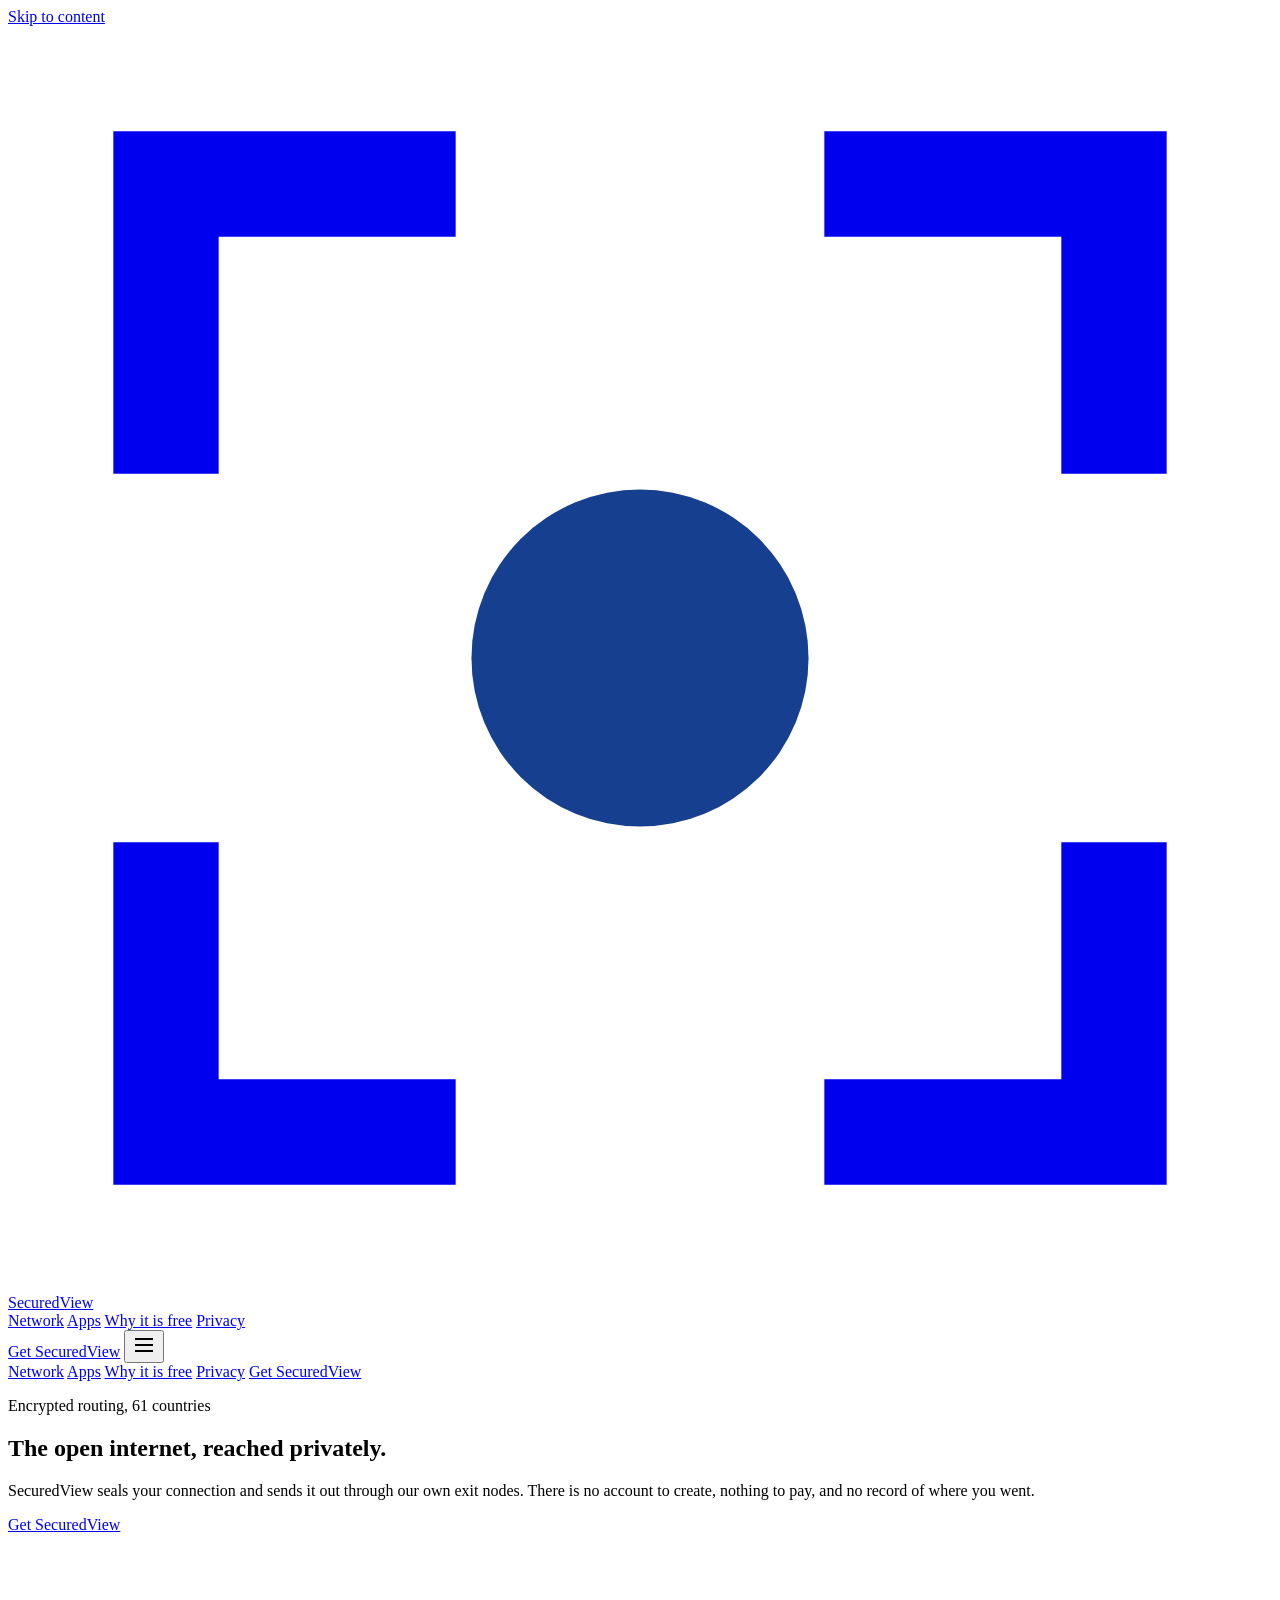
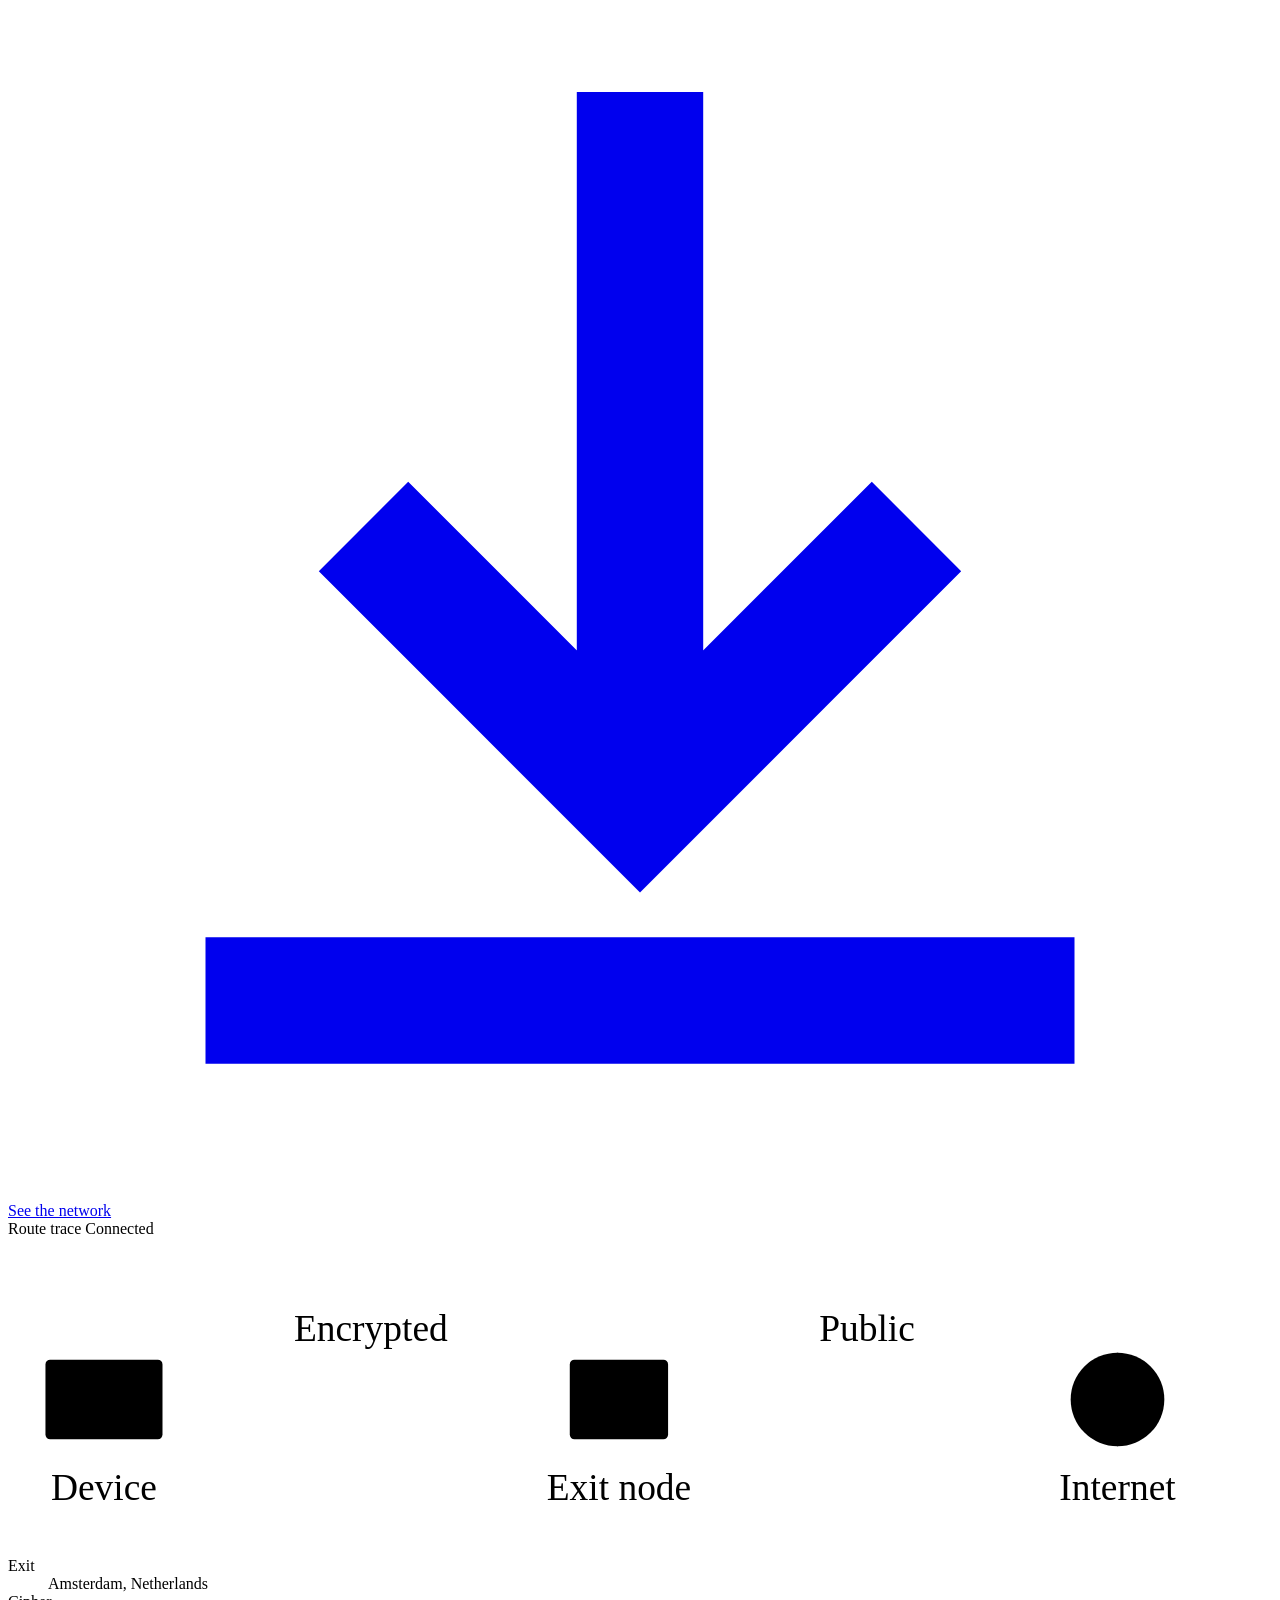
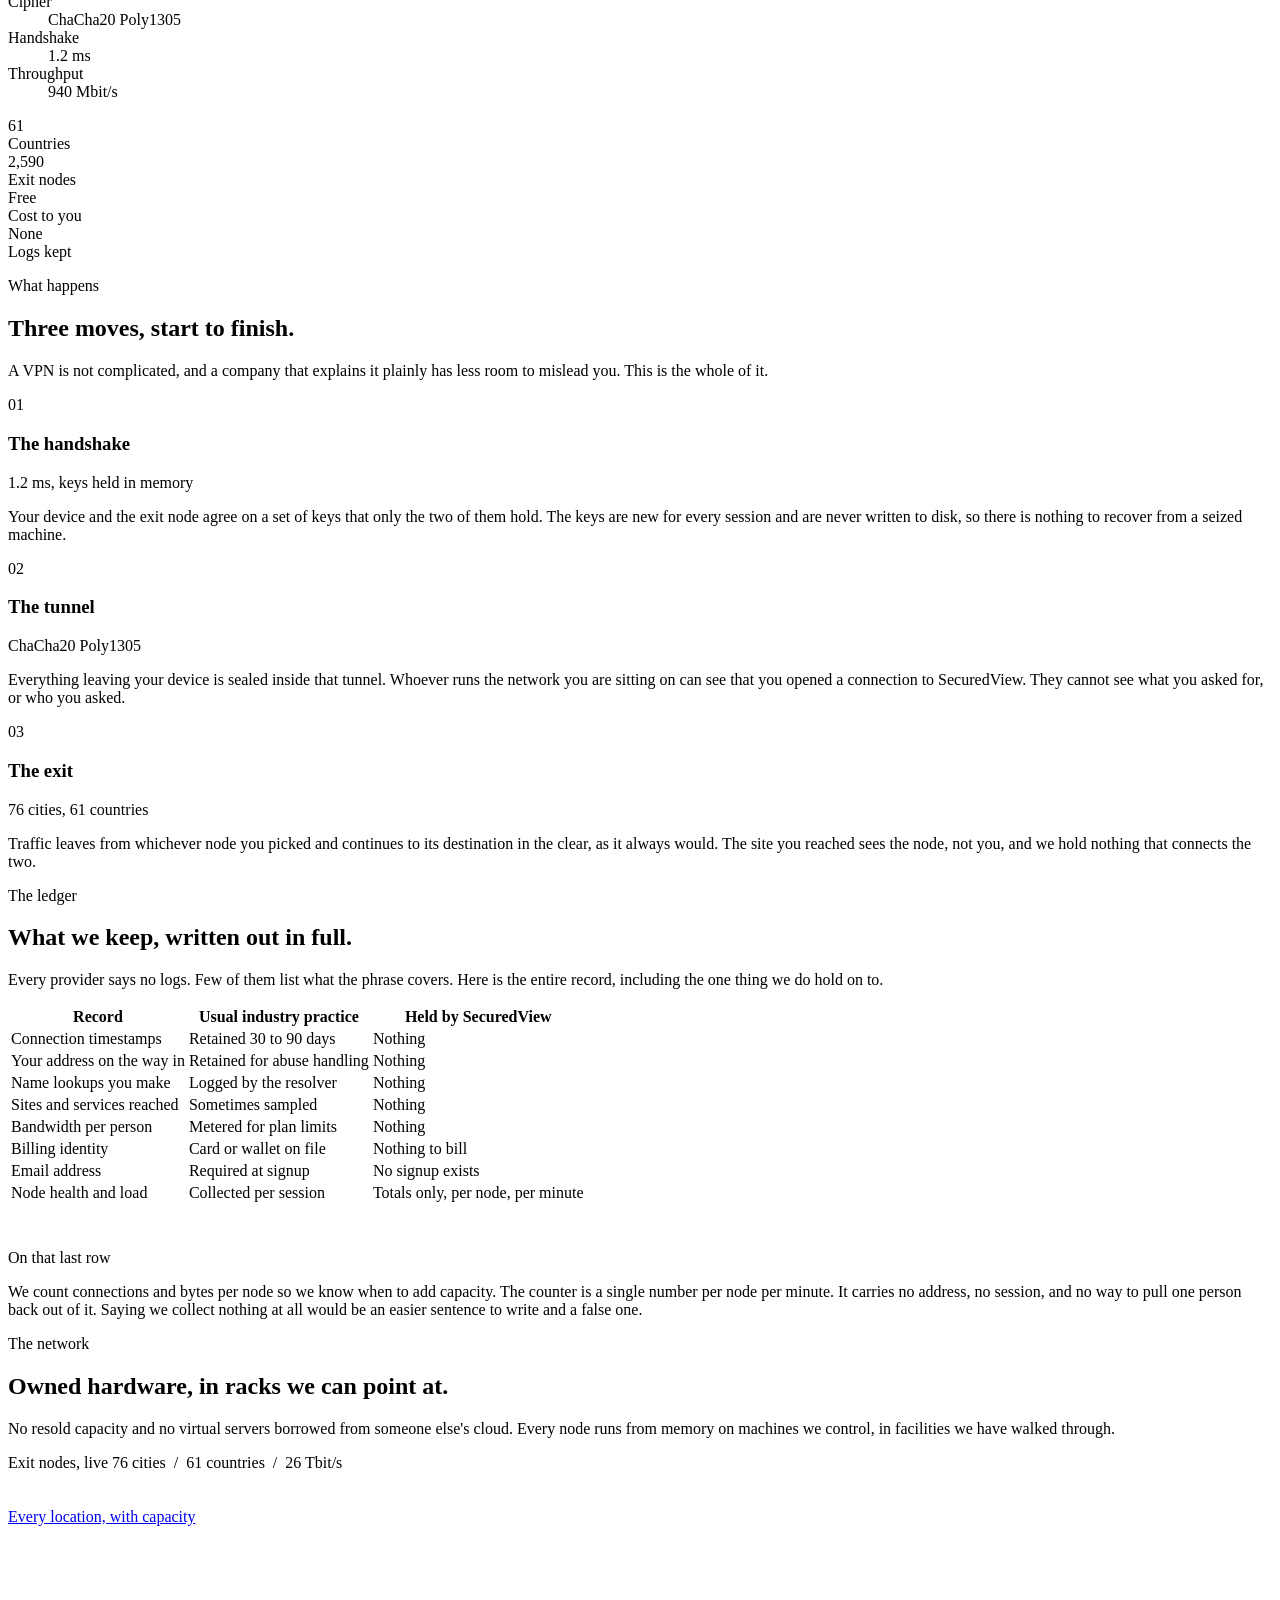
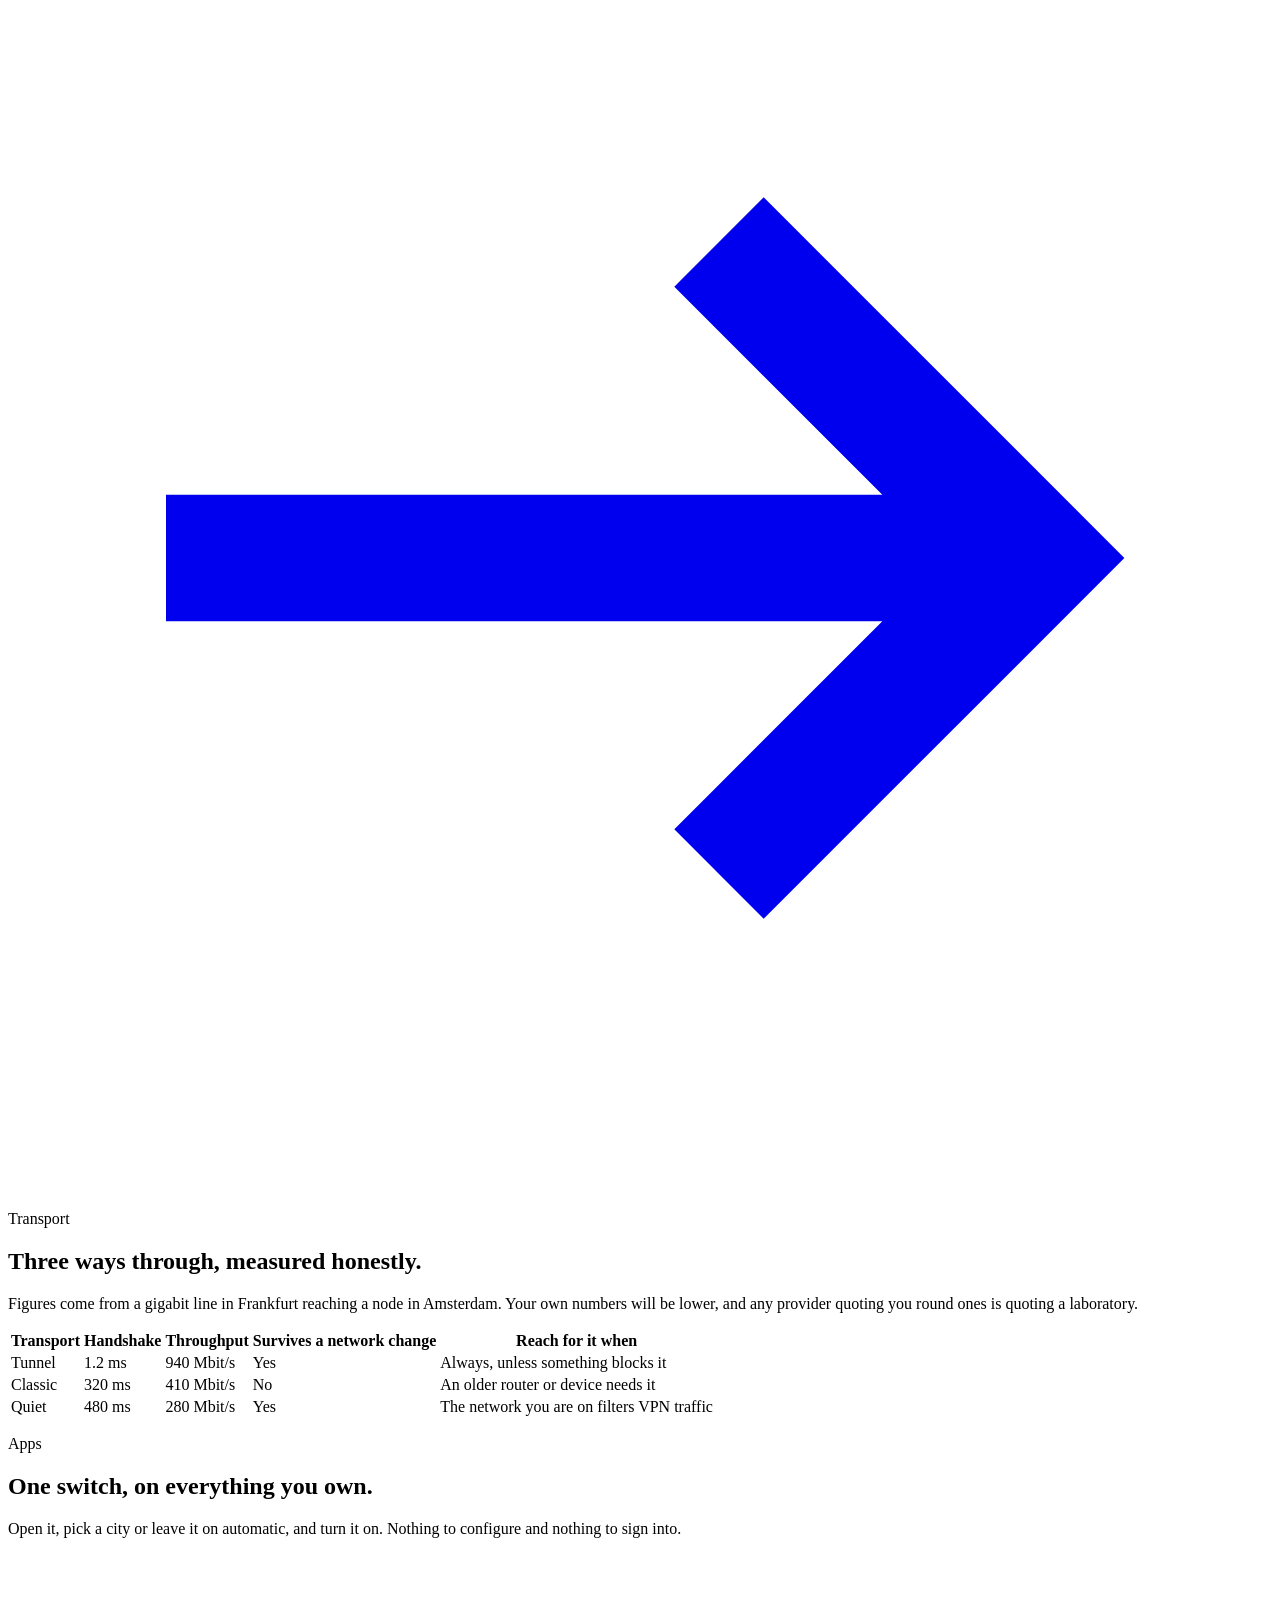
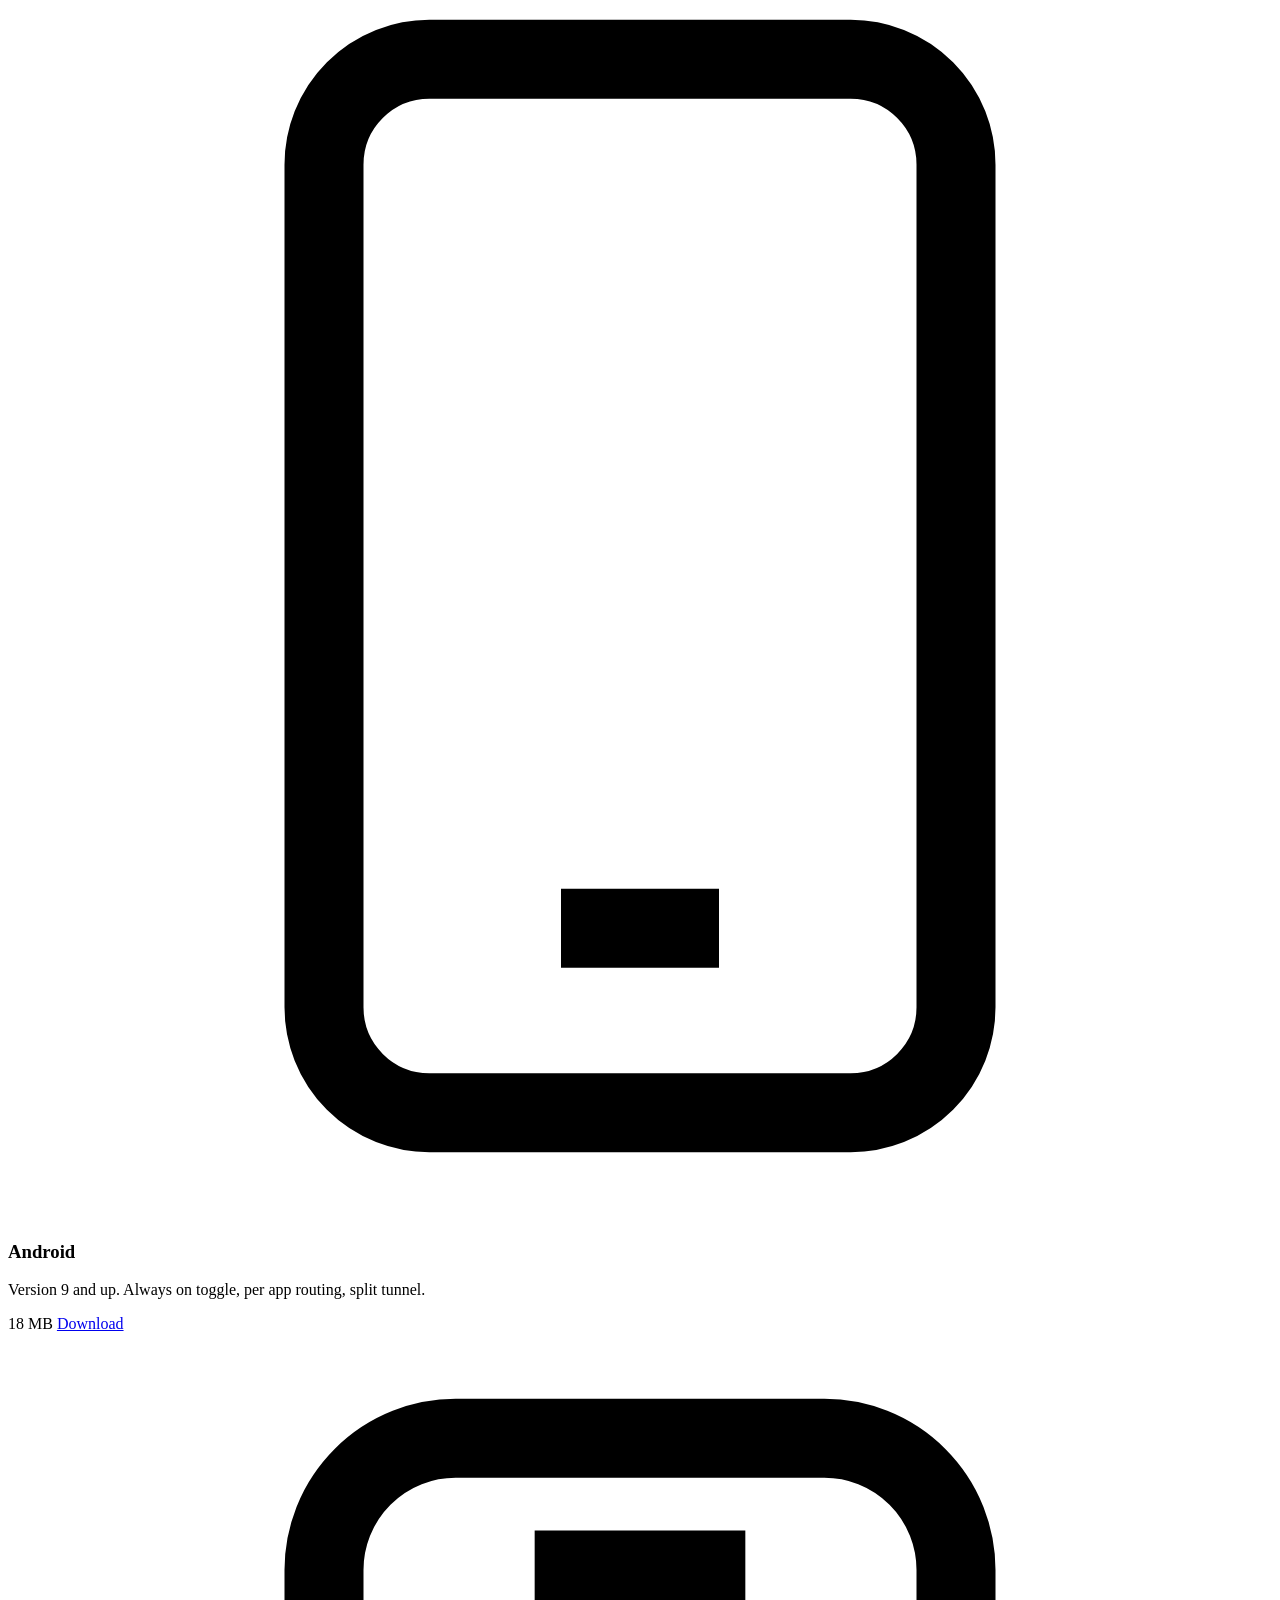
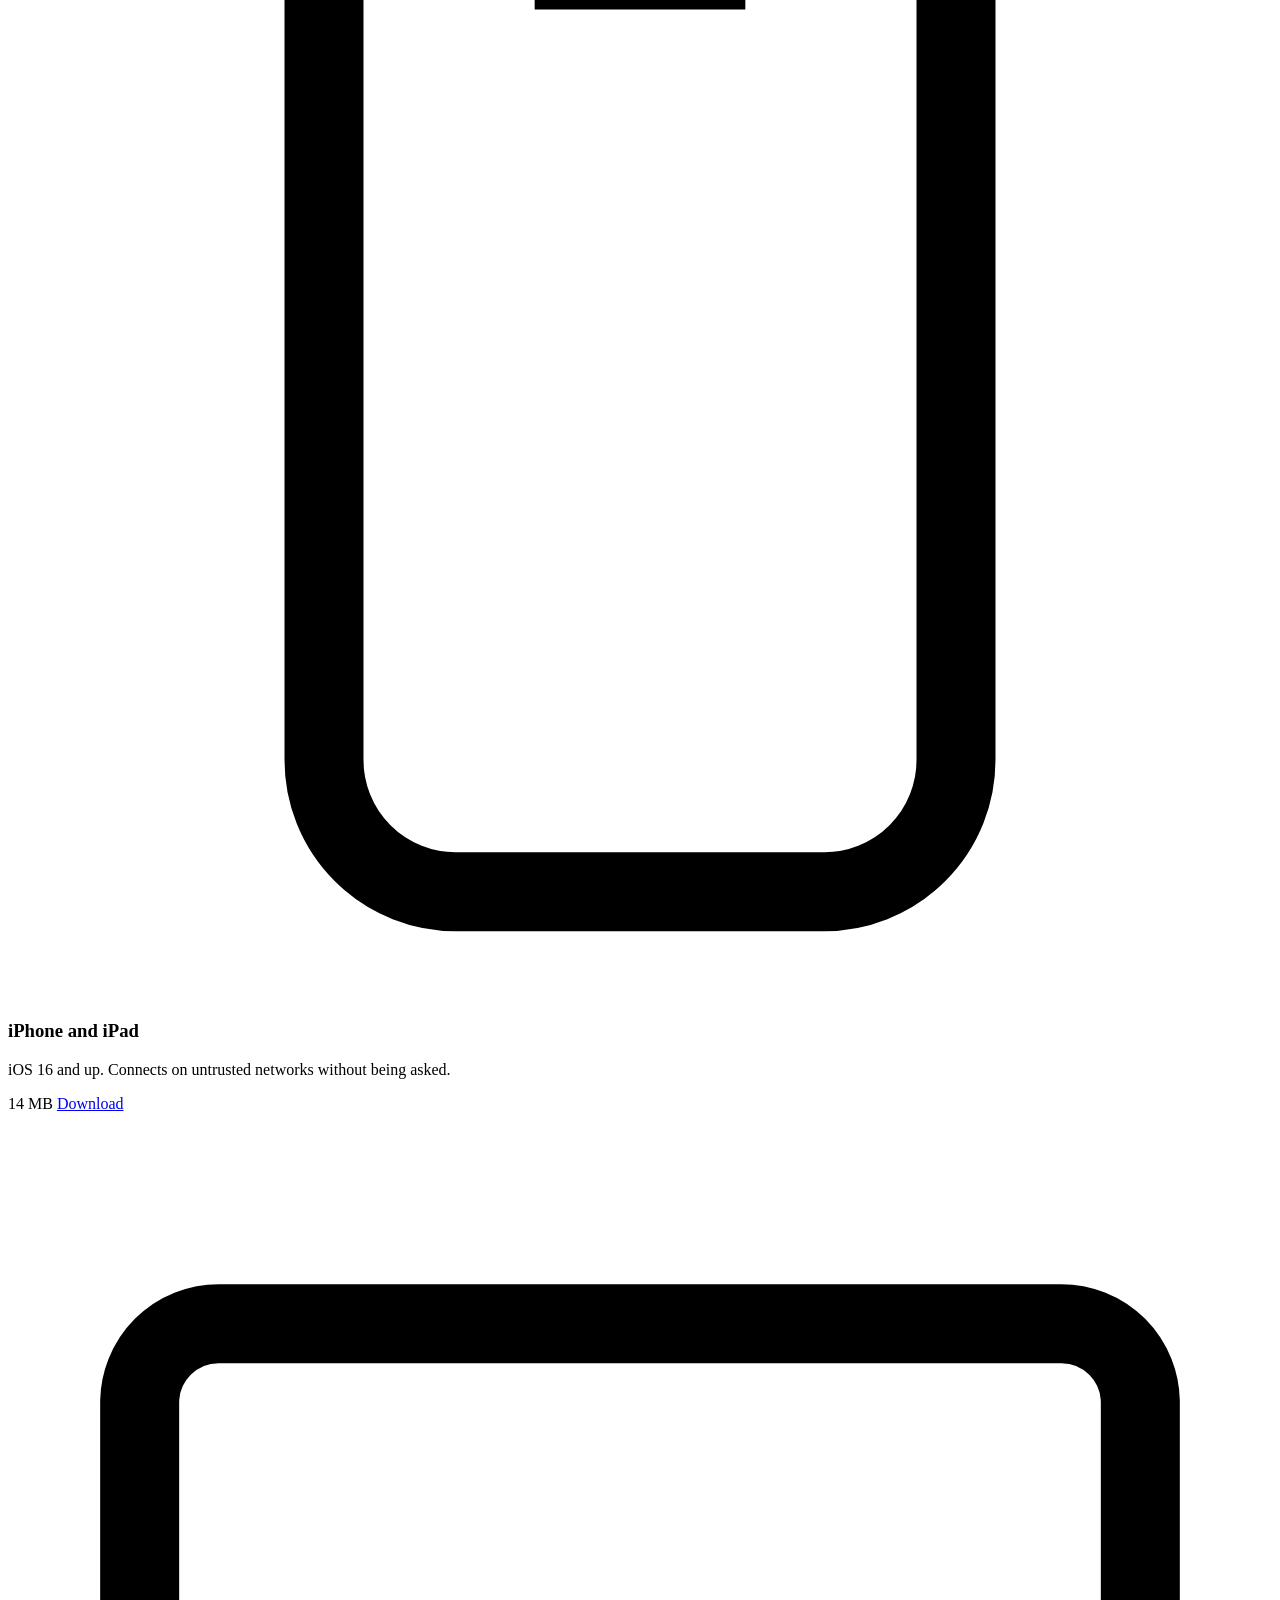
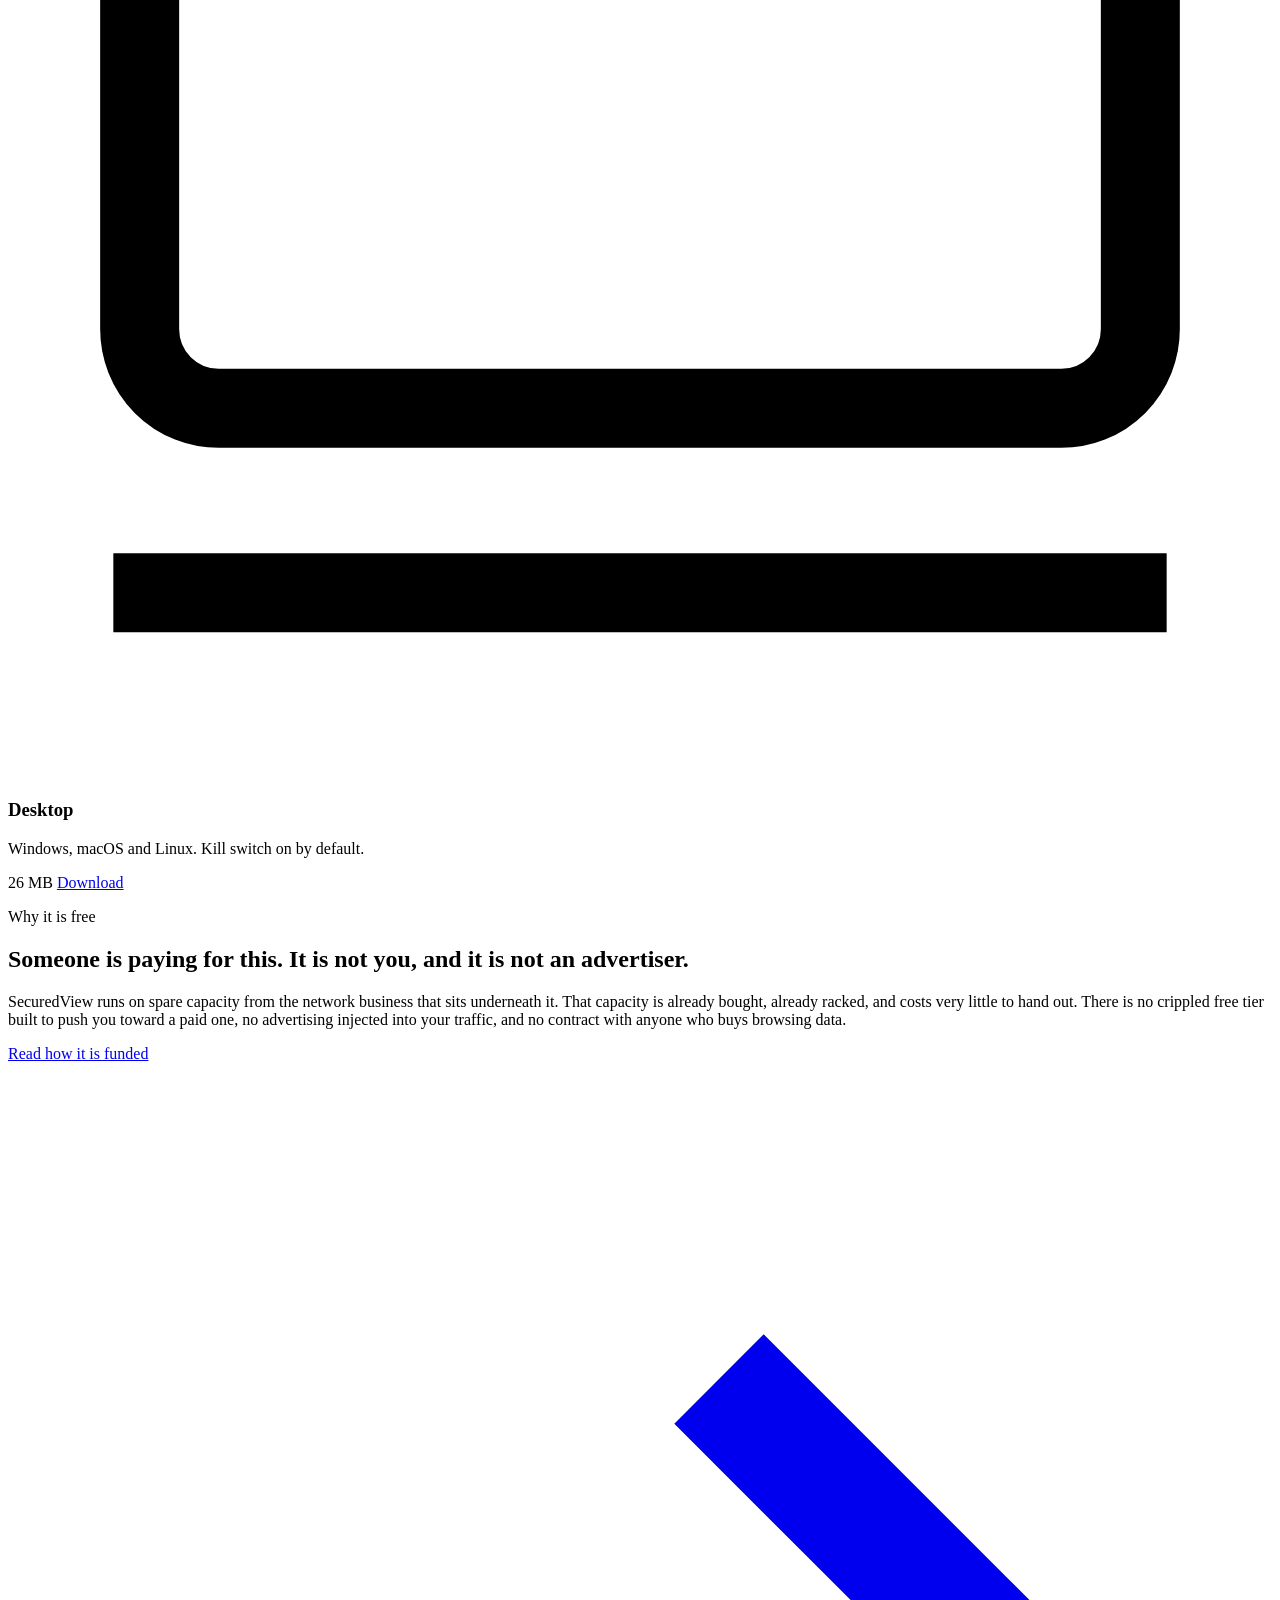
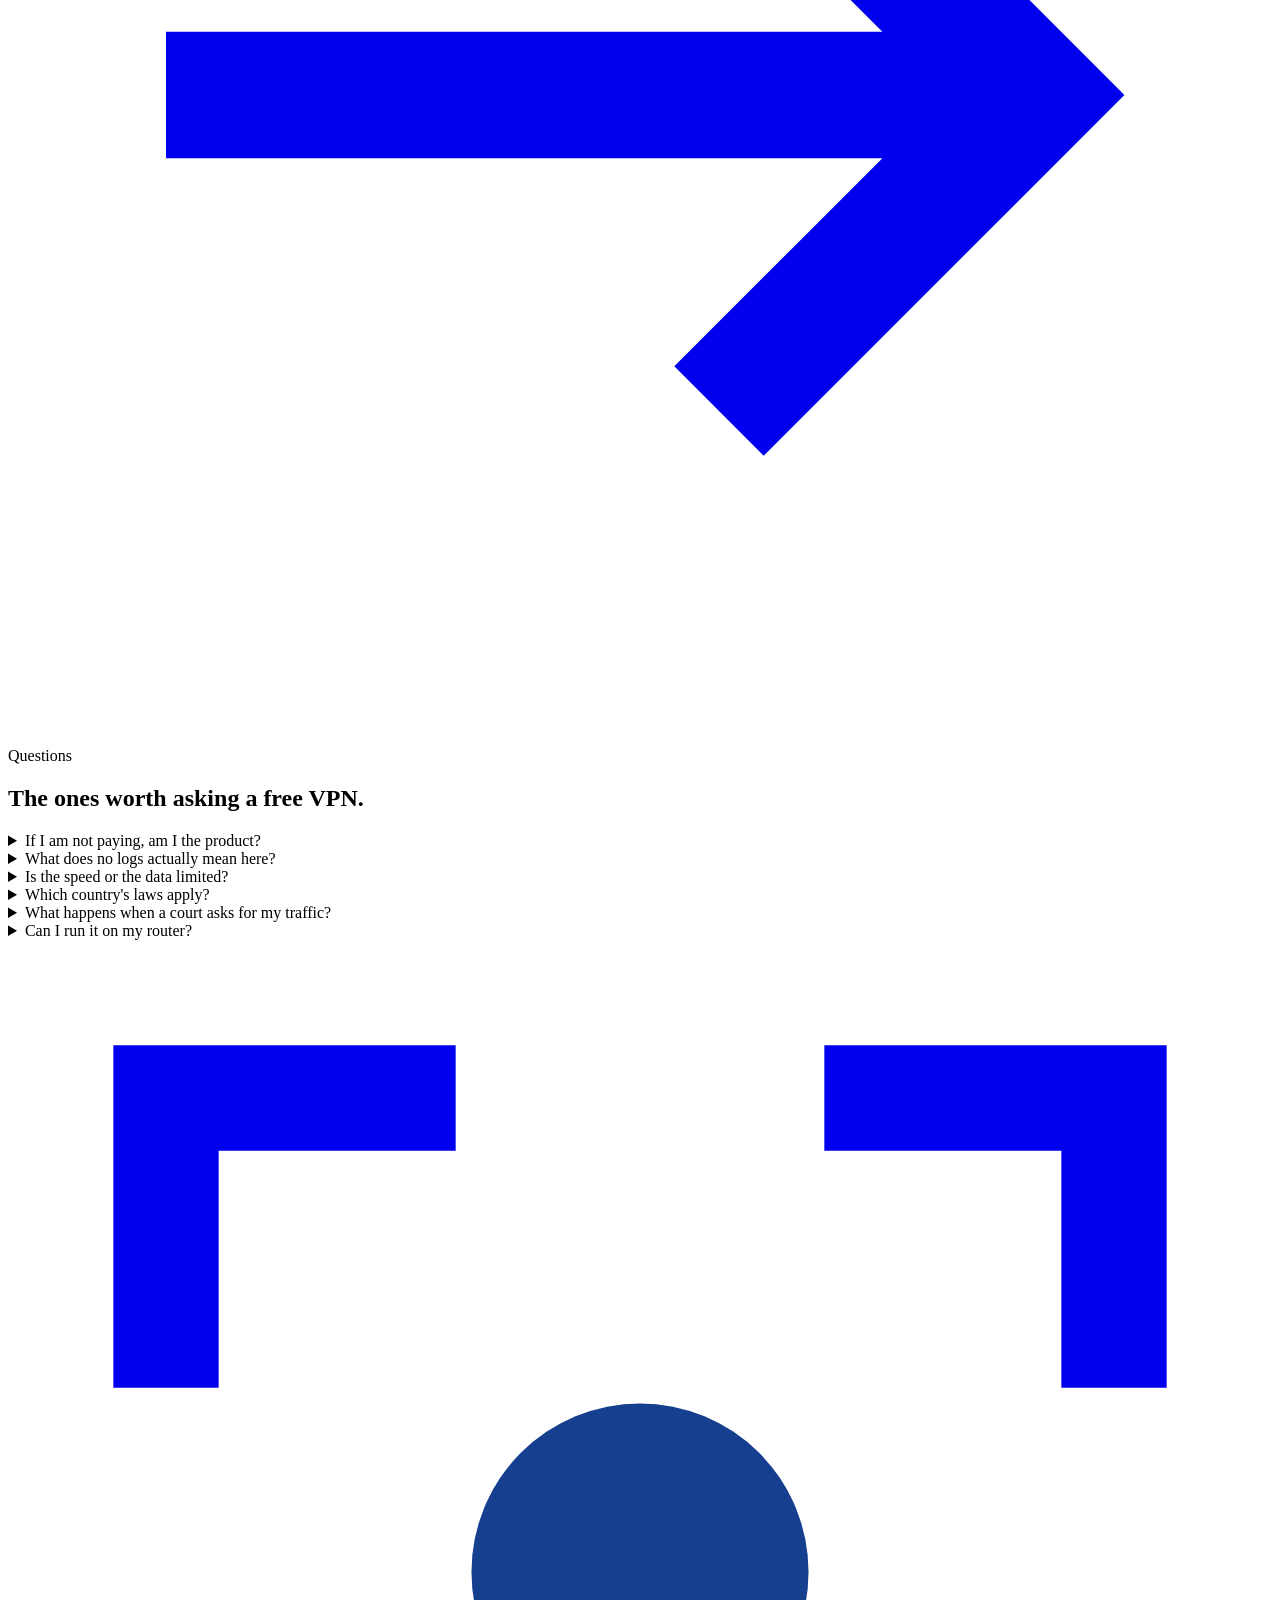
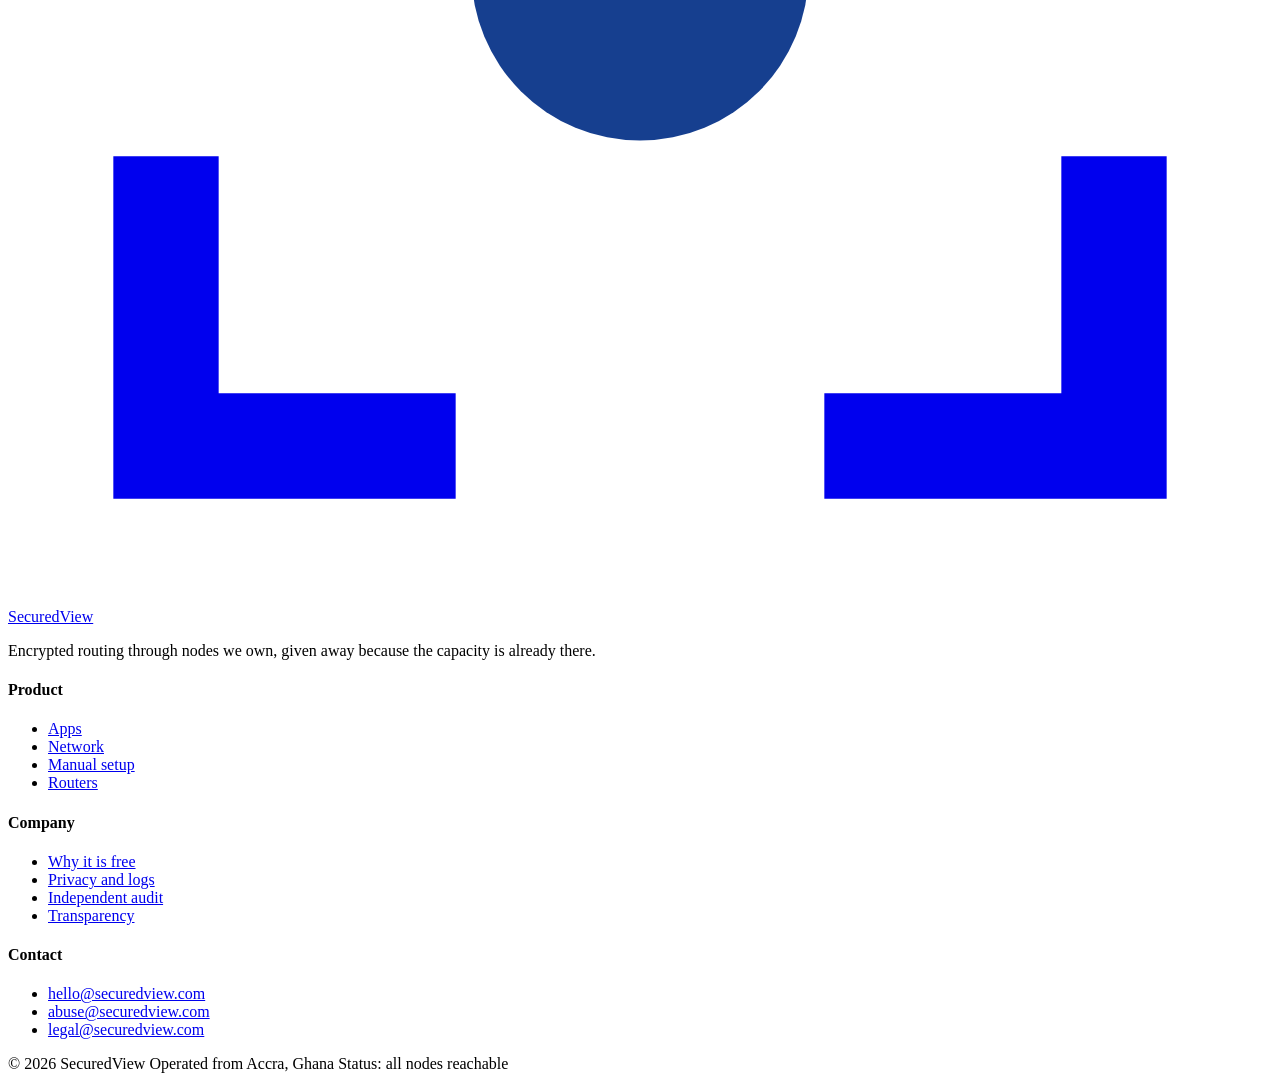
==== old-site/index.html @ 5a29b061 "Add Paystack payment integration - Backend: /api/paystack/initialize and /api/paystack/verify endpoi" ====
<!doctype html>
<html lang="en">
<head>
<meta charset="utf-8">
<meta name="viewport" content="width=device-width, initial-scale=1">
<meta name="theme-color" content="#eceef0">
<title>SecuredView | Private access to the open internet, free for everyone</title>
<meta name="description" content="SecuredView encrypts your connection and routes it through exit nodes in 61 countries. No account, no payment, no record of where you go.">
<link rel="icon" type="image/svg+xml" href="/img/favicon.svg">
<link rel="preconnect" href="https://fonts.googleapis.com">
<link rel="preconnect" href="https://fonts.gstatic.com" crossorigin>
<link href="https://fonts.googleapis.com/css2?family=Archivo:wght@500;600;700&family=JetBrains+Mono:wght@400;500&family=Public+Sans:wght@400;500;600&display=swap" rel="stylesheet">
<link rel="stylesheet" href="/css/styles.css">
<script>document.documentElement.classList.add("js")</script>
<meta property="og:type" content="website">
<meta property="og:title" content="SecuredView | Private access to the open internet">
<meta property="og:description" content="Encrypted routing through exit nodes in 61 countries. No account, no payment, no record of where you go.">
<meta property="og:image" content="/img/og.png">
<meta property="og:image:width" content="1200">
<meta property="og:image:height" content="630">
<meta name="twitter:card" content="summary_large_image">
</head>
<body>

<a class="skip" href="#main">Skip to content</a>

<header class="hdr">
  <div class="wrap hdr-in">
    <a class="brand" href="/index.html" aria-label="SecuredView home">
      <svg viewBox="0 0 24 24" fill="none" aria-hidden="true"><path d="M3 8.5V3h5.5M15.5 3H21v5.5M21 15.5V21h-5.5M8.5 21H3v-5.5" stroke="currentColor" stroke-width="2"/><circle cx="12" cy="12" r="3.2" fill="#163f8f"/></svg>
      <span>SecuredView</span>
    </a>
    <div class="hdr-right">
      <nav class="nav" aria-label="Primary">
        <a href="/network.html">Network</a>
        <a href="/apps.html">Apps</a>
        <a href="/free.html">Why it is free</a>
        <a href="/privacy.html">Privacy</a>
      </nav>
      <a class="btn btn-fill" href="/apps.html">Get SecuredView</a>
      <button class="burger" id="burger" aria-label="Open menu" aria-expanded="false" aria-controls="mnav">
        <svg width="24" height="24" viewBox="0 0 24 24" fill="none" stroke="currentColor" stroke-width="1.8" aria-hidden="true"><path d="M3 6h18M3 12h18M3 18h18"/></svg>
      </button>
    </div>
  </div>
</header>
<nav class="mnav" id="mnav" aria-label="Primary">
  <a href="/network.html">Network</a>
  <a href="/apps.html">Apps</a>
  <a href="/free.html">Why it is free</a>
  <a href="/privacy.html">Privacy</a>
  <a class="btn btn-fill" href="/apps.html">Get SecuredView</a>
</nav>

<main id="main">

  <!-- hero -->
  <section class="hero">
    <div class="wrap hero-in">
      <div>
        <p class="lbl">Encrypted routing, 61 countries</p>
        <h1>The open internet, reached privately.</h1>
        <p class="lead">SecuredView seals your connection and sends it out through our own exit nodes. There is no account to create, nothing to pay, and no record of where you went.</p>
        <div class="hero-cta">
          <a class="btn btn-fill" href="/apps.html">Get SecuredView
            <svg viewBox="0 0 16 16" fill="none" stroke="currentColor" stroke-width="1.6" aria-hidden="true"><path d="M8 2v9M4.5 7.5 8 11l3.5-3.5M2.5 13.5h11"/></svg>
          </a>
          <a class="btn btn-line" href="/network.html">See the network</a>
        </div>
      </div>

      <!-- route trace -->
      <div class="trace" id="trace">
        <div class="trace-bar">
          <span class="lbl">Route trace</span>
          <span class="status" data-state="live"><i></i><span>Connected</span></span>
        </div>

        <svg class="trace-svg" viewBox="0 0 540 128" role="img" aria-label="A request leaves your device inside an encrypted tunnel, passes through a SecuredView exit node, and continues to the open internet unsealed.">
          <!-- your device -->
          <rect class="wire" x="16" y="52" width="50" height="34" rx="2"/>
          <rect class="thin" x="23" y="58" width="36" height="22" rx="1"/>
          <path class="thin" d="M28 92h26"/>
          <text class="cap" x="41" y="112" text-anchor="middle">Device</text>

          <!-- encrypted leg -->
          <text class="cap cap-a" x="155" y="44" text-anchor="middle">Encrypted</text>
          <path class="leg leg-enc chan" d="M78 63H232"/>
          <path class="leg leg-enc chan" d="M78 75H232"/>
          <path class="hatch" d="M90 63v12M102 63v12M114 63v12M126 63v12M138 63v12M150 63v12M162 63v12M174 63v12M186 63v12M198 63v12M210 63v12M222 63v12"/>

          <!-- exit node -->
          <g class="g-node">
            <rect class="node" x="240" y="52" width="42" height="34" rx="2"/>
            <rect class="core" x="255" y="63" width="12" height="12"/>
            <path class="thin" d="M240 58h-5M240 80h-5M282 58h5M282 80h5"/>
          </g>
          <text class="cap" x="261" y="112" text-anchor="middle">Exit node</text>

          <!-- public leg -->
          <text class="cap" x="367" y="44" text-anchor="middle">Public</text>
          <path class="leg leg-pub thin" d="M292 69H444"/>

          <!-- destination -->
          <g class="g-dest">
            <circle class="thin" cx="474" cy="69" r="20"/>
            <ellipse class="thin" cx="474" cy="69" rx="8.5" ry="20"/>
            <path class="thin" d="M454.5 69h39M457 59h34M457 79h34"/>
          </g>
          <text class="cap" x="474" y="112" text-anchor="middle">Internet</text>
        </svg>

        <dl class="readout">
          <div class="ro"><dt>Exit</dt><dd>Amsterdam, Netherlands</dd></div>
          <div class="ro"><dt>Cipher</dt><dd>ChaCha20 Poly1305</dd></div>
          <div class="ro"><dt>Handshake</dt><dd>1.2 ms</dd></div>
          <div class="ro"><dt>Throughput</dt><dd>940 Mbit/s<span class="bar"><i></i></span></dd></div>
        </dl>
      </div>
    </div>

    <div class="wrap">
      <div class="stats">
        <div class="stat"><div class="stat-v" data-net="countries">61</div><span class="lbl">Countries</span></div>
        <div class="stat"><div class="stat-v" data-net="nodes">2,590</div><span class="lbl">Exit nodes</span></div>
        <div class="stat"><div class="stat-v">Free</div><span class="lbl">Cost to you</span></div>
        <div class="stat"><div class="stat-v">None</div><span class="lbl">Logs kept</span></div>
      </div>
    </div>
  </section>

  <!-- how it works -->
  <section class="sec sec-flat">
    <div class="wrap">
      <div class="sec-head rv">
        <p class="lbl">What happens</p>
        <div>
          <h2>Three moves, start to finish.</h2>
          <p>A VPN is not complicated, and a company that explains it plainly has less room to mislead you. This is the whole of it.</p>
        </div>
      </div>

      <div class="steps rv">
        <div class="step">
          <div class="step-n">01</div>
          <div>
            <h3>The handshake</h3>
            <div class="step-t">1.2 ms, keys held in memory</div>
          </div>
          <div><p>Your device and the exit node agree on a set of keys that only the two of them hold. The keys are new for every session and are never written to disk, so there is nothing to recover from a seized machine.</p></div>
        </div>
        <div class="step">
          <div class="step-n">02</div>
          <div>
            <h3>The tunnel</h3>
            <div class="step-t">ChaCha20 Poly1305</div>
          </div>
          <div><p>Everything leaving your device is sealed inside that tunnel. Whoever runs the network you are sitting on can see that you opened a connection to SecuredView. They cannot see what you asked for, or who you asked.</p></div>
        </div>
        <div class="step">
          <div class="step-n">03</div>
          <div>
            <h3>The exit</h3>
            <div class="step-t">76 cities, 61 countries</div>
          </div>
          <div><p>Traffic leaves from whichever node you picked and continues to its destination in the clear, as it always would. The site you reached sees the node, not you, and we hold nothing that connects the two.</p></div>
        </div>
      </div>
    </div>
  </section>

  <!-- ledger -->
  <section class="sec">
    <div class="wrap">
      <div class="sec-head rv">
        <p class="lbl">The ledger</p>
        <div>
          <h2>What we keep, written out in full.</h2>
          <p>Every provider says no logs. Few of them list what the phrase covers. Here is the entire record, including the one thing we do hold on to.</p>
        </div>
      </div>

      <div class="tscroll rv">
        <table class="tbl ledger">
          <thead>
            <tr>
              <th scope="col">Record</th>
              <th scope="col">Usual industry practice</th>
              <th scope="col">Held by SecuredView</th>
            </tr>
          </thead>
          <tbody>
            <tr><td class="name">Connection timestamps</td><td>Retained 30 to 90 days</td><td class="keep none">Nothing</td></tr>
            <tr><td class="name">Your address on the way in</td><td>Retained for abuse handling</td><td class="keep none">Nothing</td></tr>
            <tr><td class="name">Name lookups you make</td><td>Logged by the resolver</td><td class="keep none">Nothing</td></tr>
            <tr><td class="name">Sites and services reached</td><td>Sometimes sampled</td><td class="keep none">Nothing</td></tr>
            <tr><td class="name">Bandwidth per person</td><td>Metered for plan limits</td><td class="keep none">Nothing</td></tr>
            <tr><td class="name">Billing identity</td><td>Card or wallet on file</td><td class="keep none">Nothing to bill</td></tr>
            <tr><td class="name">Email address</td><td>Required at signup</td><td class="keep none">No signup exists</td></tr>
            <tr><td class="name">Node health and load</td><td>Collected per session</td><td class="keep">Totals only, per node, per minute</td></tr>
          </tbody>
        </table>
      </div>

      <div class="sec-body rv" style="margin-top:44px">
        <div></div>
        <div class="note">
          <span class="lbl">On that last row</span>
          <p>We count connections and bytes per node so we know when to add capacity. The counter is a single number per node per minute. It carries no address, no session, and no way to pull one person back out of it. Saying we collect nothing at all would be an easier sentence to write and a false one.</p>
        </div>
      </div>
    </div>
  </section>

  <!-- network -->
  <section class="sec">
    <div class="wrap">
      <div class="sec-head rv">
        <p class="lbl">The network</p>
        <div>
          <h2>Owned hardware, in racks we can point at.</h2>
          <p>No resold capacity and no virtual servers borrowed from someone else's cloud. Every node runs from memory on machines we control, in facilities we have walked through.</p>
        </div>
      </div>

      <div class="map-wrap rv">
        <div class="map-bar">
          <span class="lbl">Exit nodes, live</span>
          <span class="lbl"><span data-net="cities">76</span> cities &nbsp;/&nbsp; <span data-net="countries">61</span> countries &nbsp;/&nbsp; <span data-net="capacity">26</span> Tbit/s</span>
        </div>
        <div data-map="preview"></div>
      </div>

      <div class="sec-body rv" style="margin-top:36px">
        <div></div>
        <div><a class="tlink" href="/network.html">Every location, with capacity
          <svg viewBox="0 0 16 16" fill="none" stroke="currentColor" stroke-width="1.6" aria-hidden="true"><path d="M2 8h11M9 4l4 4-4 4"/></svg>
        </a></div>
      </div>
    </div>
  </section>

  <!-- protocols -->
  <section class="sec">
    <div class="wrap">
      <div class="sec-head rv">
        <p class="lbl">Transport</p>
        <div>
          <h2>Three ways through, measured honestly.</h2>
          <p>Figures come from a gigabit line in Frankfurt reaching a node in Amsterdam. Your own numbers will be lower, and any provider quoting you round ones is quoting a laboratory.</p>
        </div>
      </div>

      <div class="tscroll rv">
        <table class="tbl">
          <thead>
            <tr>
              <th scope="col">Transport</th>
              <th scope="col">Handshake</th>
              <th scope="col">Throughput</th>
              <th scope="col">Survives a network change</th>
              <th scope="col">Reach for it when</th>
            </tr>
          </thead>
          <tbody>
            <tr>
              <td class="name">Tunnel</td>
              <td class="num">1.2 ms</td>
              <td class="num">940 Mbit/s</td>
              <td>Yes</td>
              <td>Always, unless something blocks it</td>
            </tr>
            <tr>
              <td class="name">Classic</td>
              <td class="num">320 ms</td>
              <td class="num">410 Mbit/s</td>
              <td>No</td>
              <td>An older router or device needs it</td>
            </tr>
            <tr>
              <td class="name">Quiet</td>
              <td class="num">480 ms</td>
              <td class="num">280 Mbit/s</td>
              <td>Yes</td>
              <td>The network you are on filters VPN traffic</td>
            </tr>
          </tbody>
        </table>
      </div>
    </div>
  </section>

  <!-- apps -->
  <section class="sec">
    <div class="wrap">
      <div class="sec-head rv">
        <p class="lbl">Apps</p>
        <div>
          <h2>One switch, on everything you own.</h2>
          <p>Open it, pick a city or leave it on automatic, and turn it on. Nothing to configure and nothing to sign into.</p>
        </div>
      </div>

      <div class="apps rv">
        <div class="app">
          <svg viewBox="0 0 24 24" fill="none" stroke="currentColor" stroke-width="1.5" aria-hidden="true"><rect x="6" y="2" width="12" height="20" rx="2"/><path d="M10.5 18.5h3"/></svg>
          <h3>Android</h3>
          <p>Version 9 and up. Always on toggle, per app routing, split tunnel.</p>
          <span class="meta">18 MB</span>
          <a class="tlink" href="/apps.html">Download</a>
        </div>
        <div class="app">
          <svg viewBox="0 0 24 24" fill="none" stroke="currentColor" stroke-width="1.5" aria-hidden="true"><rect x="6" y="2" width="12" height="20" rx="2.5"/><path d="M10 4.5h4"/></svg>
          <h3>iPhone and iPad</h3>
          <p>iOS 16 and up. Connects on untrusted networks without being asked.</p>
          <span class="meta">14 MB</span>
          <a class="tlink" href="/apps.html">Download</a>
        </div>
        <div class="app">
          <svg viewBox="0 0 24 24" fill="none" stroke="currentColor" stroke-width="1.5" aria-hidden="true"><rect x="2.5" y="4" width="19" height="13" rx="1.5"/><path d="M2 20.5h20"/></svg>
          <h3>Desktop</h3>
          <p>Windows, macOS and Linux. Kill switch on by default.</p>
          <span class="meta">26 MB</span>
          <a class="tlink" href="/apps.html">Download</a>
        </div>
      </div>
    </div>
  </section>

  <!-- funding statement -->
  <section class="stmt">
    <div class="wrap">
      <div class="sec-head rv">
        <p class="lbl">Why it is free</p>
        <div>
          <h2>Someone is paying for this. It is not you, and it is not an advertiser.</h2>
          <p>SecuredView runs on spare capacity from the network business that sits underneath it. That capacity is already bought, already racked, and costs very little to hand out. There is no crippled free tier built to push you toward a paid one, no advertising injected into your traffic, and no contract with anyone who buys browsing data.</p>
          <a class="tlink" href="/free.html">Read how it is funded
            <svg viewBox="0 0 16 16" fill="none" stroke="currentColor" stroke-width="1.6" aria-hidden="true"><path d="M2 8h11M9 4l4 4-4 4"/></svg>
          </a>
        </div>
      </div>
    </div>
  </section>

  <!-- questions -->
  <section class="sec sec-flat">
    <div class="wrap">
      <div class="sec-head rv">
        <p class="lbl">Questions</p>
        <div>
          <h2>The ones worth asking a free VPN.</h2>
        </div>
      </div>

      <div class="faq rv">
        <details>
          <summary>If I am not paying, am I the product?</summary>
          <p>That is the right instinct, and for most free VPNs it is correct. The usual model is to sell browsing data, inject advertising, or resell your connection as an exit point for someone else's traffic. We do none of the three, and the funding page explains what we do instead. If that explanation does not satisfy you, do not use us. Scepticism is the correct posture toward anything free that touches all of your traffic.</p>
        </details>
        <details>
          <summary>What does no logs actually mean here?</summary>
          <p>It means the eight rows in the ledger above, and nothing hidden behind them. We hold per node counters and nothing else. The privacy page lists what those counters contain, field by field.</p>
        </details>
        <details>
          <summary>Is the speed or the data limited?</summary>
          <p>No. There is no cap, no throttle after a threshold, and no slow queue you get put in. Everyone is on the same network on the same terms, because there is no other tier to protect.</p>
        </details>
        <details>
          <summary>Which country's laws apply?</summary>
          <p>The company is registered in Ghana and the network is operated from Accra. Ghana has no data retention mandate covering this kind of service. Nodes in other countries are subject to local law where they sit, which is one reason they run from memory and hold nothing.</p>
        </details>
        <details>
          <summary>What happens when a court asks for my traffic?</summary>
          <p>We answer, because refusing to answer a valid order is not a strategy. What we hand over is what we have, which is a counter showing how many connections a node carried in a given minute. We publish the count of requests received and the count answered with data twice a year.</p>
        </details>
        <details>
          <summary>Can I run it on my router?</summary>
          <p>Yes. Configuration files for the standard client work on most routers that support it, and the setup page walks through the common ones. Nothing about the router path is second class.</p>
        </details>
      </div>
    </div>
  </section>

</main>

<footer class="ftr">
  <div class="wrap">
    <div class="ftr-in">
      <div>
        <a class="brand" href="/index.html" aria-label="SecuredView home">
          <svg viewBox="0 0 24 24" fill="none" aria-hidden="true"><path d="M3 8.5V3h5.5M15.5 3H21v5.5M21 15.5V21h-5.5M8.5 21H3v-5.5" stroke="currentColor" stroke-width="2"/><circle cx="12" cy="12" r="3.2" fill="#163f8f"/></svg>
          <span>SecuredView</span>
        </a>
        <p class="about">Encrypted routing through nodes we own, given away because the capacity is already there.</p>
      </div>
      <div>
        <h4>Product</h4>
        <ul>
          <li><a href="/apps.html">Apps</a></li>
          <li><a href="/network.html">Network</a></li>
          <li><a href="/apps.html#setup">Manual setup</a></li>
          <li><a href="/apps.html#routers">Routers</a></li>
        </ul>
      </div>
      <div>
        <h4>Company</h4>
        <ul>
          <li><a href="/free.html">Why it is free</a></li>
          <li><a href="/privacy.html">Privacy and logs</a></li>
          <li><a href="/privacy.html#audit">Independent audit</a></li>
          <li><a href="/privacy.html#transparency">Transparency</a></li>
        </ul>
      </div>
      <div>
        <h4>Contact</h4>
        <ul>
          <li><a href="mailto:hello@securedview.com">hello@securedview.com</a></li>
          <li><a href="mailto:abuse@securedview.com">abuse@securedview.com</a></li>
          <li><a href="mailto:legal@securedview.com">legal@securedview.com</a></li>
        </ul>
      </div>
    </div>
    <div class="ftr-btm">
      <span>&copy; <span data-year>2026</span> SecuredView</span>
      <span>Operated from Accra, Ghana</span>
      <span>Status: all nodes reachable</span>
    </div>
  </div>
</footer>

<script src="/js/network.js" defer></script>
<script src="/js/main.js" defer></script>
</body>
</html>
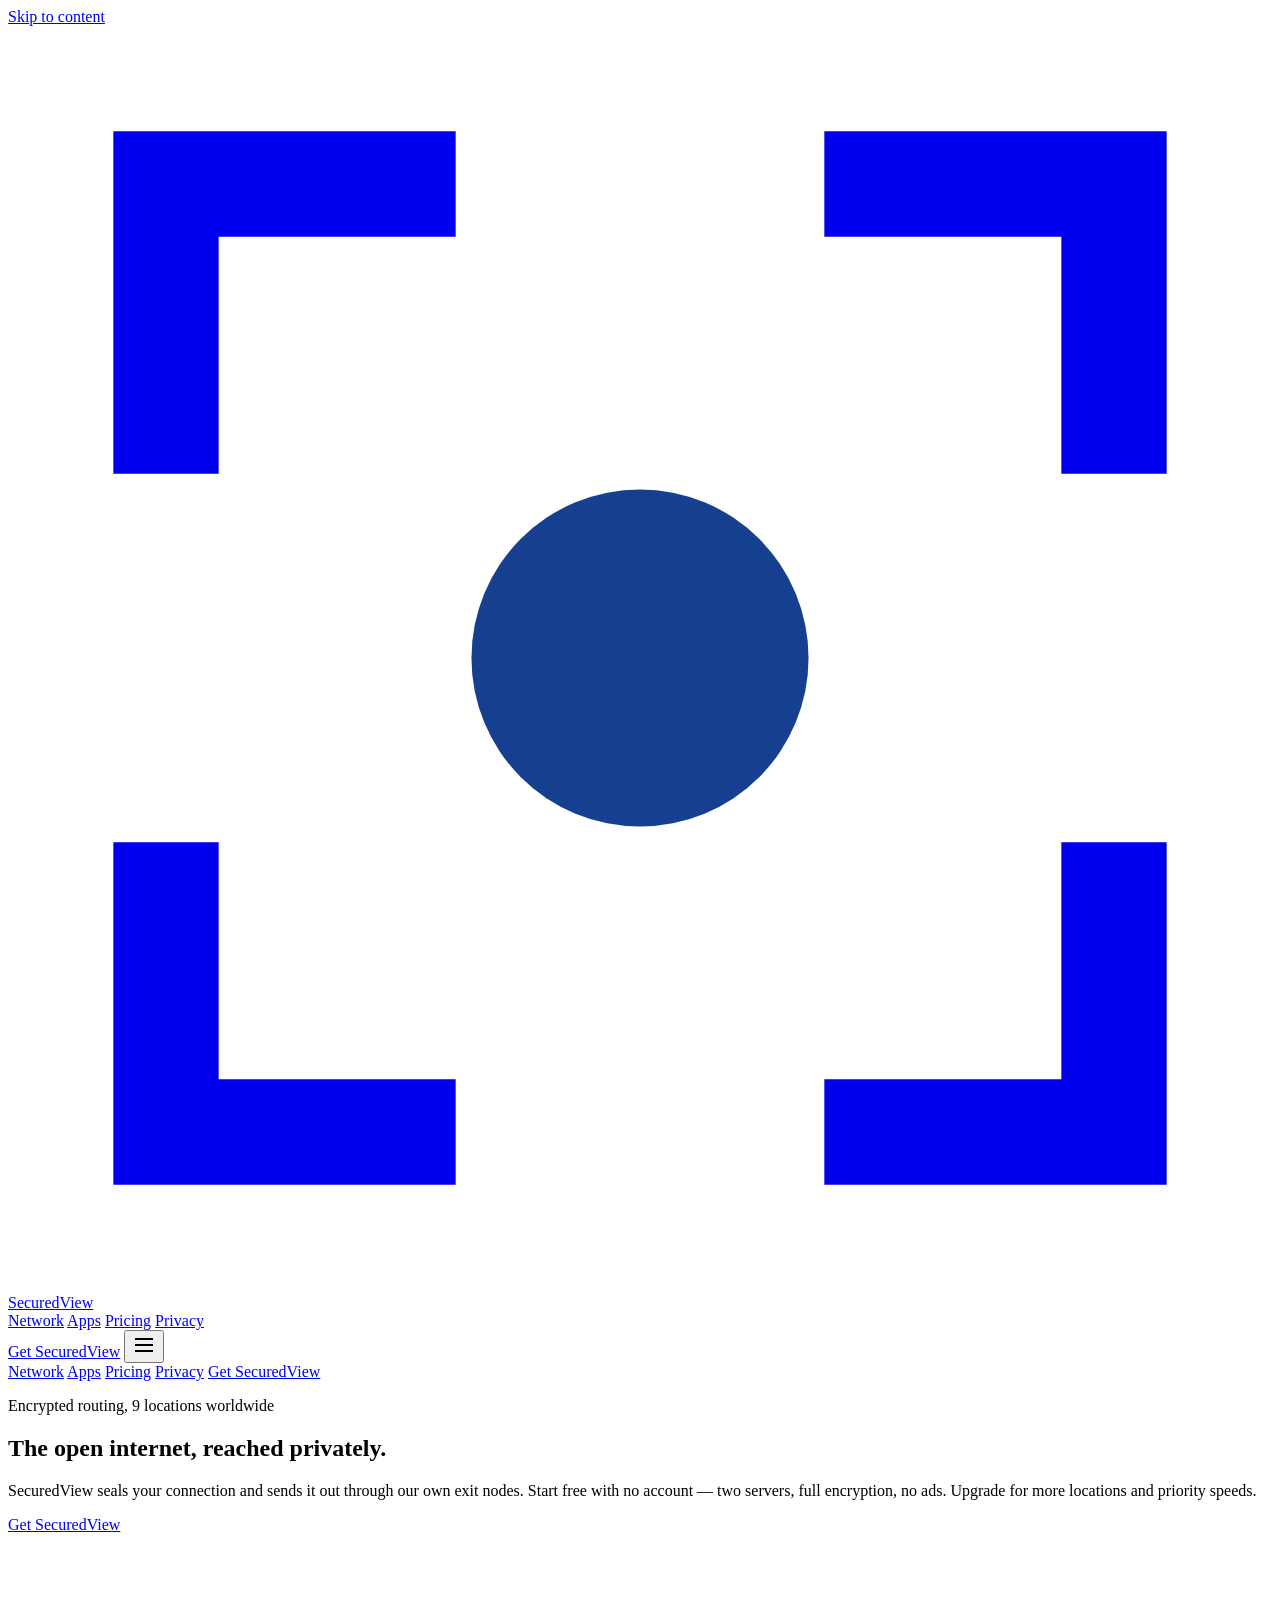
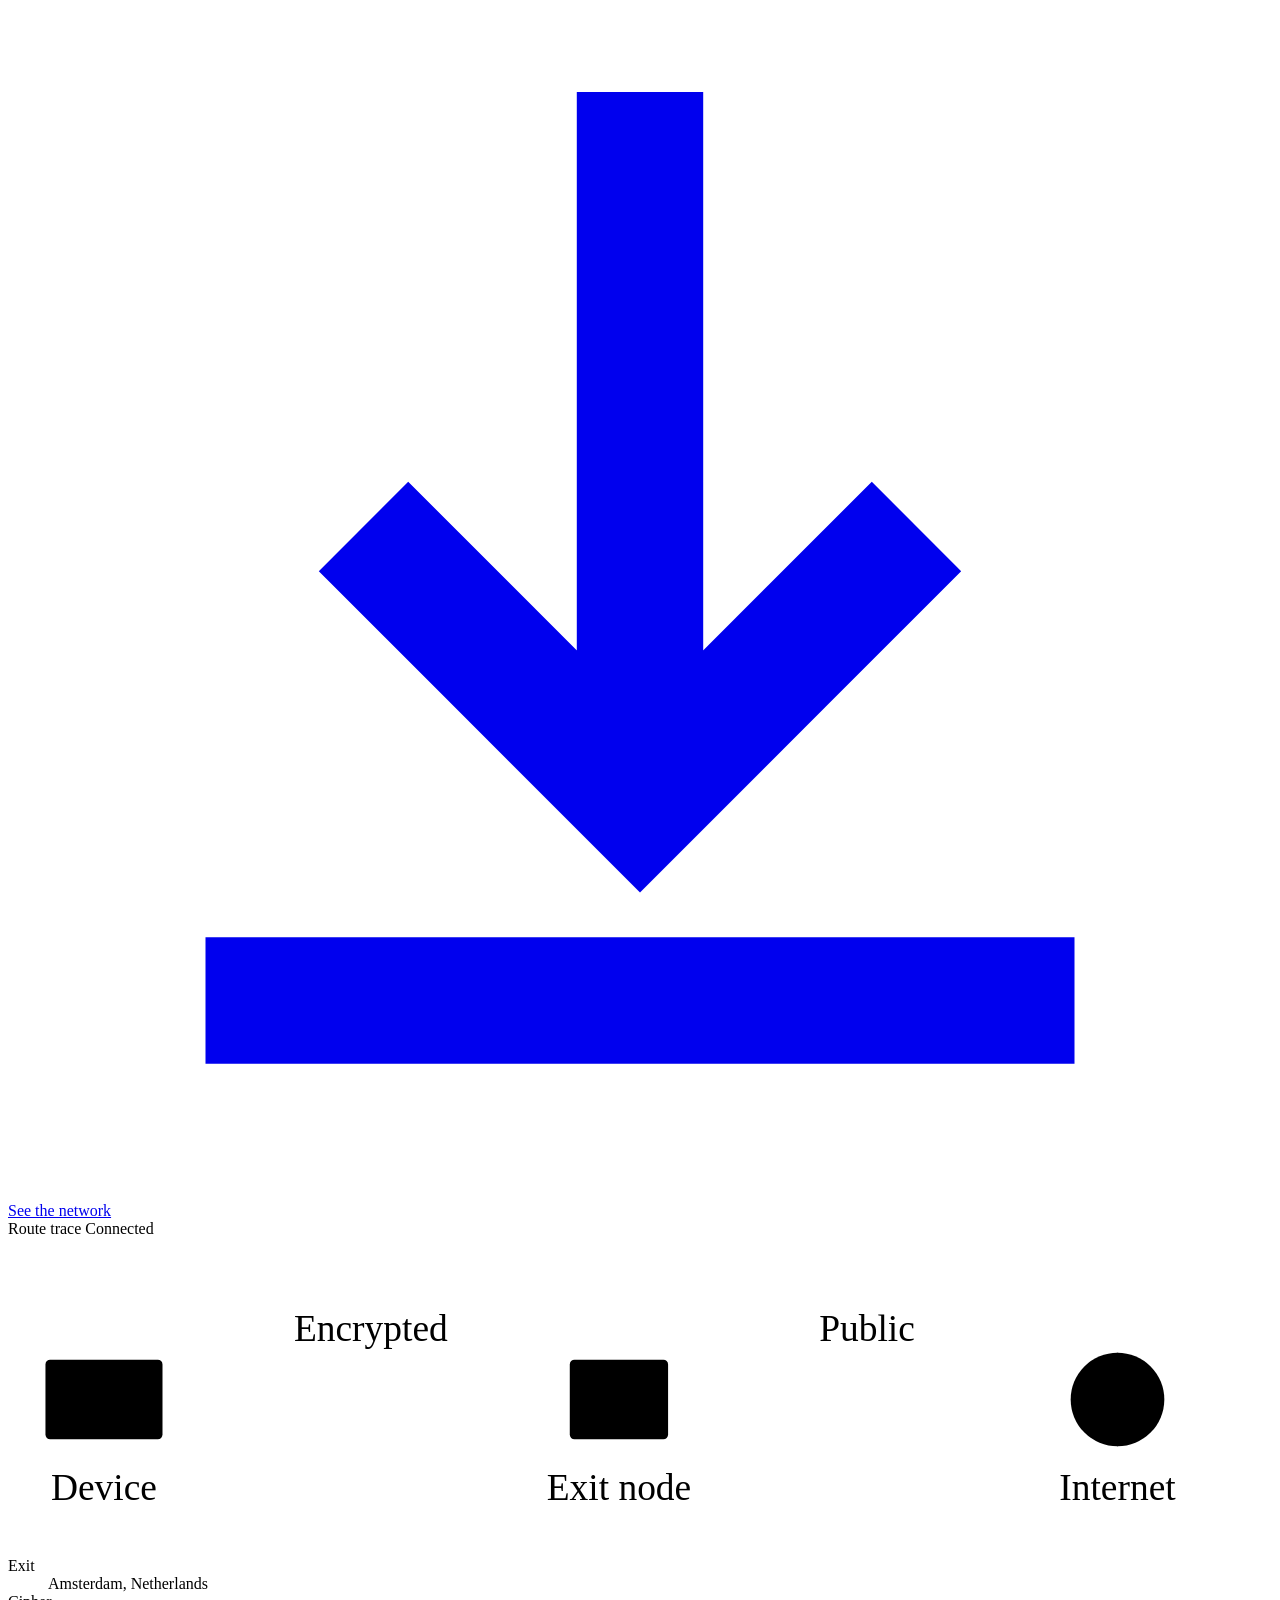
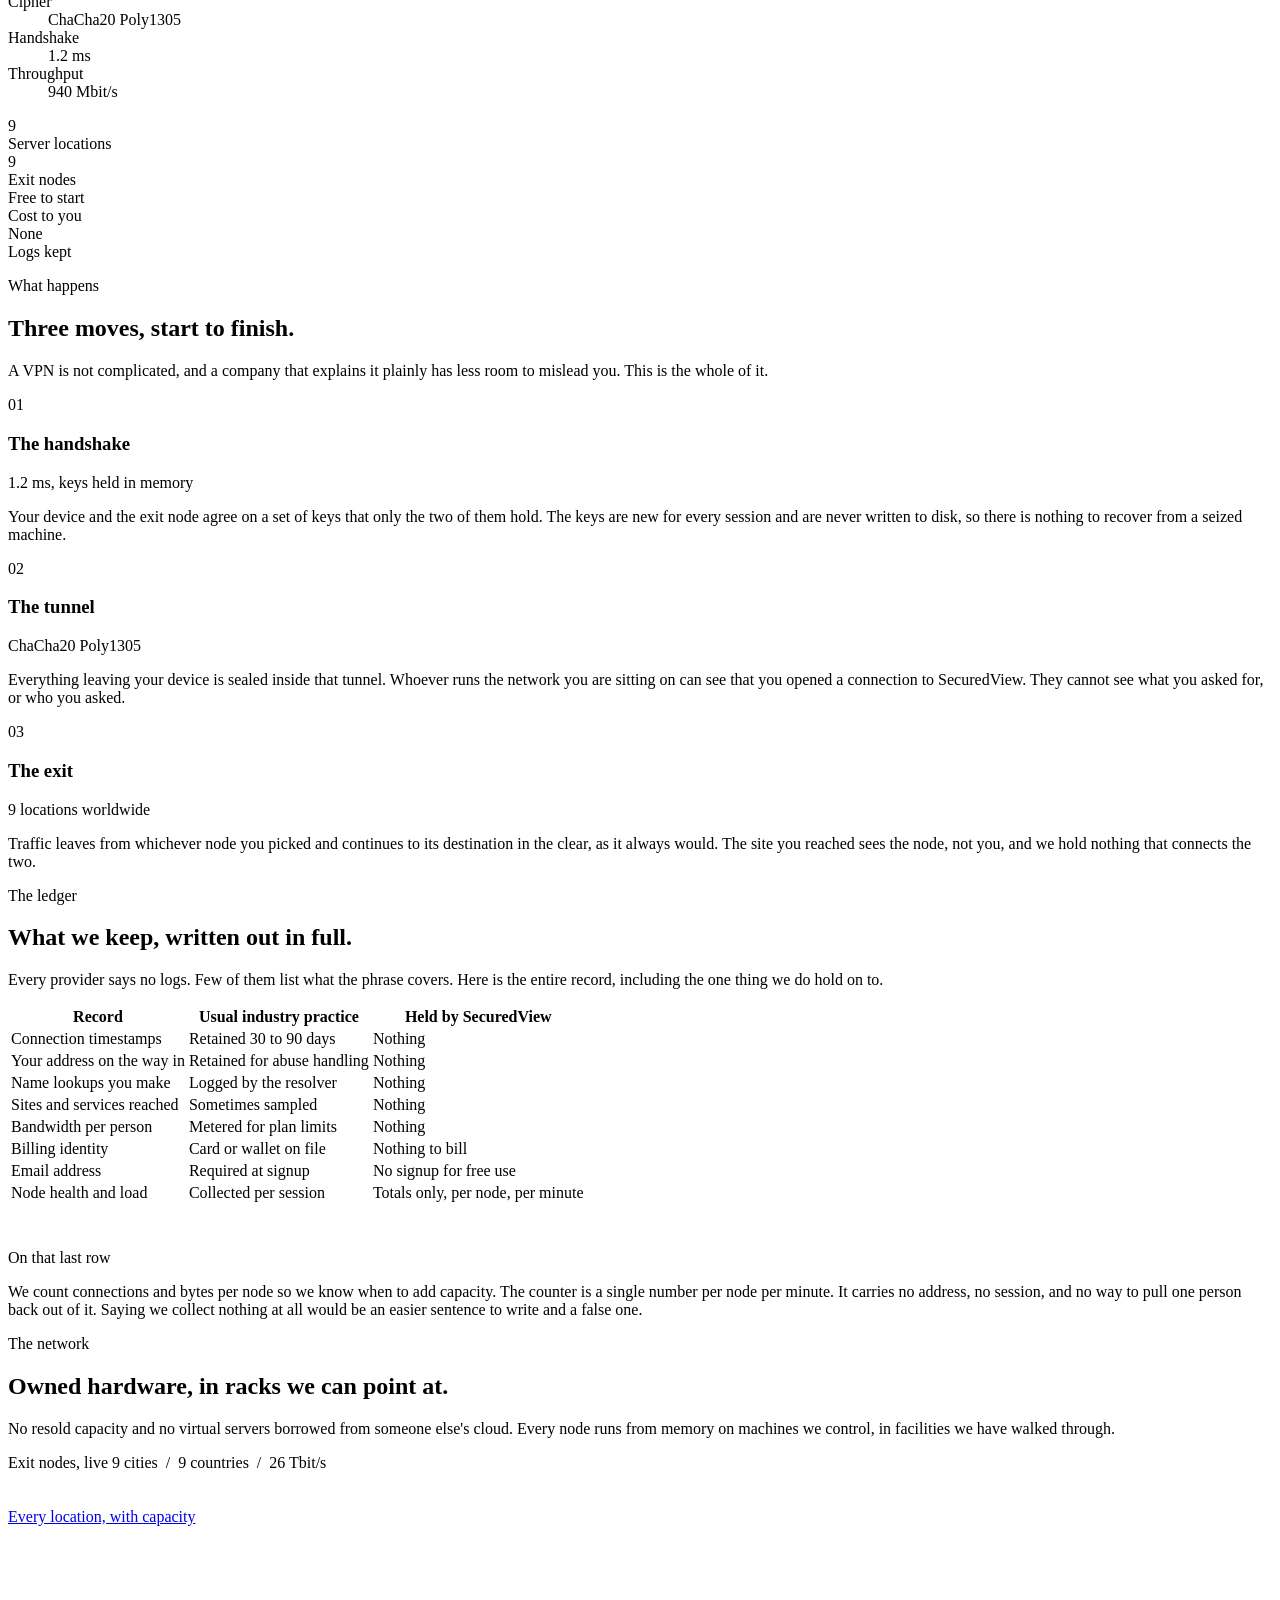
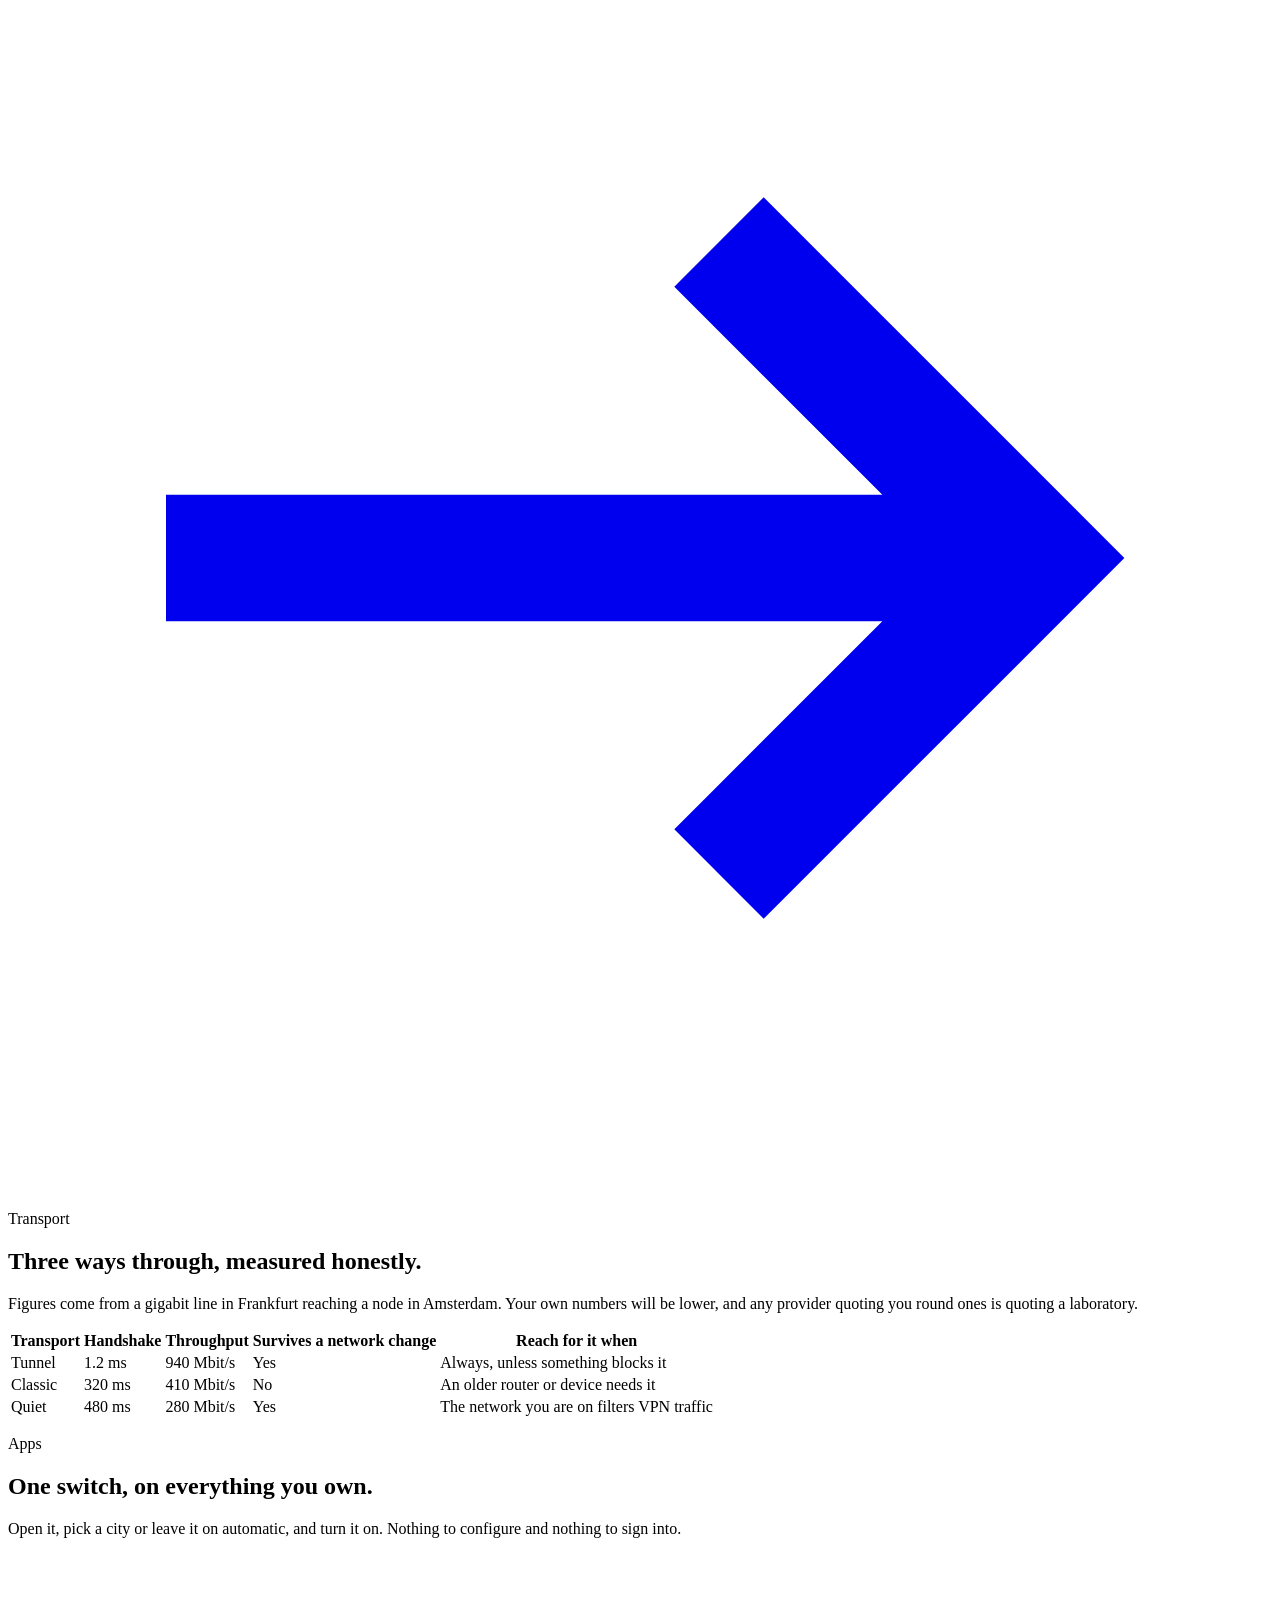
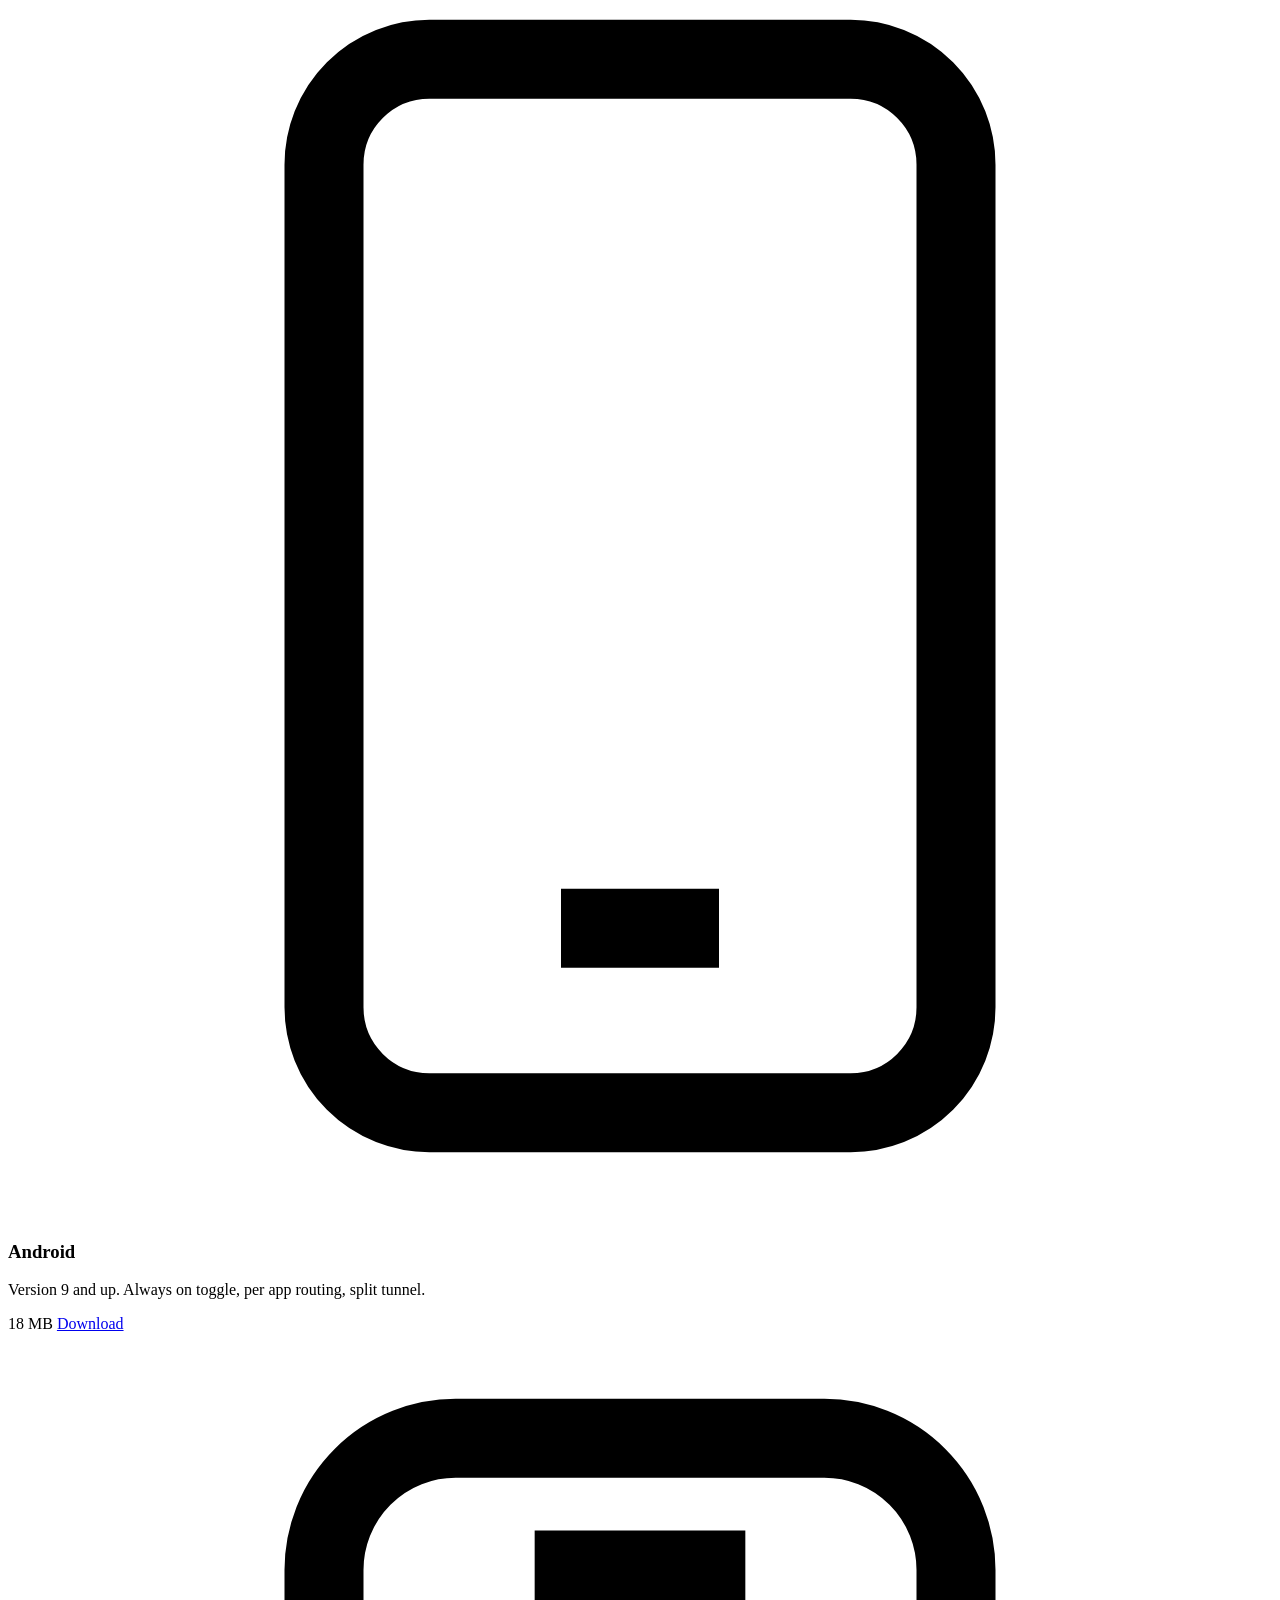
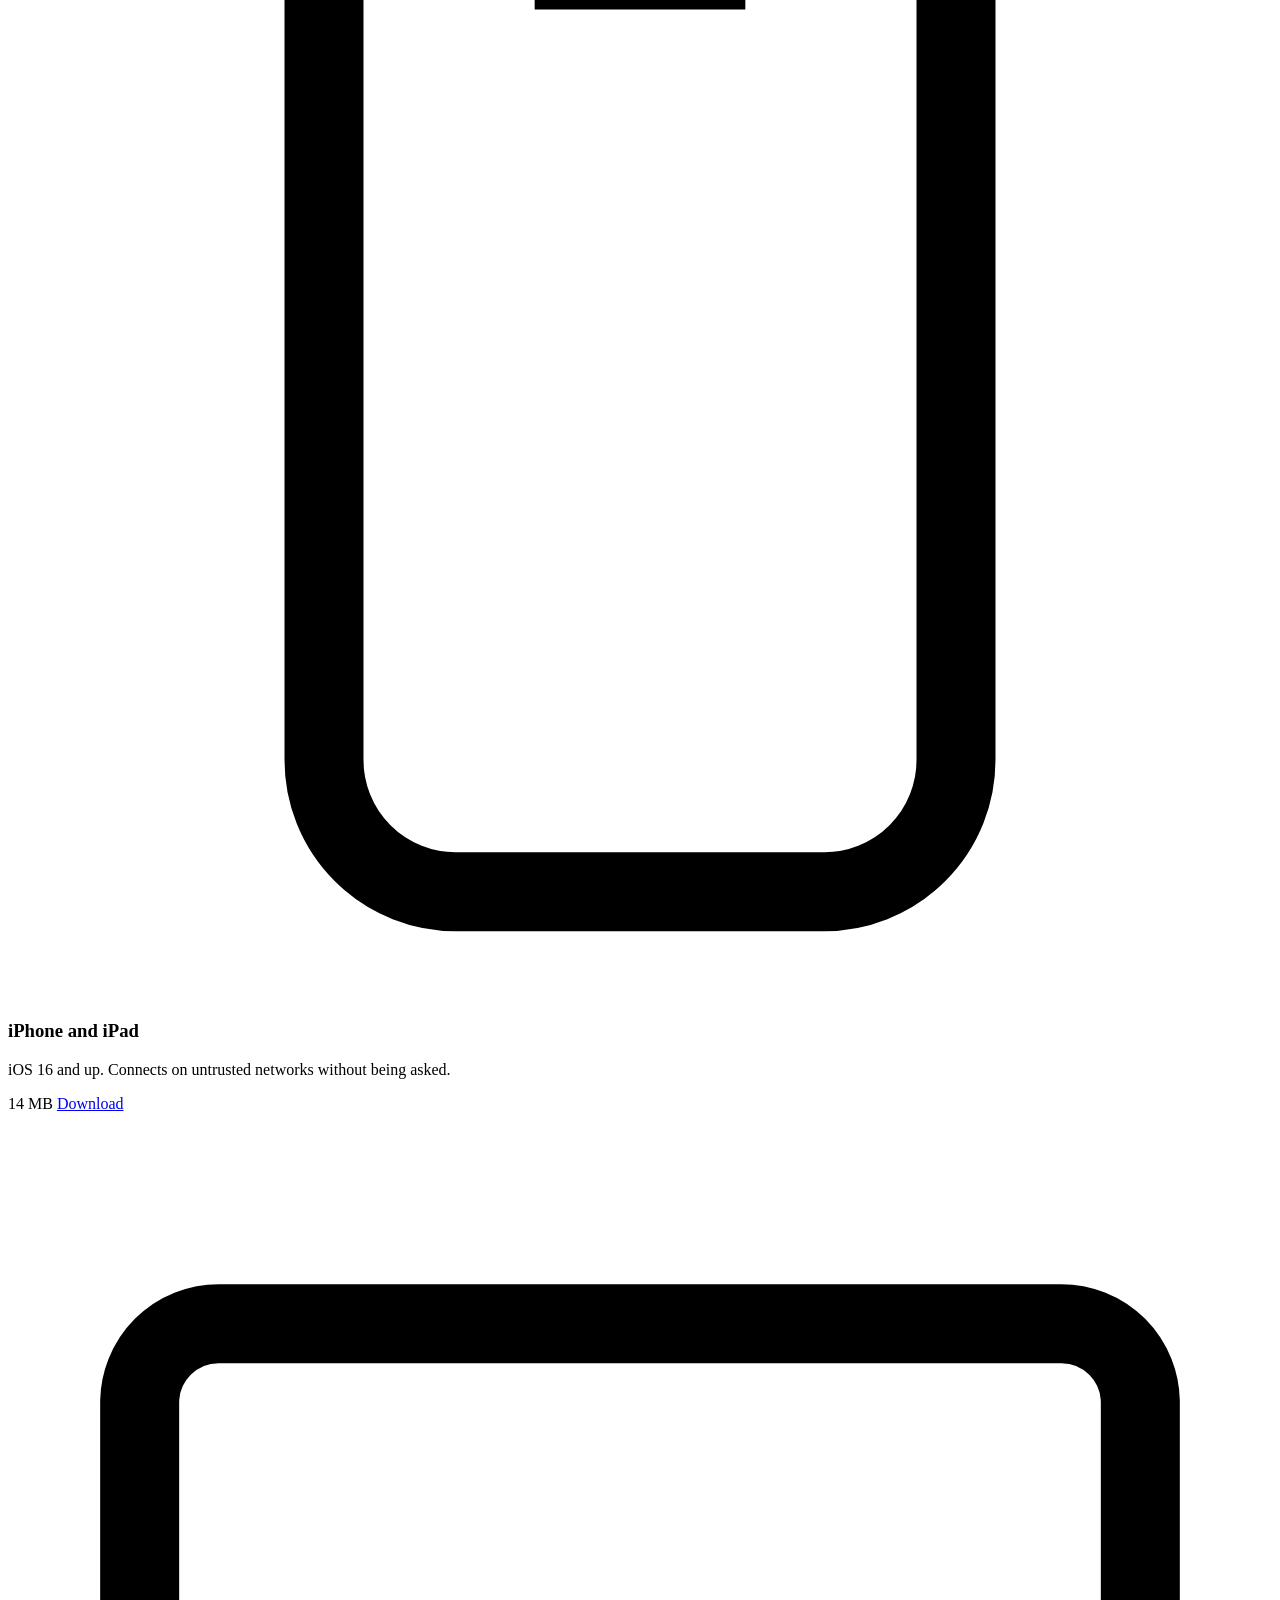
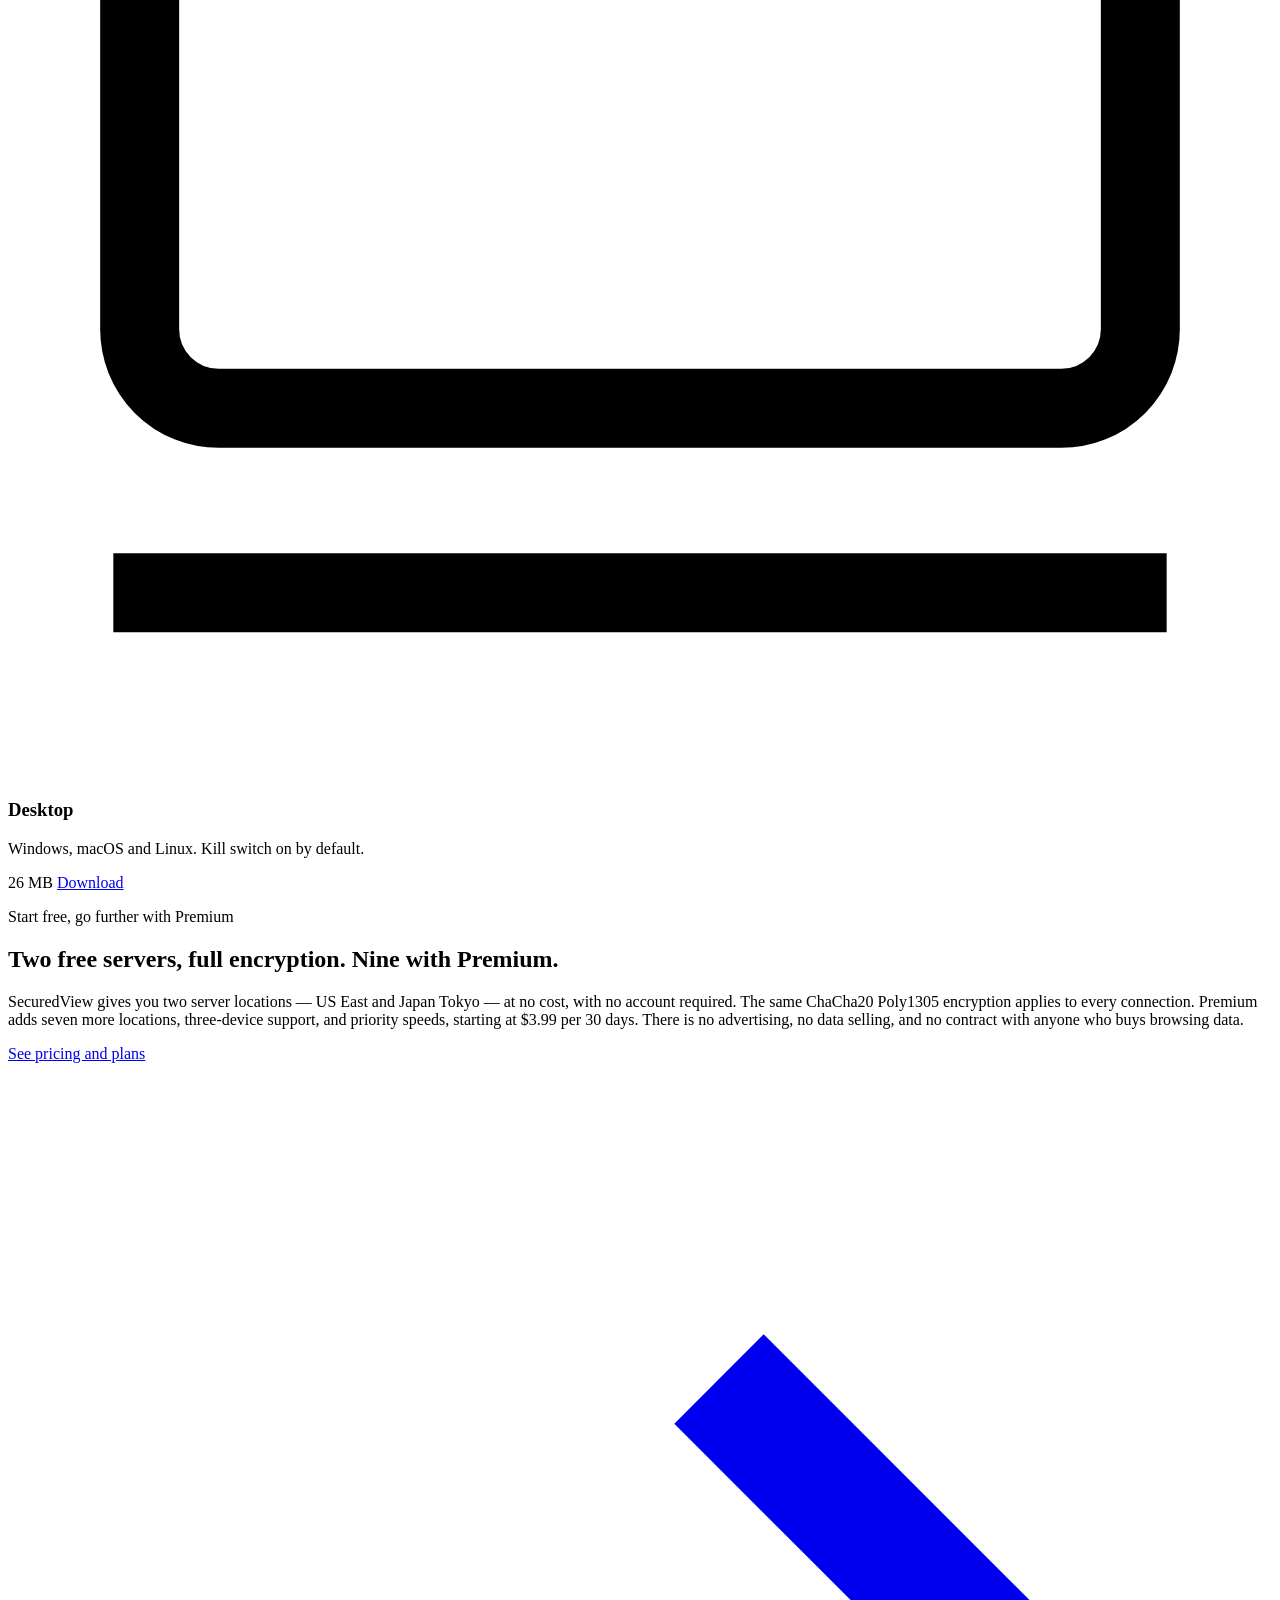
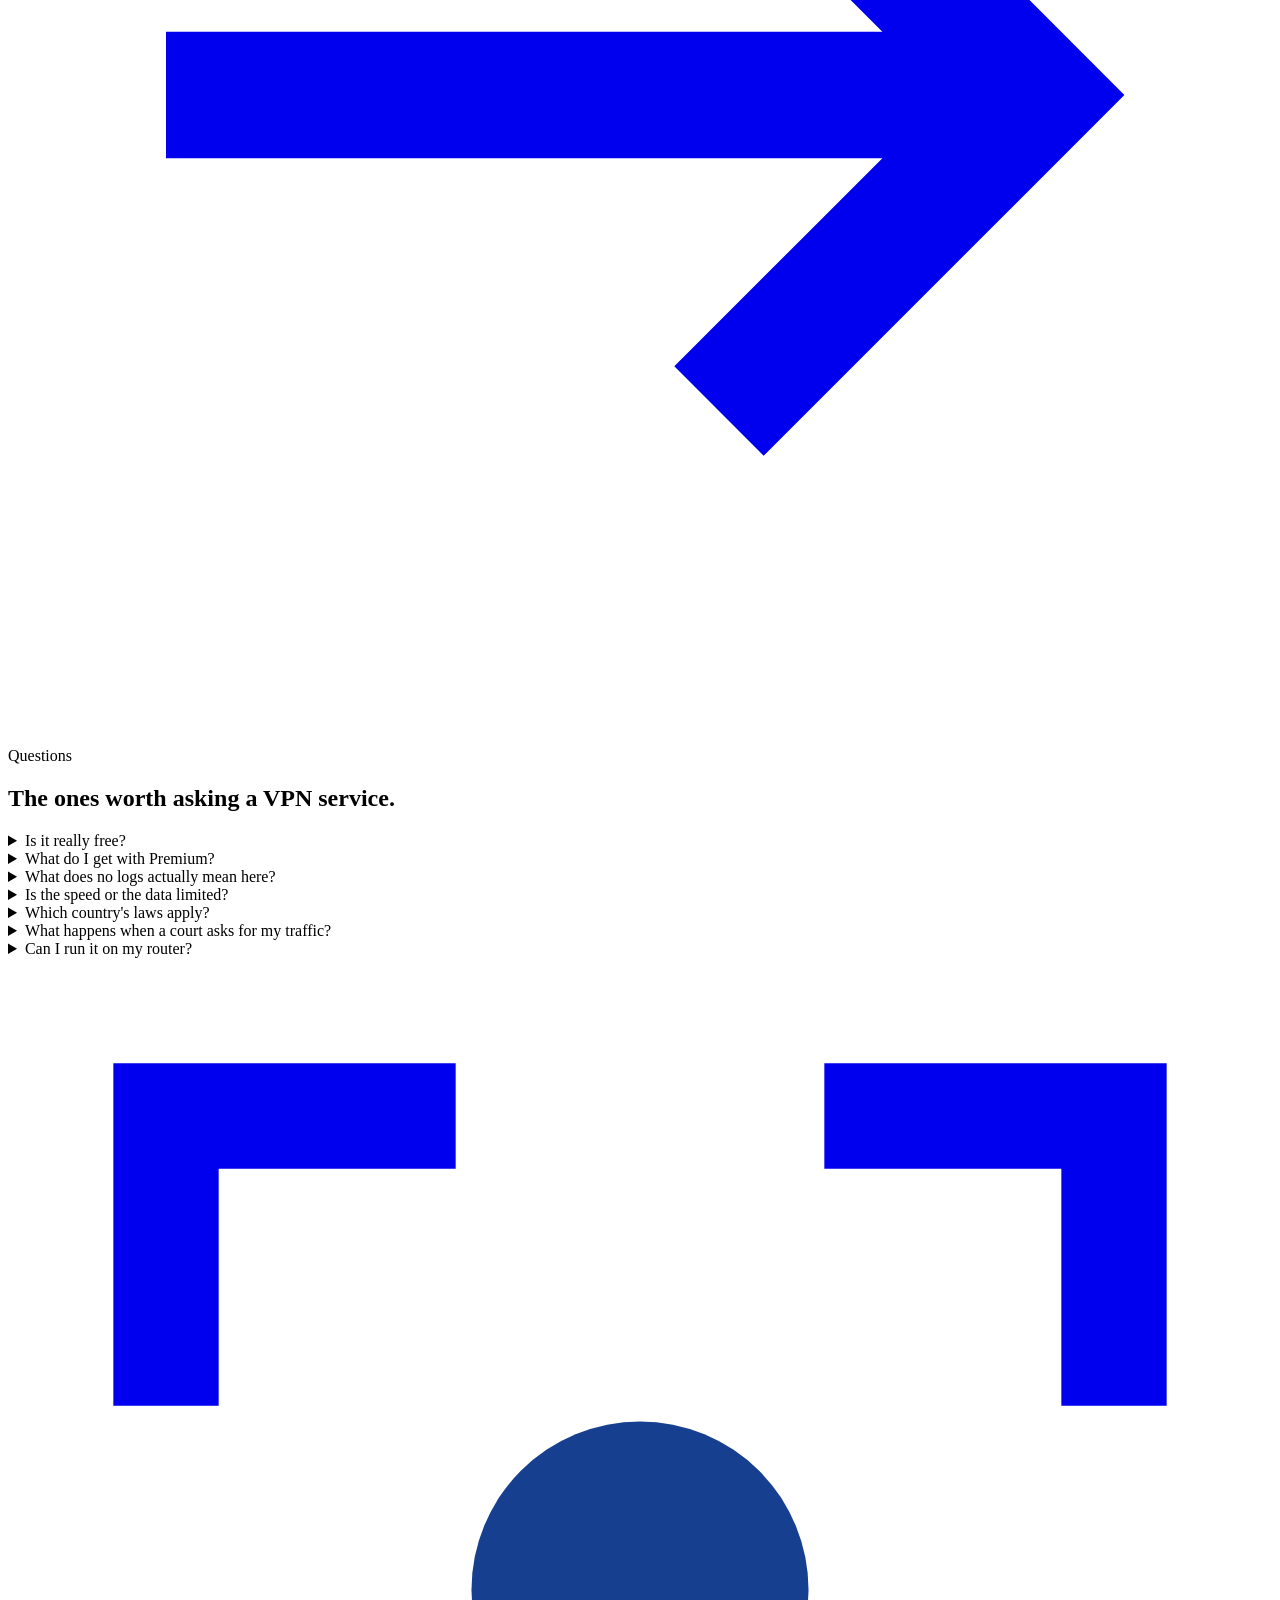
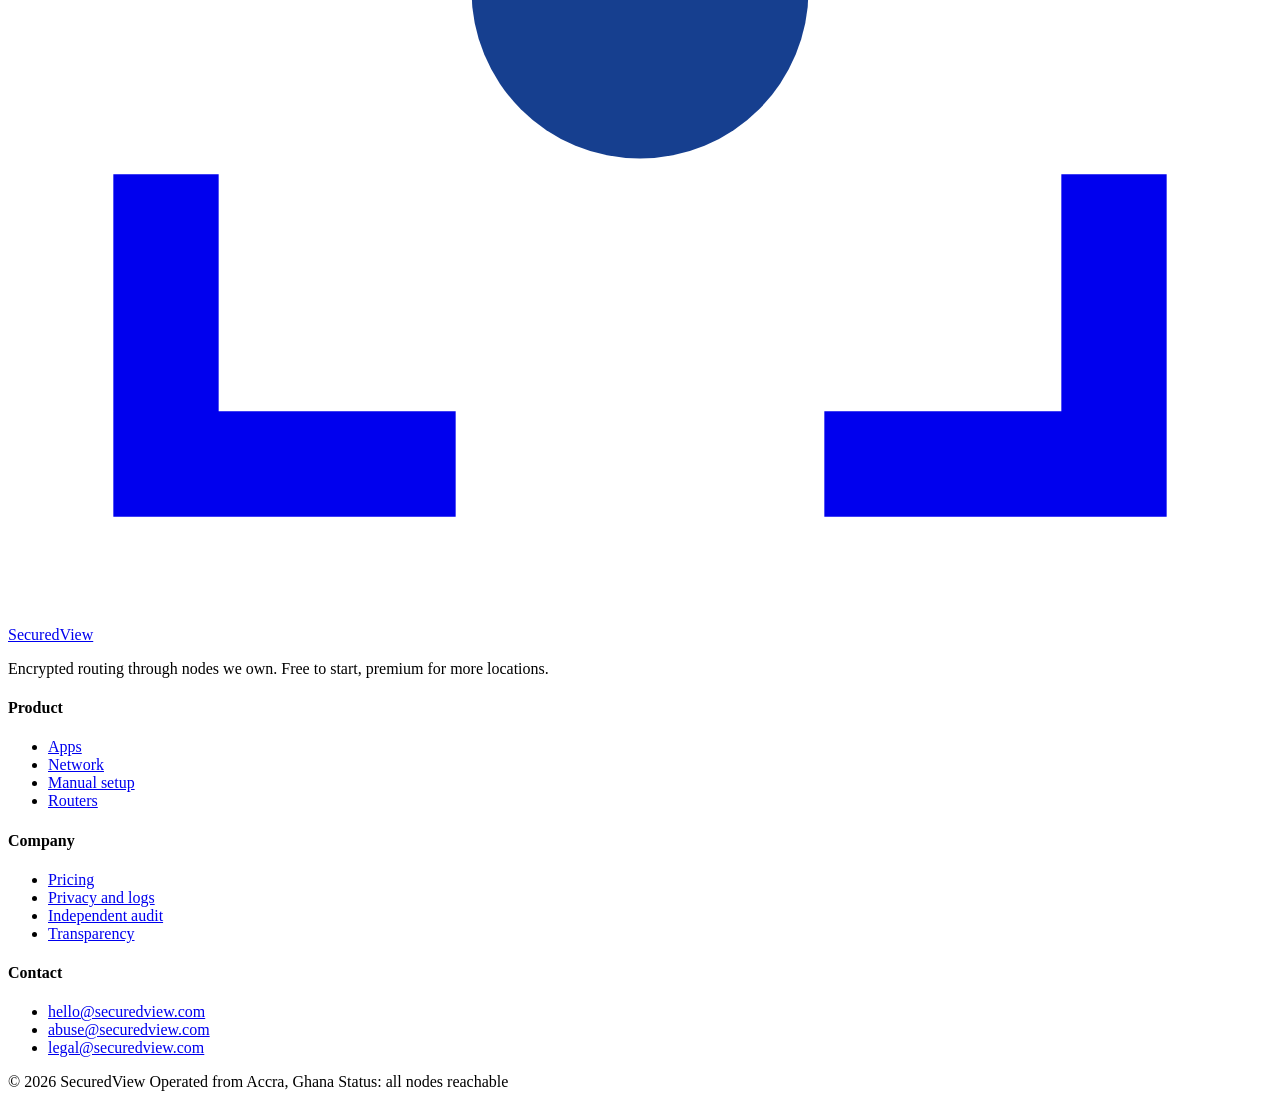
==== commit a1e95ca0: "Website: freemium model, pricing section, free/premium server badges" ====
--- a/old-site/index.html
+++ b/old-site/index.html
@@ -4,8 +4,8 @@
 <meta charset="utf-8">
 <meta name="viewport" content="width=device-width, initial-scale=1">
 <meta name="theme-color" content="#eceef0">
-<title>SecuredView | Private access to the open internet, free for everyone</title>
-<meta name="description" content="SecuredView encrypts your connection and routes it through exit nodes in 61 countries. No account, no payment, no record of where you go.">
+<title>SecuredView | Private access to the open internet, free to start</title>
+<meta name="description" content="SecuredView encrypts your connection and routes it through exit nodes worldwide. Start free with 2 servers, or unlock 9 locations from $3.99/mo. No account needed for free use.">
 <link rel="icon" type="image/svg+xml" href="/img/favicon.svg">
 <link rel="preconnect" href="https://fonts.googleapis.com">
 <link rel="preconnect" href="https://fonts.gstatic.com" crossorigin>
@@ -14,7 +14,7 @@
 <script>document.documentElement.classList.add("js")</script>
 <meta property="og:type" content="website">
 <meta property="og:title" content="SecuredView | Private access to the open internet">
-<meta property="og:description" content="Encrypted routing through exit nodes in 61 countries. No account, no payment, no record of where you go.">
+<meta property="og:description" content="Start free with 2 servers and full encryption. Premium unlocks 9 locations worldwide from $3.99/mo. No account needed for free use.">
 <meta property="og:image" content="/img/og.png">
 <meta property="og:image:width" content="1200">
 <meta property="og:image:height" content="630">
@@ -34,7 +34,7 @@
       <nav class="nav" aria-label="Primary">
         <a href="/network.html">Network</a>
         <a href="/apps.html">Apps</a>
-        <a href="/free.html">Why it is free</a>
+        <a href="/free.html">Pricing</a>
         <a href="/privacy.html">Privacy</a>
       </nav>
       <a class="btn btn-fill" href="/apps.html">Get SecuredView</a>
@@ -47,7 +47,7 @@
 <nav class="mnav" id="mnav" aria-label="Primary">
   <a href="/network.html">Network</a>
   <a href="/apps.html">Apps</a>
-  <a href="/free.html">Why it is free</a>
+  <a href="/free.html">Pricing</a>
   <a href="/privacy.html">Privacy</a>
   <a class="btn btn-fill" href="/apps.html">Get SecuredView</a>
 </nav>
@@ -58,9 +58,9 @@
   <section class="hero">
     <div class="wrap hero-in">
       <div>
-        <p class="lbl">Encrypted routing, 61 countries</p>
+        <p class="lbl">Encrypted routing, 9 locations worldwide</p>
         <h1>The open internet, reached privately.</h1>
-        <p class="lead">SecuredView seals your connection and sends it out through our own exit nodes. There is no account to create, nothing to pay, and no record of where you went.</p>
+        <p class="lead">SecuredView seals your connection and sends it out through our own exit nodes. Start free with no account — two servers, full encryption, no ads. Upgrade for more locations and priority speeds.</p>
         <div class="hero-cta">
           <a class="btn btn-fill" href="/apps.html">Get SecuredView
             <svg viewBox="0 0 16 16" fill="none" stroke="currentColor" stroke-width="1.6" aria-hidden="true"><path d="M8 2v9M4.5 7.5 8 11l3.5-3.5M2.5 13.5h11"/></svg>
@@ -121,9 +121,9 @@
 
     <div class="wrap">
       <div class="stats">
-        <div class="stat"><div class="stat-v" data-net="countries">61</div><span class="lbl">Countries</span></div>
-        <div class="stat"><div class="stat-v" data-net="nodes">2,590</div><span class="lbl">Exit nodes</span></div>
-        <div class="stat"><div class="stat-v">Free</div><span class="lbl">Cost to you</span></div>
+        <div class="stat"><div class="stat-v" data-net="countries">9</div><span class="lbl">Server locations</span></div>
+        <div class="stat"><div class="stat-v" data-net="nodes">9</div><span class="lbl">Exit nodes</span></div>
+        <div class="stat"><div class="stat-v">Free to start</div><span class="lbl">Cost to you</span></div>
         <div class="stat"><div class="stat-v">None</div><span class="lbl">Logs kept</span></div>
       </div>
     </div>
@@ -161,7 +161,7 @@
           <div class="step-n">03</div>
           <div>
             <h3>The exit</h3>
-            <div class="step-t">76 cities, 61 countries</div>
+            <div class="step-t">9 locations worldwide</div>
           </div>
           <div><p>Traffic leaves from whichever node you picked and continues to its destination in the clear, as it always would. The site you reached sees the node, not you, and we hold nothing that connects the two.</p></div>
         </div>
@@ -196,7 +196,7 @@
             <tr><td class="name">Sites and services reached</td><td>Sometimes sampled</td><td class="keep none">Nothing</td></tr>
             <tr><td class="name">Bandwidth per person</td><td>Metered for plan limits</td><td class="keep none">Nothing</td></tr>
             <tr><td class="name">Billing identity</td><td>Card or wallet on file</td><td class="keep none">Nothing to bill</td></tr>
-            <tr><td class="name">Email address</td><td>Required at signup</td><td class="keep none">No signup exists</td></tr>
+            <tr><td class="name">Email address</td><td>Required at signup</td><td class="keep none">No signup for free use</td></tr>
             <tr><td class="name">Node health and load</td><td>Collected per session</td><td class="keep">Totals only, per node, per minute</td></tr>
           </tbody>
         </table>
@@ -226,7 +226,7 @@
       <div class="map-wrap rv">
         <div class="map-bar">
           <span class="lbl">Exit nodes, live</span>
-          <span class="lbl"><span data-net="cities">76</span> cities &nbsp;/&nbsp; <span data-net="countries">61</span> countries &nbsp;/&nbsp; <span data-net="capacity">26</span> Tbit/s</span>
+          <span class="lbl"><span data-net="cities">9</span> cities &nbsp;/&nbsp; <span data-net="countries">9</span> countries &nbsp;/&nbsp; <span data-net="capacity">26</span> Tbit/s</span>
         </div>
         <div data-map="preview"></div>
       </div>
@@ -331,11 +331,11 @@
   <section class="stmt">
     <div class="wrap">
       <div class="sec-head rv">
-        <p class="lbl">Why it is free</p>
-        <div>
-          <h2>Someone is paying for this. It is not you, and it is not an advertiser.</h2>
-          <p>SecuredView runs on spare capacity from the network business that sits underneath it. That capacity is already bought, already racked, and costs very little to hand out. There is no crippled free tier built to push you toward a paid one, no advertising injected into your traffic, and no contract with anyone who buys browsing data.</p>
-          <a class="tlink" href="/free.html">Read how it is funded
+        <p class="lbl">Start free, go further with Premium</p>
+        <div>
+          <h2>Two free servers, full encryption. Nine with Premium.</h2>
+          <p>SecuredView gives you two server locations — US East and Japan Tokyo — at no cost, with no account required. The same ChaCha20 Poly1305 encryption applies to every connection. Premium adds seven more locations, three-device support, and priority speeds, starting at $3.99 per 30 days. There is no advertising, no data selling, and no contract with anyone who buys browsing data.</p>
+          <a class="tlink" href="/free.html">See pricing and plans
             <svg viewBox="0 0 16 16" fill="none" stroke="currentColor" stroke-width="1.6" aria-hidden="true"><path d="M2 8h11M9 4l4 4-4 4"/></svg>
           </a>
         </div>
@@ -349,14 +349,18 @@
       <div class="sec-head rv">
         <p class="lbl">Questions</p>
         <div>
-          <h2>The ones worth asking a free VPN.</h2>
+          <h2>The ones worth asking a VPN service.</h2>
         </div>
       </div>
 
       <div class="faq rv">
         <details>
-          <summary>If I am not paying, am I the product?</summary>
-          <p>That is the right instinct, and for most free VPNs it is correct. The usual model is to sell browsing data, inject advertising, or resell your connection as an exit point for someone else's traffic. We do none of the three, and the funding page explains what we do instead. If that explanation does not satisfy you, do not use us. Scepticism is the correct posture toward anything free that touches all of your traffic.</p>
+          <summary>Is it really free?</summary>
+          <p>Yes. Two servers — US East (New York) and Japan (Tokyo) — with full ChaCha20 Poly1305 encryption, no ads, no account needed. Premium adds more locations and priority speeds, but the free tier is a real VPN, not a demo meant to push you toward paying.</p>
+        </details>
+        <details>
+          <summary>What do I get with Premium?</summary>
+          <p>Nine server locations worldwide (US East, US West, UK London, Germany Frankfurt, Japan Tokyo, Singapore, Australia Sydney, Brazil Sao Paulo, India Mumbai), support for up to 3 devices, and priority speeds. Plans start at $3.99 per 30 days. All plans include the same encryption and no-logs policy as the free tier.</p>
         </details>
         <details>
           <summary>What does no logs actually mean here?</summary>
@@ -364,7 +368,7 @@
         </details>
         <details>
           <summary>Is the speed or the data limited?</summary>
-          <p>No. There is no cap, no throttle after a threshold, and no slow queue you get put in. Everyone is on the same network on the same terms, because there is no other tier to protect.</p>
+          <p>No. There is no cap, no throttle after a threshold, and no slow queue you get put in. Free and premium users share the same network infrastructure. Premium users get priority routing during congestion.</p>
         </details>
         <details>
           <summary>Which country's laws apply?</summary>
@@ -392,7 +396,7 @@
           <svg viewBox="0 0 24 24" fill="none" aria-hidden="true"><path d="M3 8.5V3h5.5M15.5 3H21v5.5M21 15.5V21h-5.5M8.5 21H3v-5.5" stroke="currentColor" stroke-width="2"/><circle cx="12" cy="12" r="3.2" fill="#163f8f"/></svg>
           <span>SecuredView</span>
         </a>
-        <p class="about">Encrypted routing through nodes we own, given away because the capacity is already there.</p>
+        <p class="about">Encrypted routing through nodes we own. Free to start, premium for more locations.</p>
       </div>
       <div>
         <h4>Product</h4>
@@ -406,7 +410,7 @@
       <div>
         <h4>Company</h4>
         <ul>
-          <li><a href="/free.html">Why it is free</a></li>
+          <li><a href="/free.html">Pricing</a></li>
           <li><a href="/privacy.html">Privacy and logs</a></li>
           <li><a href="/privacy.html#audit">Independent audit</a></li>
           <li><a href="/privacy.html#transparency">Transparency</a></li>
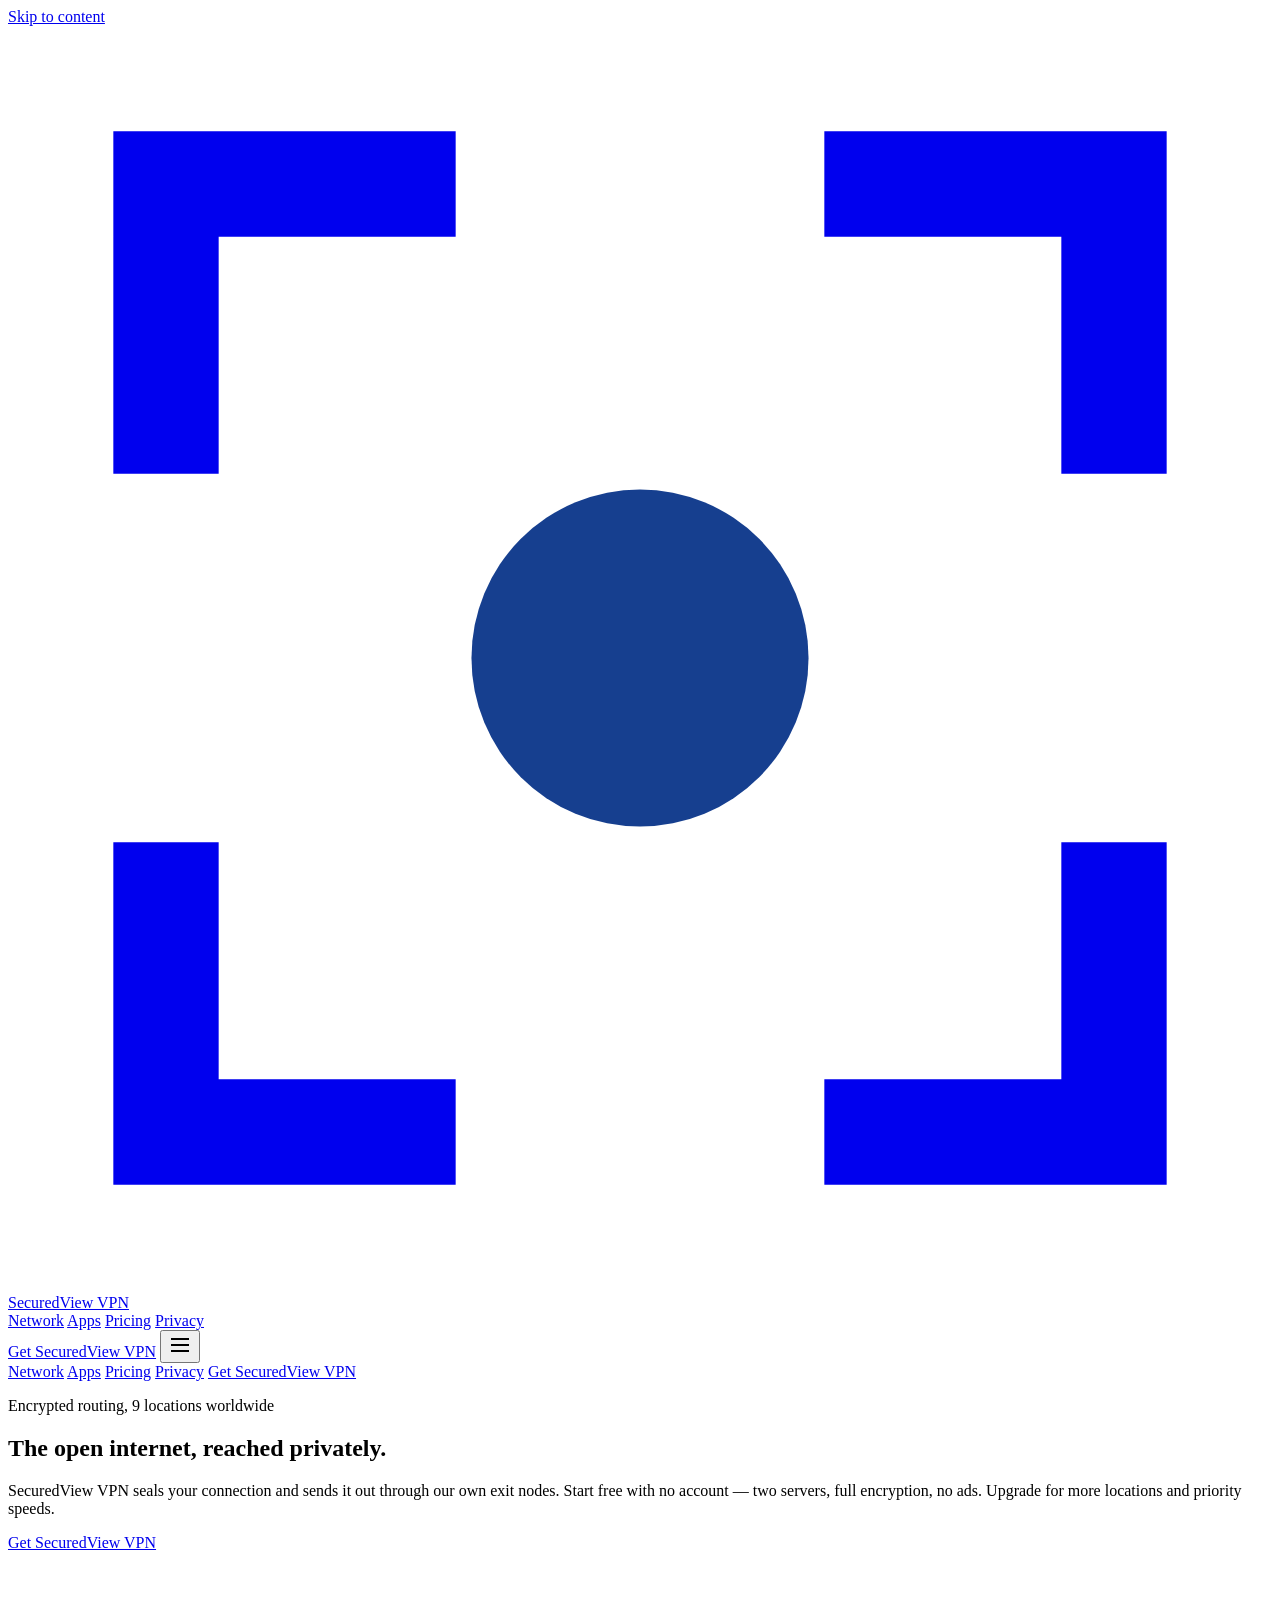
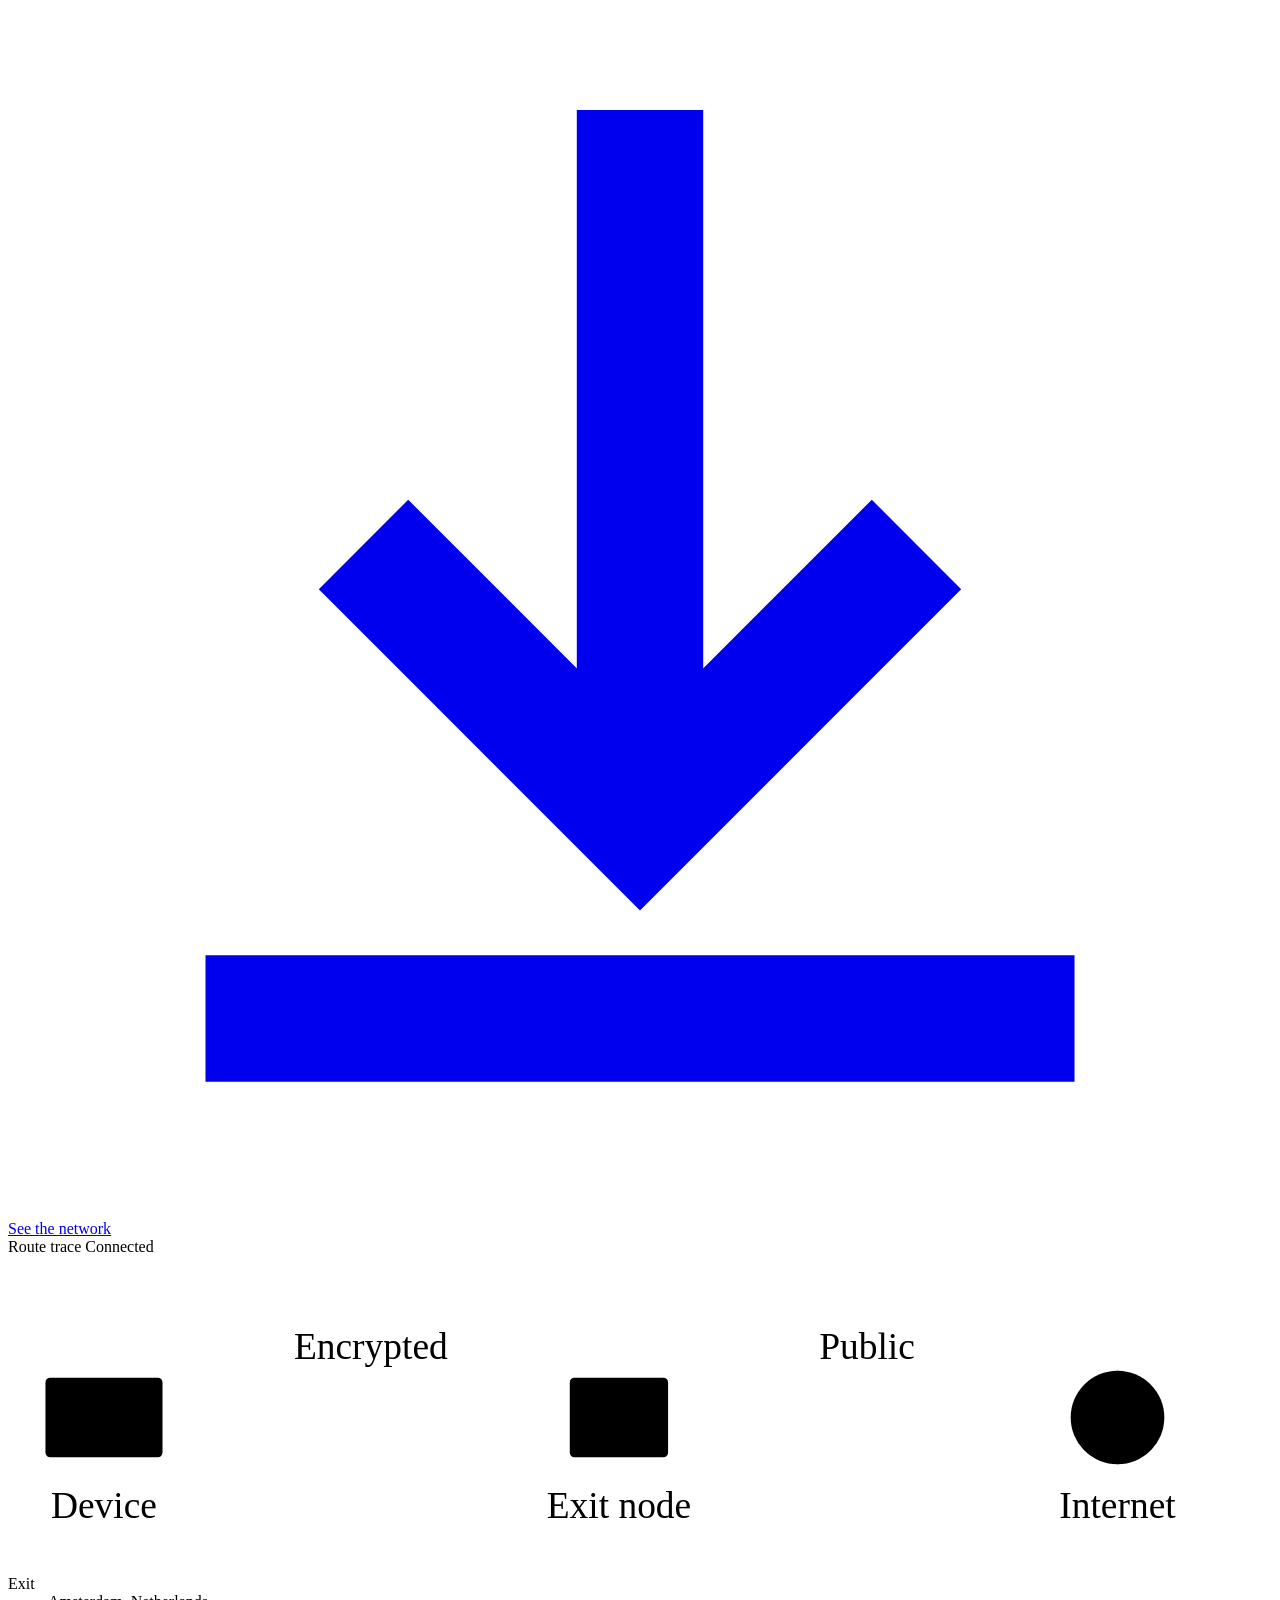
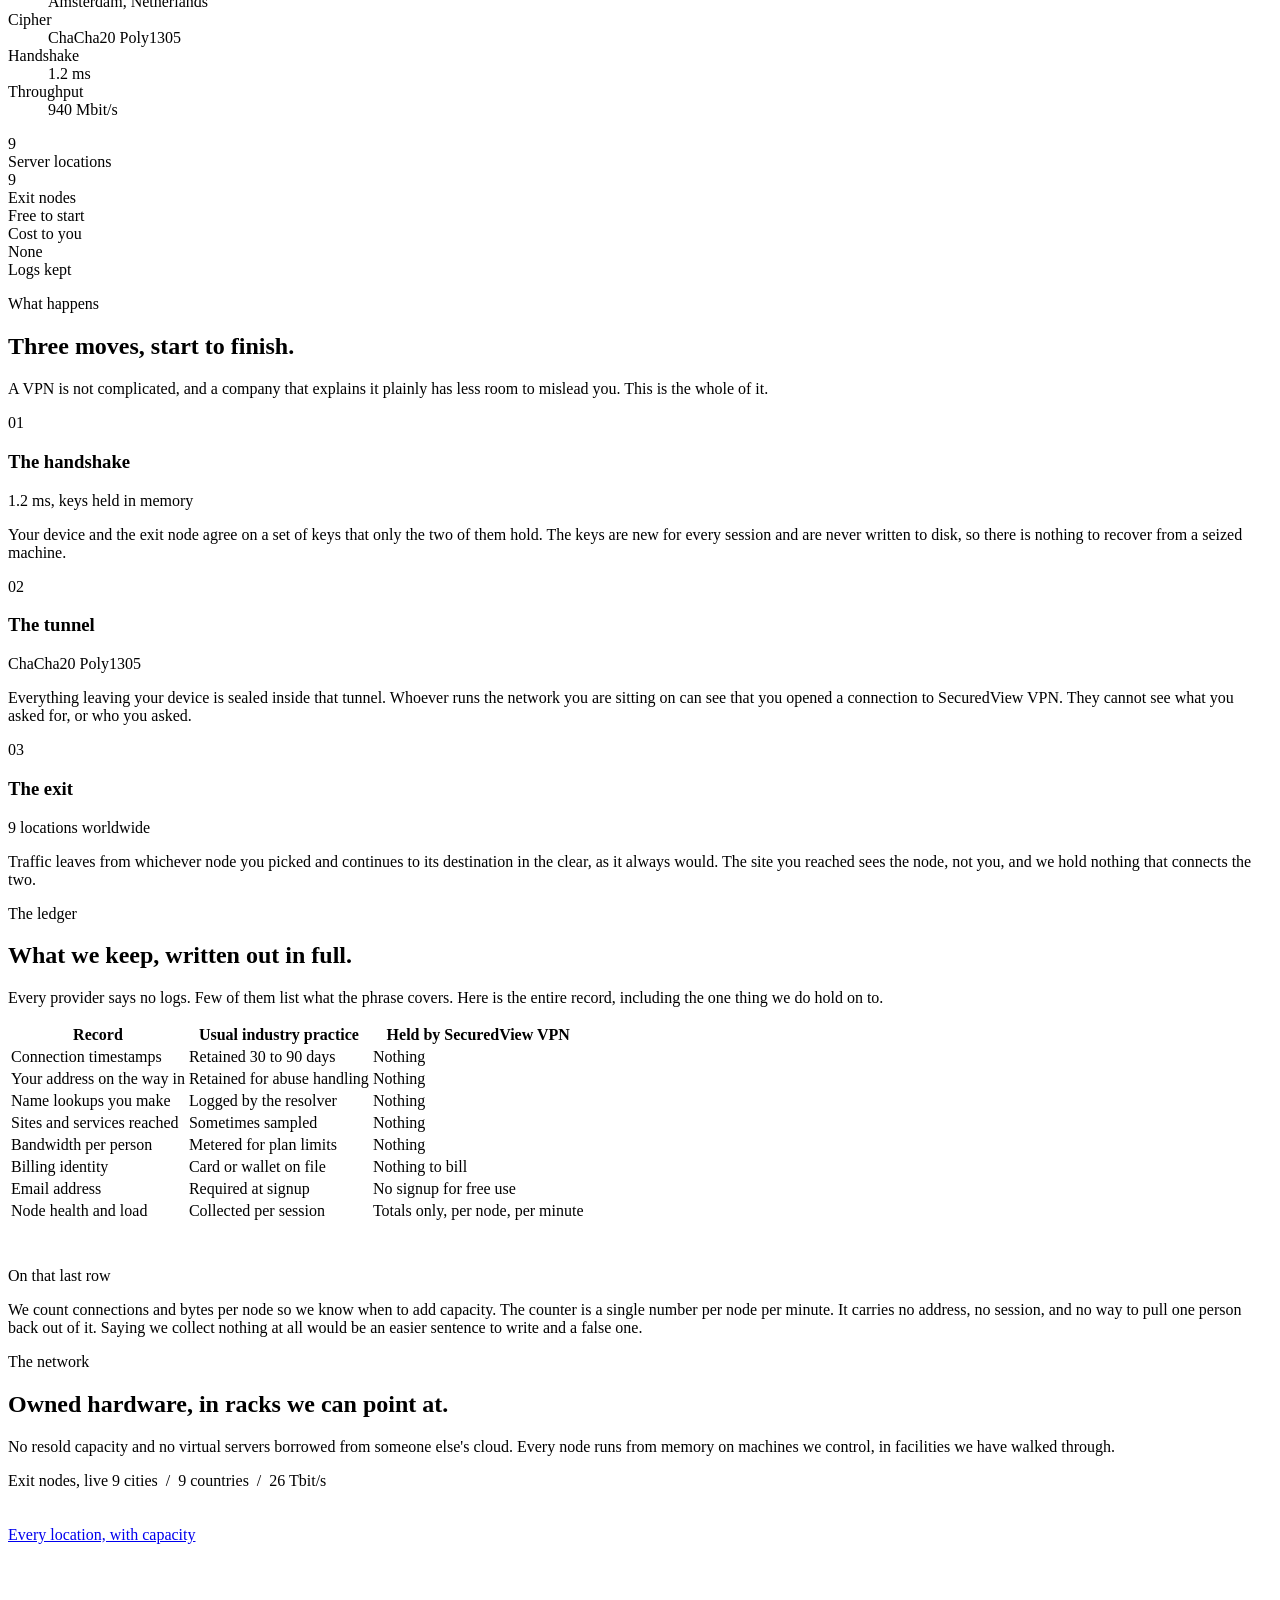
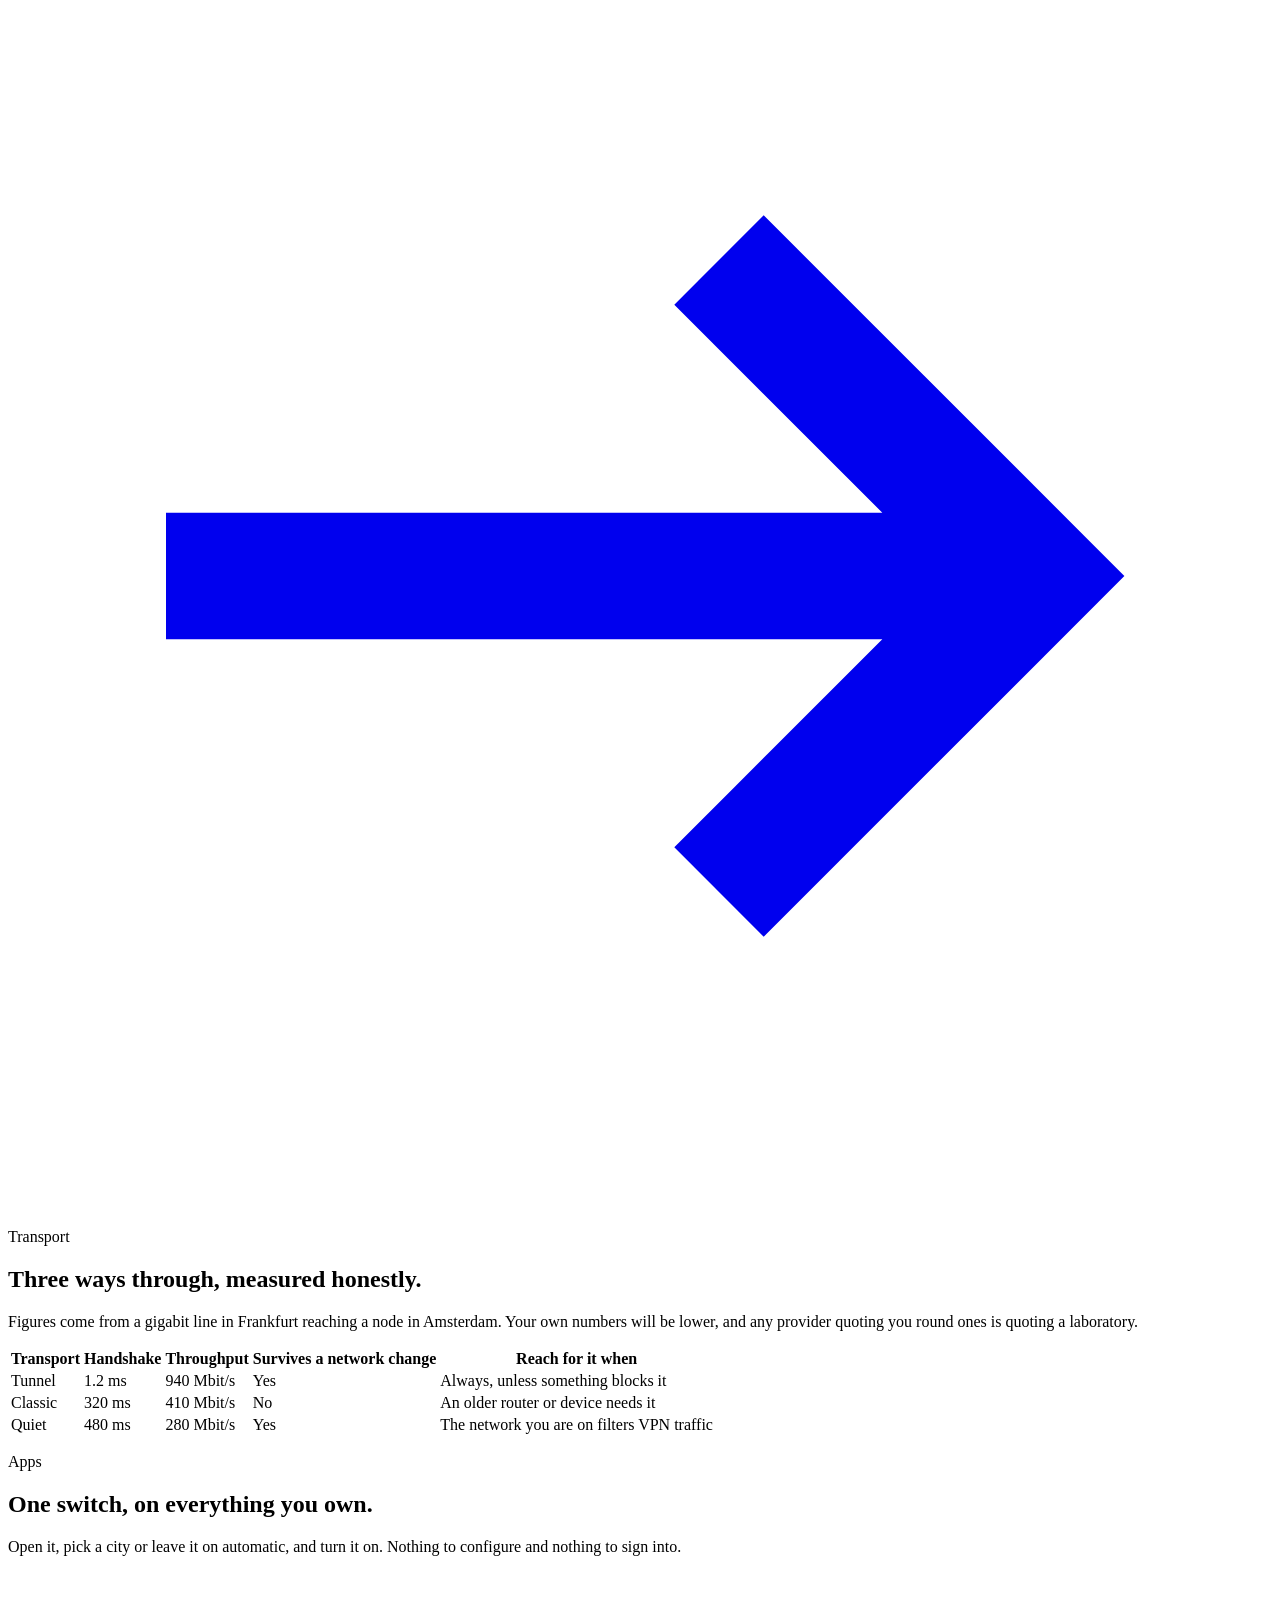
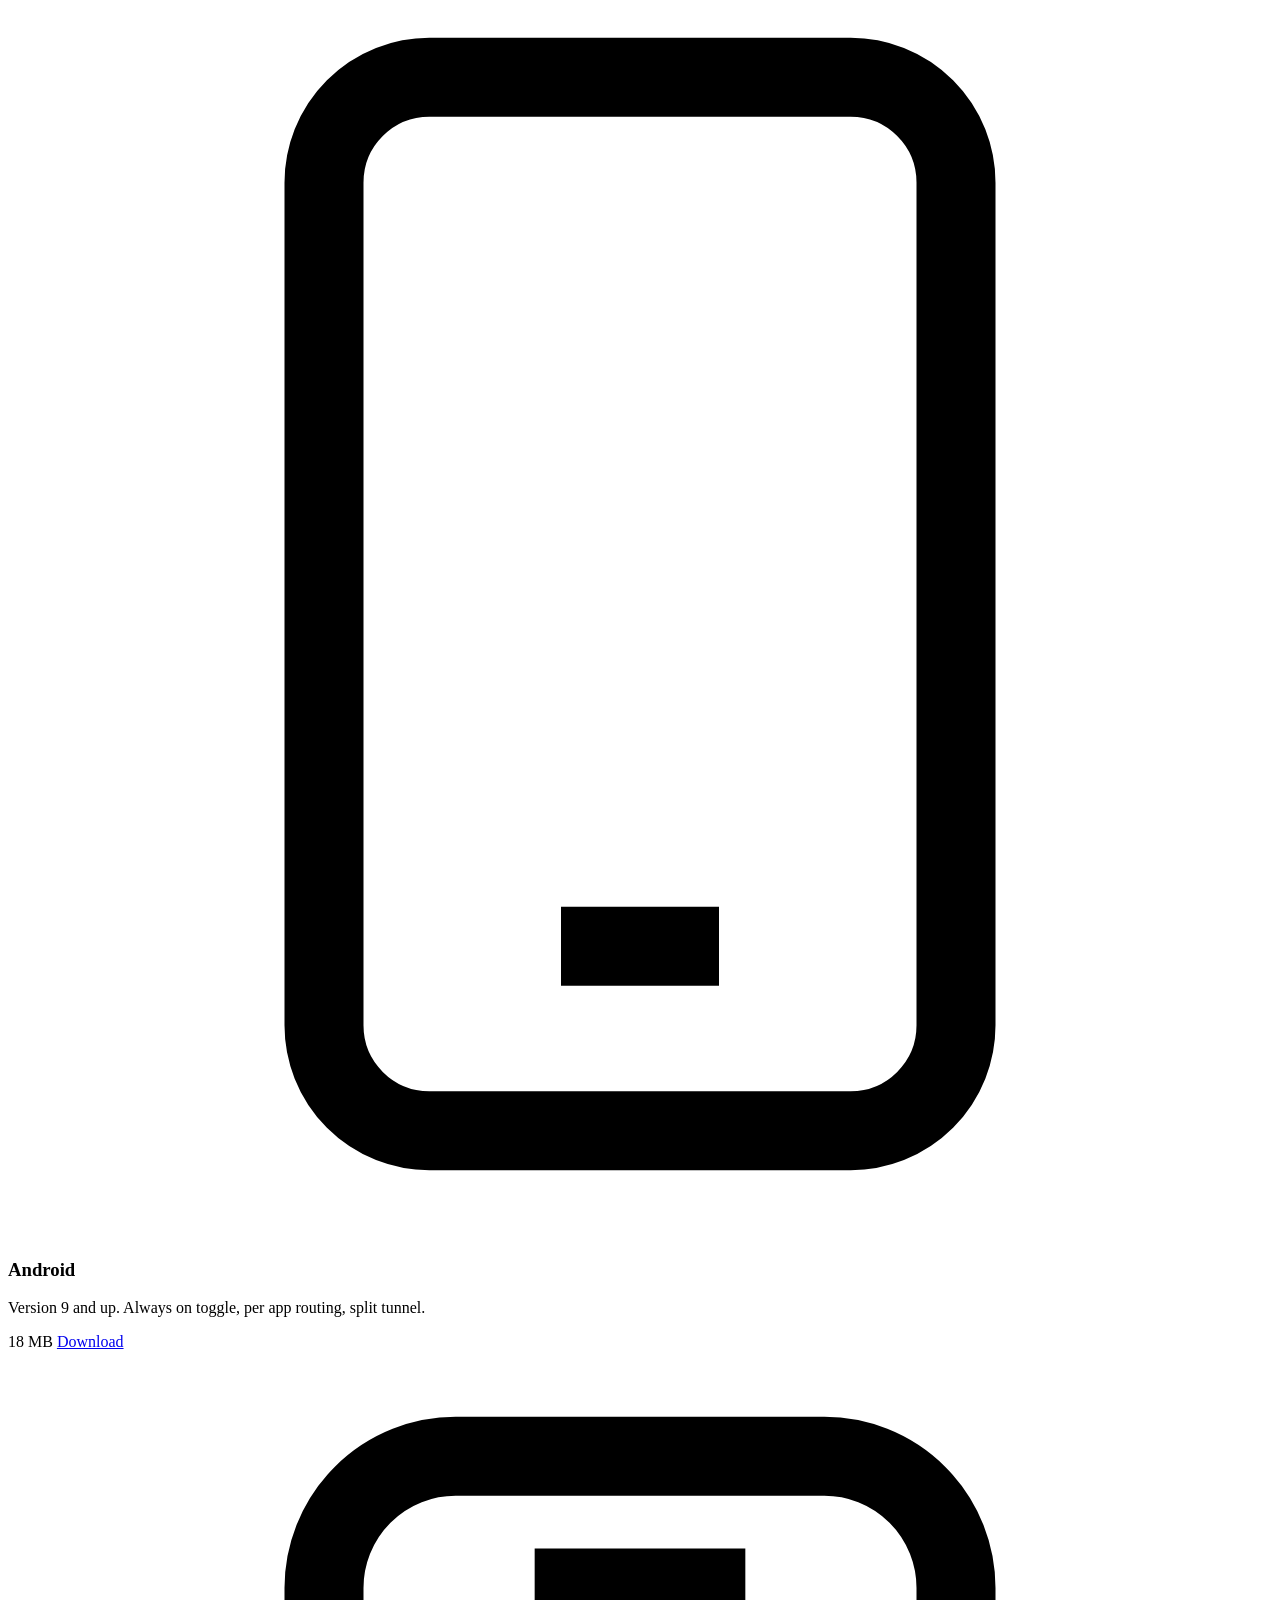
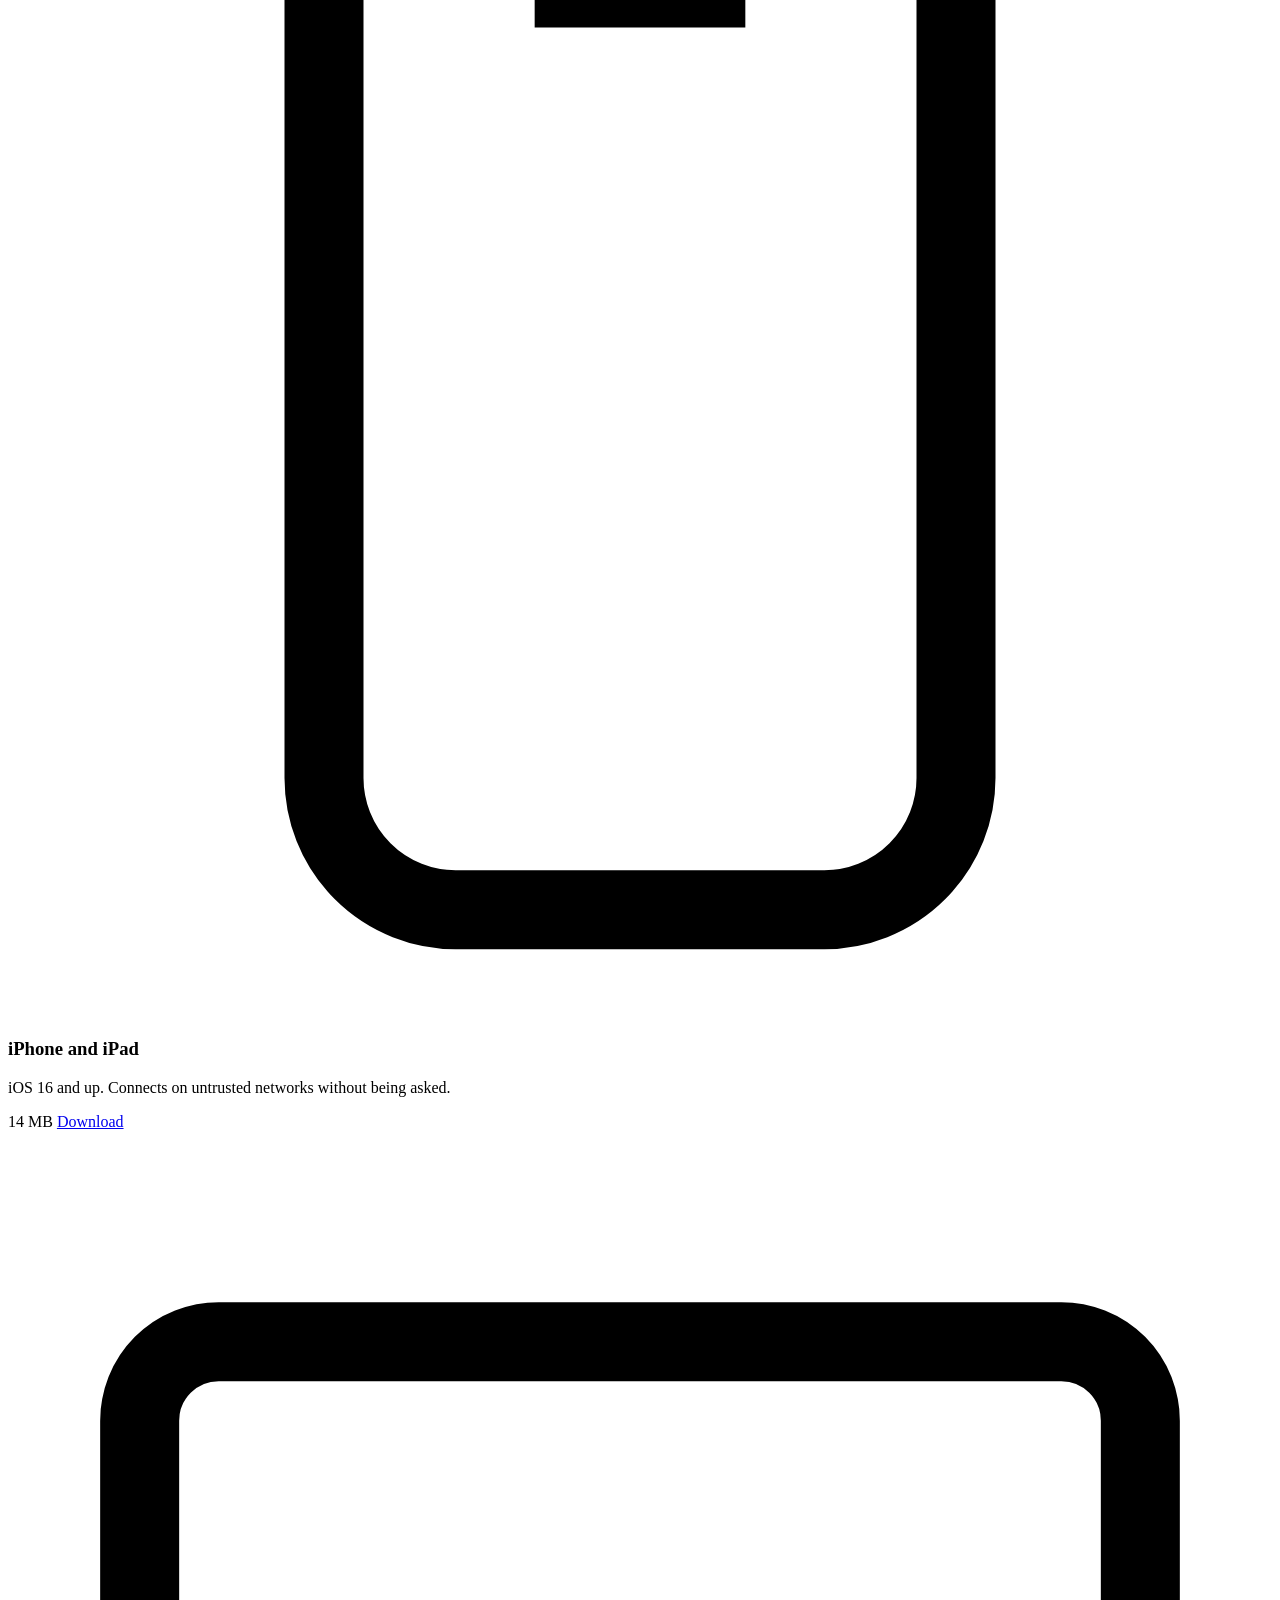
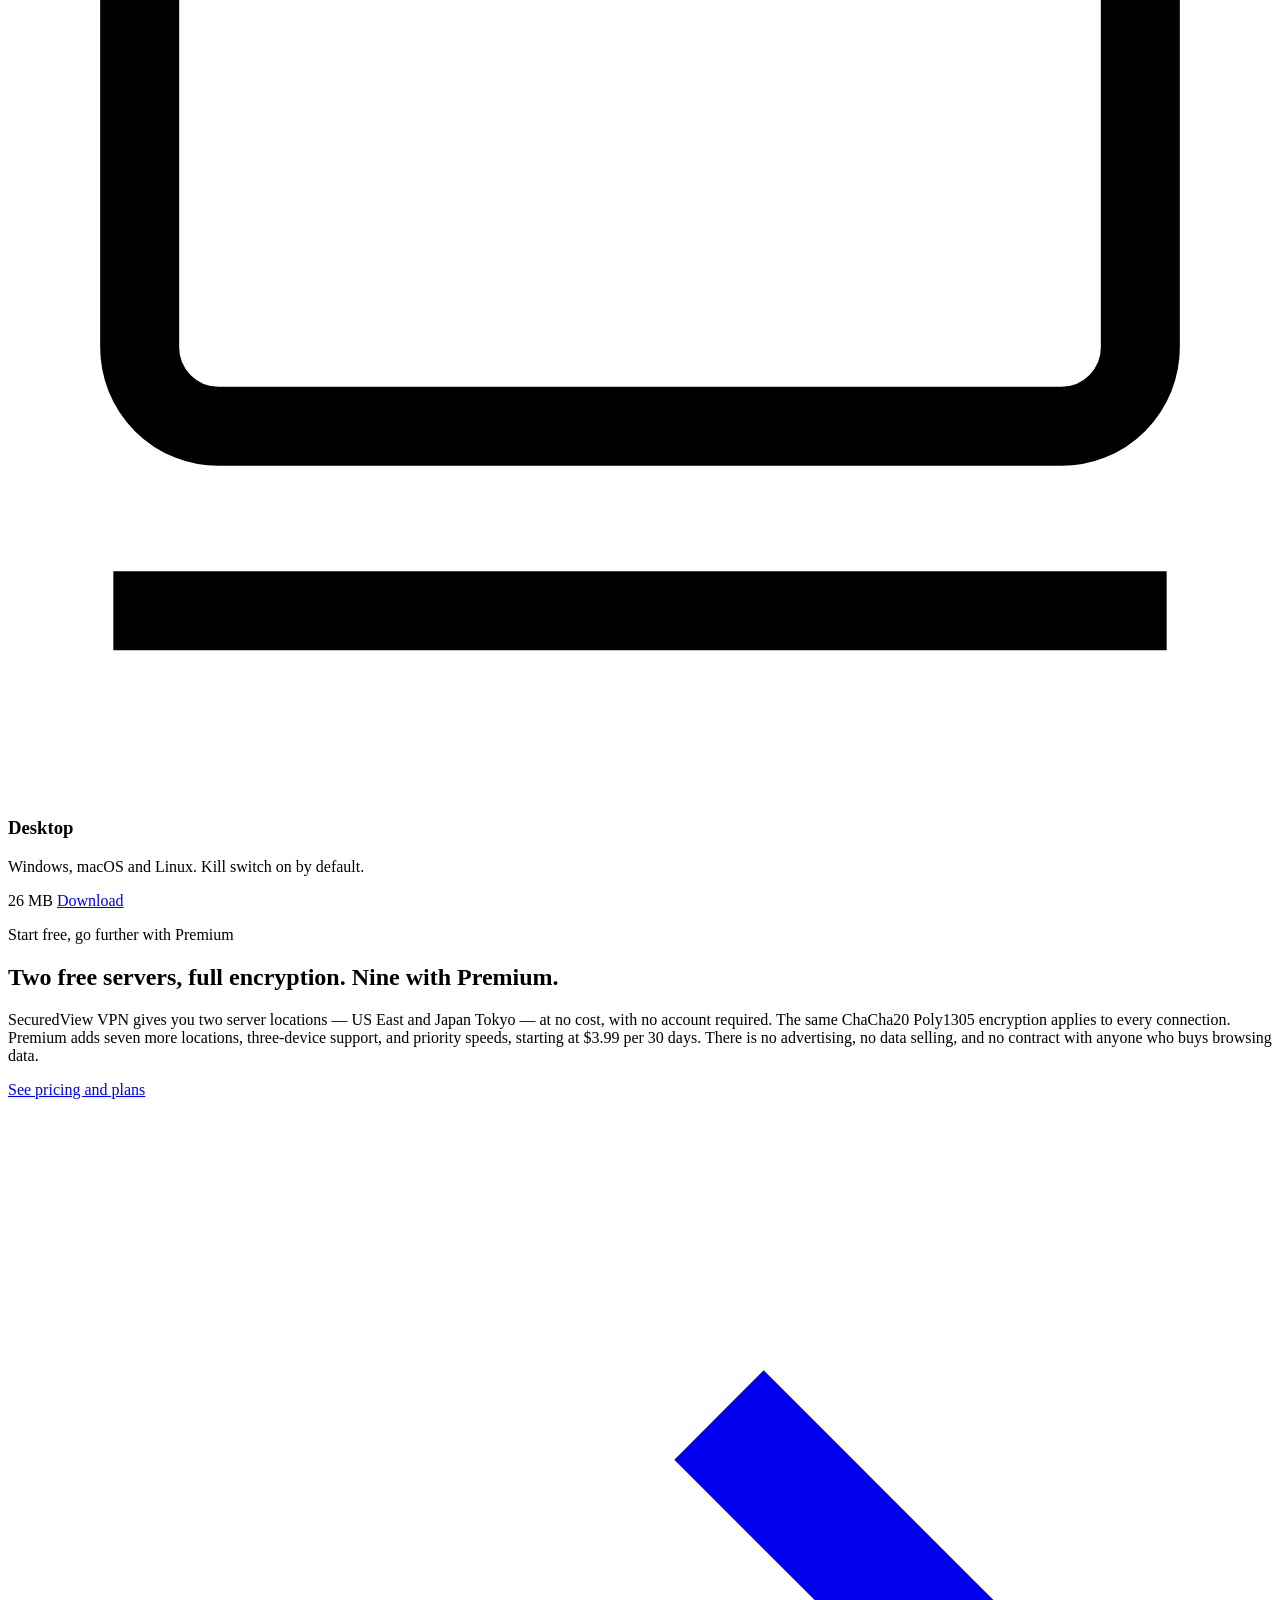
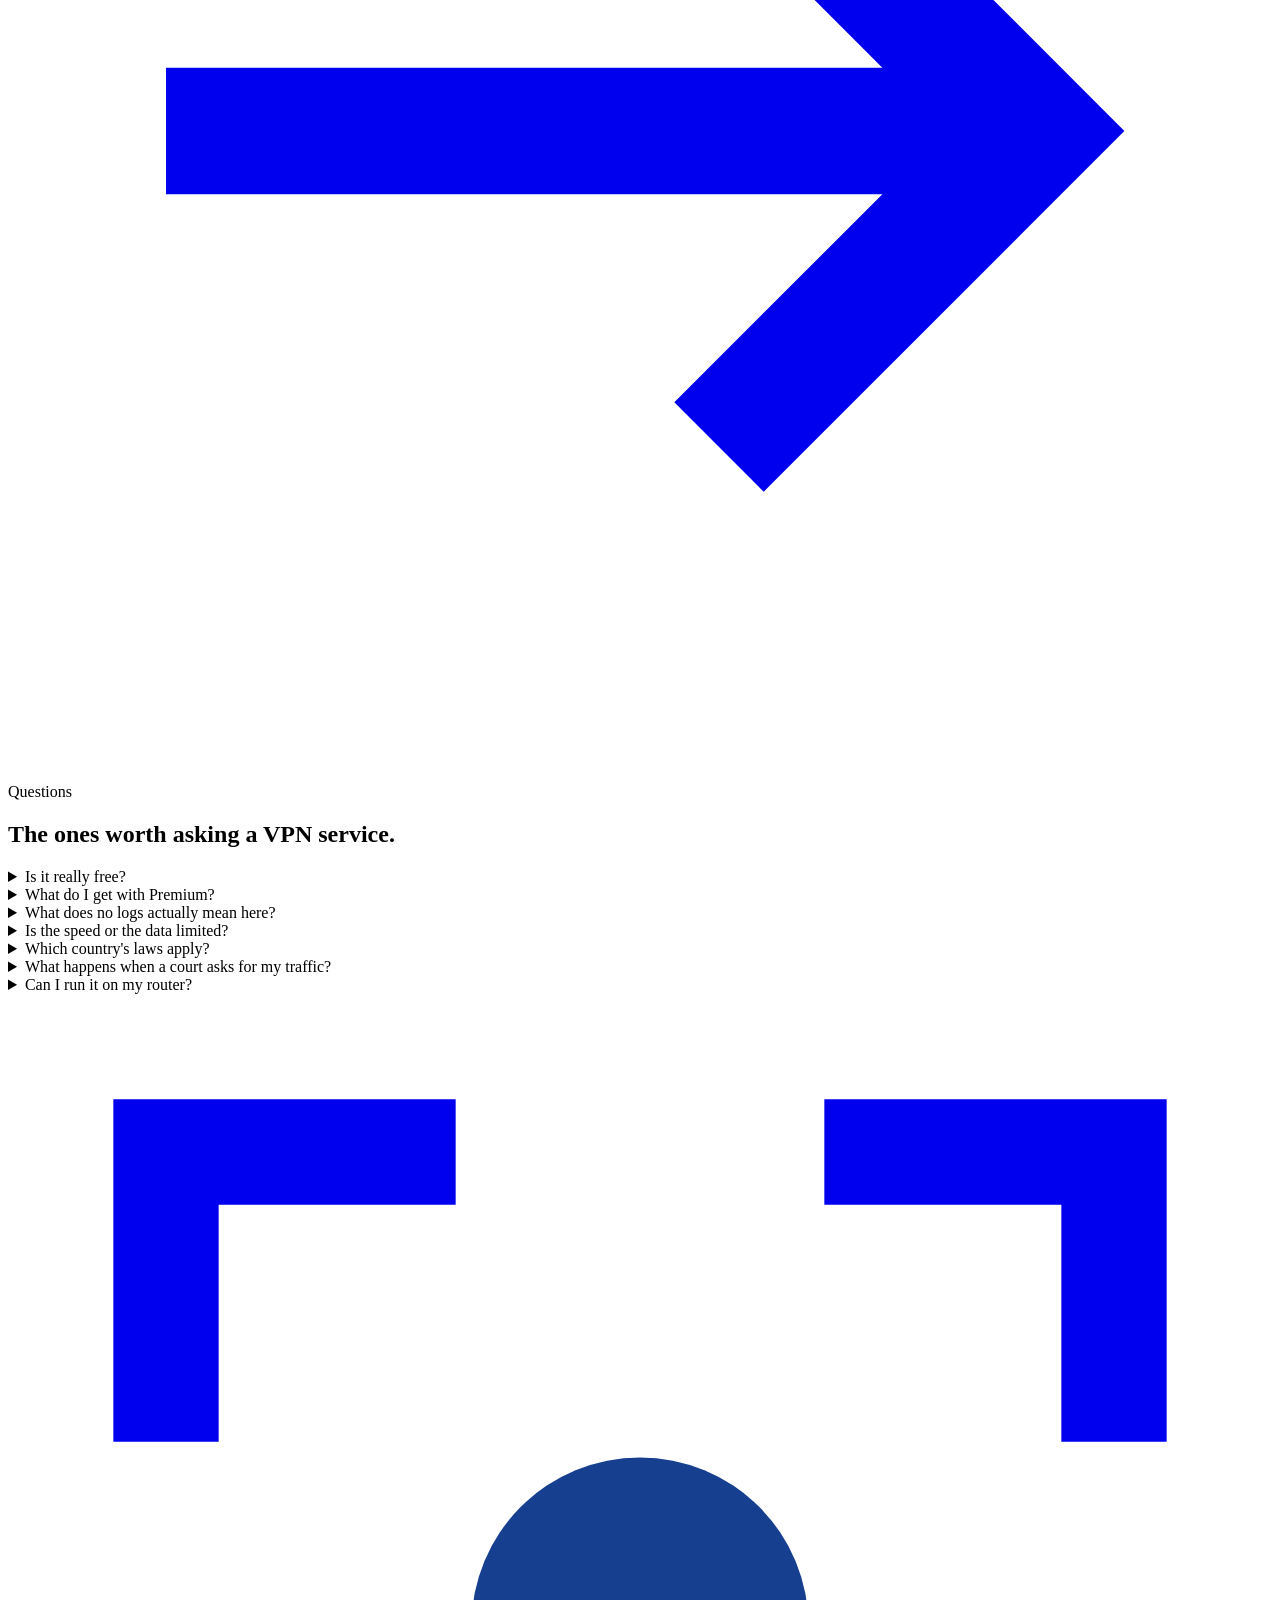
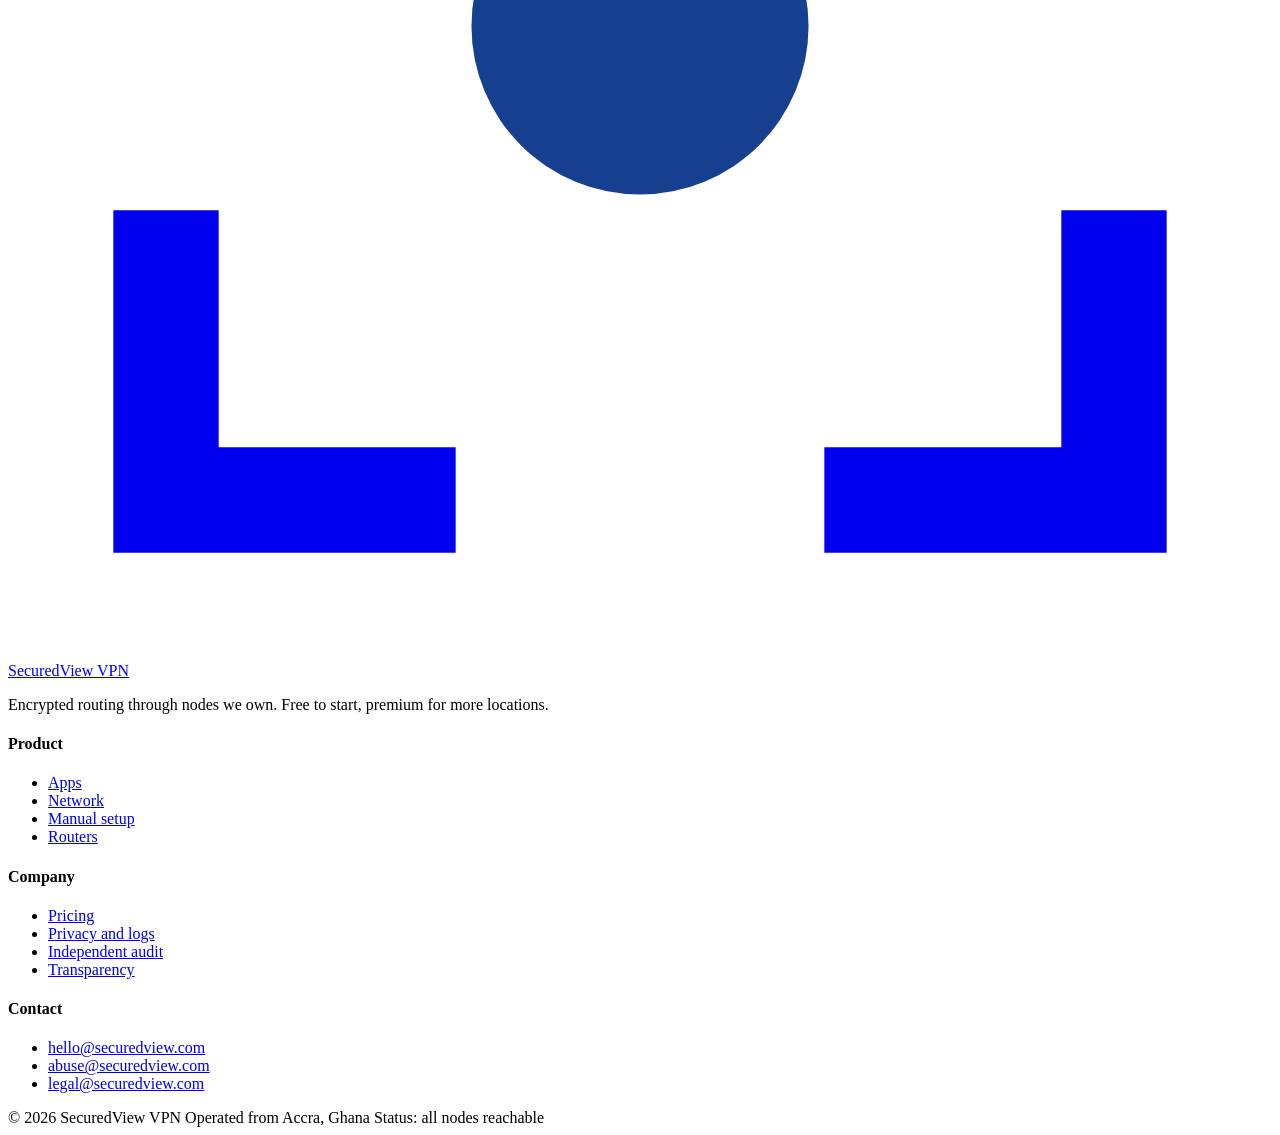
==== commit b4b80466: "Branding: SecuredView → SecuredView VPN everywhere (website + app + window title)" ====
--- a/old-site/index.html
+++ b/old-site/index.html
@@ -4,8 +4,8 @@
 <meta charset="utf-8">
 <meta name="viewport" content="width=device-width, initial-scale=1">
 <meta name="theme-color" content="#eceef0">
-<title>SecuredView | Private access to the open internet, free to start</title>
-<meta name="description" content="SecuredView encrypts your connection and routes it through exit nodes worldwide. Start free with 2 servers, or unlock 9 locations from $3.99/mo. No account needed for free use.">
+<title>SecuredView VPN | Private access to the open internet, free to start</title>
+<meta name="description" content="SecuredView VPN encrypts your connection and routes it through exit nodes worldwide. Start free with 2 servers, or unlock 9 locations from $3.99/mo. No account needed for free use.">
 <link rel="icon" type="image/svg+xml" href="/img/favicon.svg">
 <link rel="preconnect" href="https://fonts.googleapis.com">
 <link rel="preconnect" href="https://fonts.gstatic.com" crossorigin>
@@ -13,7 +13,7 @@
 <link rel="stylesheet" href="/css/styles.css">
 <script>document.documentElement.classList.add("js")</script>
 <meta property="og:type" content="website">
-<meta property="og:title" content="SecuredView | Private access to the open internet">
+<meta property="og:title" content="SecuredView VPN | Private access to the open internet">
 <meta property="og:description" content="Start free with 2 servers and full encryption. Premium unlocks 9 locations worldwide from $3.99/mo. No account needed for free use.">
 <meta property="og:image" content="/img/og.png">
 <meta property="og:image:width" content="1200">
@@ -26,9 +26,9 @@
 
 <header class="hdr">
   <div class="wrap hdr-in">
-    <a class="brand" href="/index.html" aria-label="SecuredView home">
+    <a class="brand" href="/index.html" aria-label="SecuredView VPN home">
       <svg viewBox="0 0 24 24" fill="none" aria-hidden="true"><path d="M3 8.5V3h5.5M15.5 3H21v5.5M21 15.5V21h-5.5M8.5 21H3v-5.5" stroke="currentColor" stroke-width="2"/><circle cx="12" cy="12" r="3.2" fill="#163f8f"/></svg>
-      <span>SecuredView</span>
+      <span>SecuredView VPN</span>
     </a>
     <div class="hdr-right">
       <nav class="nav" aria-label="Primary">
@@ -37,7 +37,7 @@
         <a href="/free.html">Pricing</a>
         <a href="/privacy.html">Privacy</a>
       </nav>
-      <a class="btn btn-fill" href="/apps.html">Get SecuredView</a>
+      <a class="btn btn-fill" href="/apps.html">Get SecuredView VPN</a>
       <button class="burger" id="burger" aria-label="Open menu" aria-expanded="false" aria-controls="mnav">
         <svg width="24" height="24" viewBox="0 0 24 24" fill="none" stroke="currentColor" stroke-width="1.8" aria-hidden="true"><path d="M3 6h18M3 12h18M3 18h18"/></svg>
       </button>
@@ -49,7 +49,7 @@
   <a href="/apps.html">Apps</a>
   <a href="/free.html">Pricing</a>
   <a href="/privacy.html">Privacy</a>
-  <a class="btn btn-fill" href="/apps.html">Get SecuredView</a>
+  <a class="btn btn-fill" href="/apps.html">Get SecuredView VPN</a>
 </nav>
 
 <main id="main">
@@ -60,9 +60,9 @@
       <div>
         <p class="lbl">Encrypted routing, 9 locations worldwide</p>
         <h1>The open internet, reached privately.</h1>
-        <p class="lead">SecuredView seals your connection and sends it out through our own exit nodes. Start free with no account — two servers, full encryption, no ads. Upgrade for more locations and priority speeds.</p>
+        <p class="lead">SecuredView VPN seals your connection and sends it out through our own exit nodes. Start free with no account — two servers, full encryption, no ads. Upgrade for more locations and priority speeds.</p>
         <div class="hero-cta">
-          <a class="btn btn-fill" href="/apps.html">Get SecuredView
+          <a class="btn btn-fill" href="/apps.html">Get SecuredView VPN
             <svg viewBox="0 0 16 16" fill="none" stroke="currentColor" stroke-width="1.6" aria-hidden="true"><path d="M8 2v9M4.5 7.5 8 11l3.5-3.5M2.5 13.5h11"/></svg>
           </a>
           <a class="btn btn-line" href="/network.html">See the network</a>
@@ -76,7 +76,7 @@
           <span class="status" data-state="live"><i></i><span>Connected</span></span>
         </div>
 
-        <svg class="trace-svg" viewBox="0 0 540 128" role="img" aria-label="A request leaves your device inside an encrypted tunnel, passes through a SecuredView exit node, and continues to the open internet unsealed.">
+        <svg class="trace-svg" viewBox="0 0 540 128" role="img" aria-label="A request leaves your device inside an encrypted tunnel, passes through a SecuredView VPN exit node, and continues to the open internet unsealed.">
           <!-- your device -->
           <rect class="wire" x="16" y="52" width="50" height="34" rx="2"/>
           <rect class="thin" x="23" y="58" width="36" height="22" rx="1"/>
@@ -155,7 +155,7 @@
             <h3>The tunnel</h3>
             <div class="step-t">ChaCha20 Poly1305</div>
           </div>
-          <div><p>Everything leaving your device is sealed inside that tunnel. Whoever runs the network you are sitting on can see that you opened a connection to SecuredView. They cannot see what you asked for, or who you asked.</p></div>
+          <div><p>Everything leaving your device is sealed inside that tunnel. Whoever runs the network you are sitting on can see that you opened a connection to SecuredView VPN. They cannot see what you asked for, or who you asked.</p></div>
         </div>
         <div class="step">
           <div class="step-n">03</div>
@@ -186,7 +186,7 @@
             <tr>
               <th scope="col">Record</th>
               <th scope="col">Usual industry practice</th>
-              <th scope="col">Held by SecuredView</th>
+              <th scope="col">Held by SecuredView VPN</th>
             </tr>
           </thead>
           <tbody>
@@ -334,7 +334,7 @@
         <p class="lbl">Start free, go further with Premium</p>
         <div>
           <h2>Two free servers, full encryption. Nine with Premium.</h2>
-          <p>SecuredView gives you two server locations — US East and Japan Tokyo — at no cost, with no account required. The same ChaCha20 Poly1305 encryption applies to every connection. Premium adds seven more locations, three-device support, and priority speeds, starting at $3.99 per 30 days. There is no advertising, no data selling, and no contract with anyone who buys browsing data.</p>
+          <p>SecuredView VPN gives you two server locations — US East and Japan Tokyo — at no cost, with no account required. The same ChaCha20 Poly1305 encryption applies to every connection. Premium adds seven more locations, three-device support, and priority speeds, starting at $3.99 per 30 days. There is no advertising, no data selling, and no contract with anyone who buys browsing data.</p>
           <a class="tlink" href="/free.html">See pricing and plans
             <svg viewBox="0 0 16 16" fill="none" stroke="currentColor" stroke-width="1.6" aria-hidden="true"><path d="M2 8h11M9 4l4 4-4 4"/></svg>
           </a>
@@ -392,9 +392,9 @@
   <div class="wrap">
     <div class="ftr-in">
       <div>
-        <a class="brand" href="/index.html" aria-label="SecuredView home">
+        <a class="brand" href="/index.html" aria-label="SecuredView VPN home">
           <svg viewBox="0 0 24 24" fill="none" aria-hidden="true"><path d="M3 8.5V3h5.5M15.5 3H21v5.5M21 15.5V21h-5.5M8.5 21H3v-5.5" stroke="currentColor" stroke-width="2"/><circle cx="12" cy="12" r="3.2" fill="#163f8f"/></svg>
-          <span>SecuredView</span>
+          <span>SecuredView VPN</span>
         </a>
         <p class="about">Encrypted routing through nodes we own. Free to start, premium for more locations.</p>
       </div>
@@ -426,7 +426,7 @@
       </div>
     </div>
     <div class="ftr-btm">
-      <span>&copy; <span data-year>2026</span> SecuredView</span>
+      <span>&copy; <span data-year>2026</span> SecuredView VPN</span>
       <span>Operated from Accra, Ghana</span>
       <span>Status: all nodes reachable</span>
     </div>
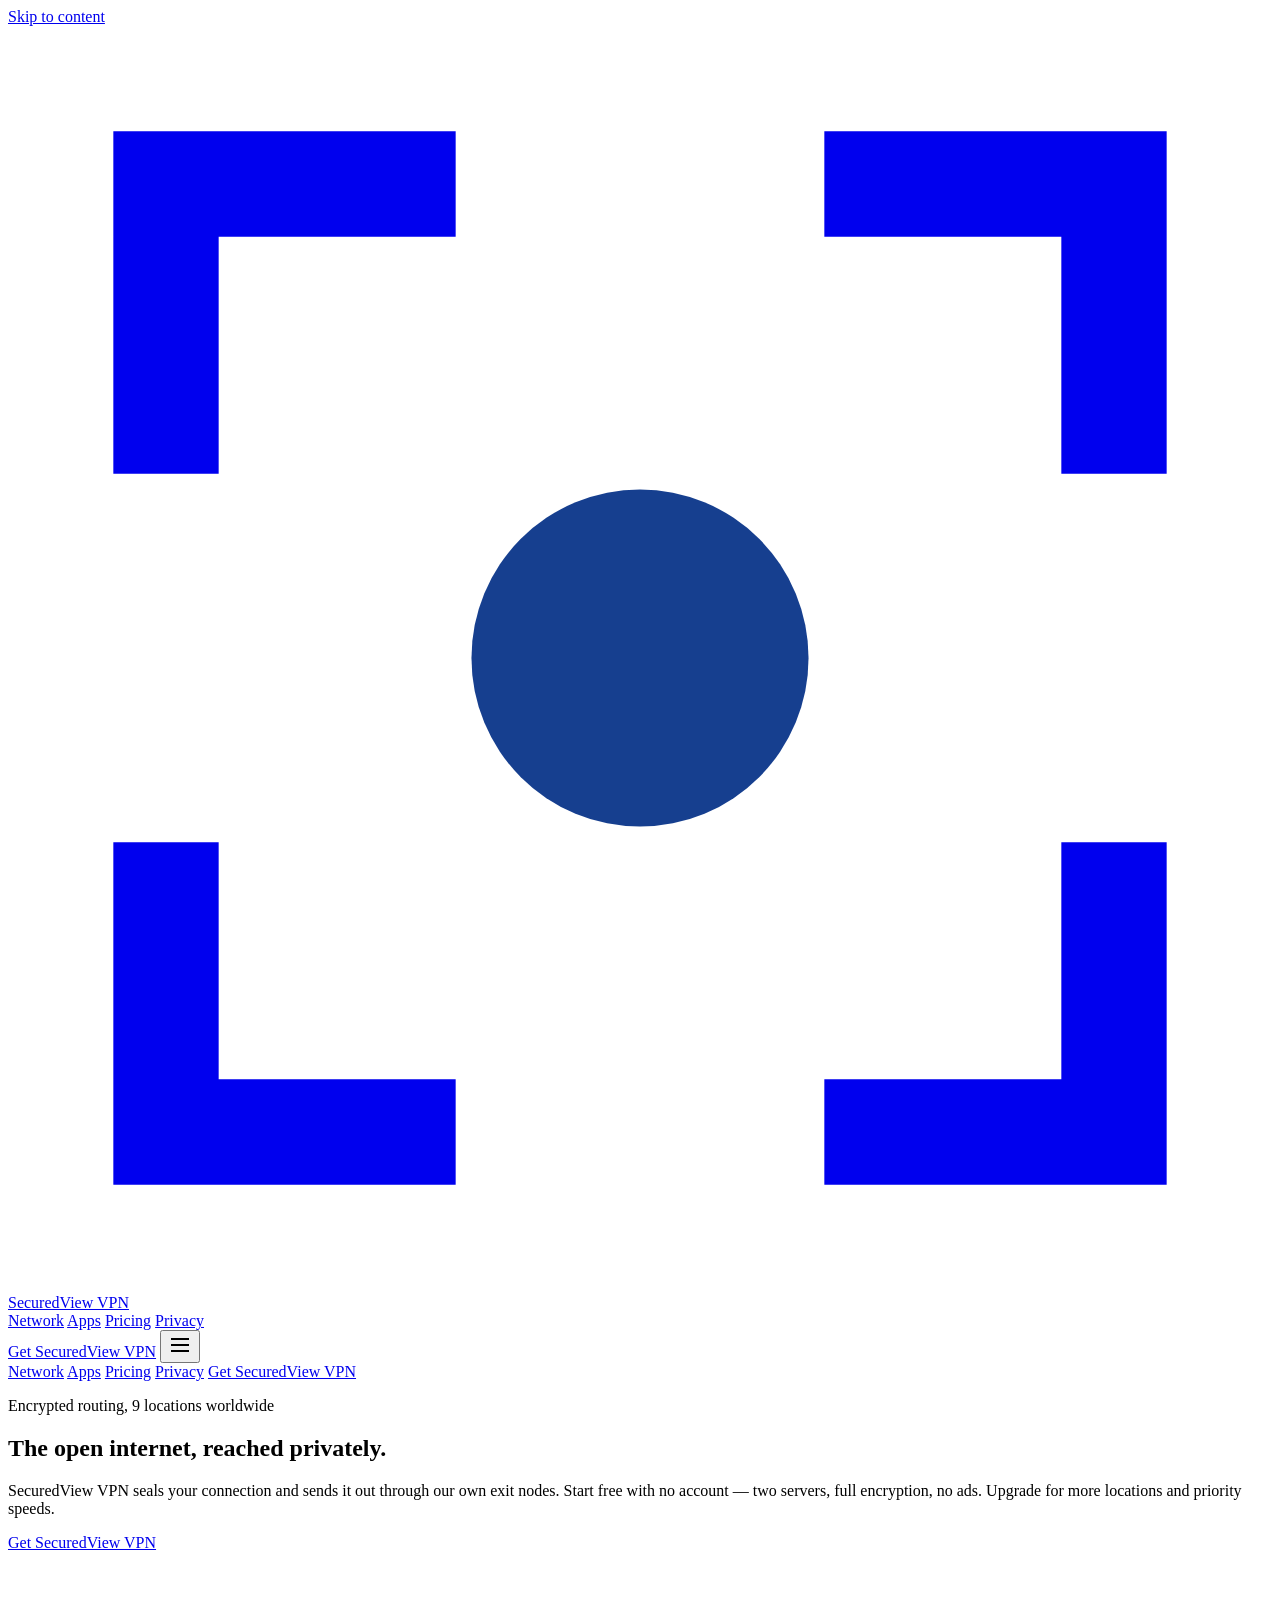
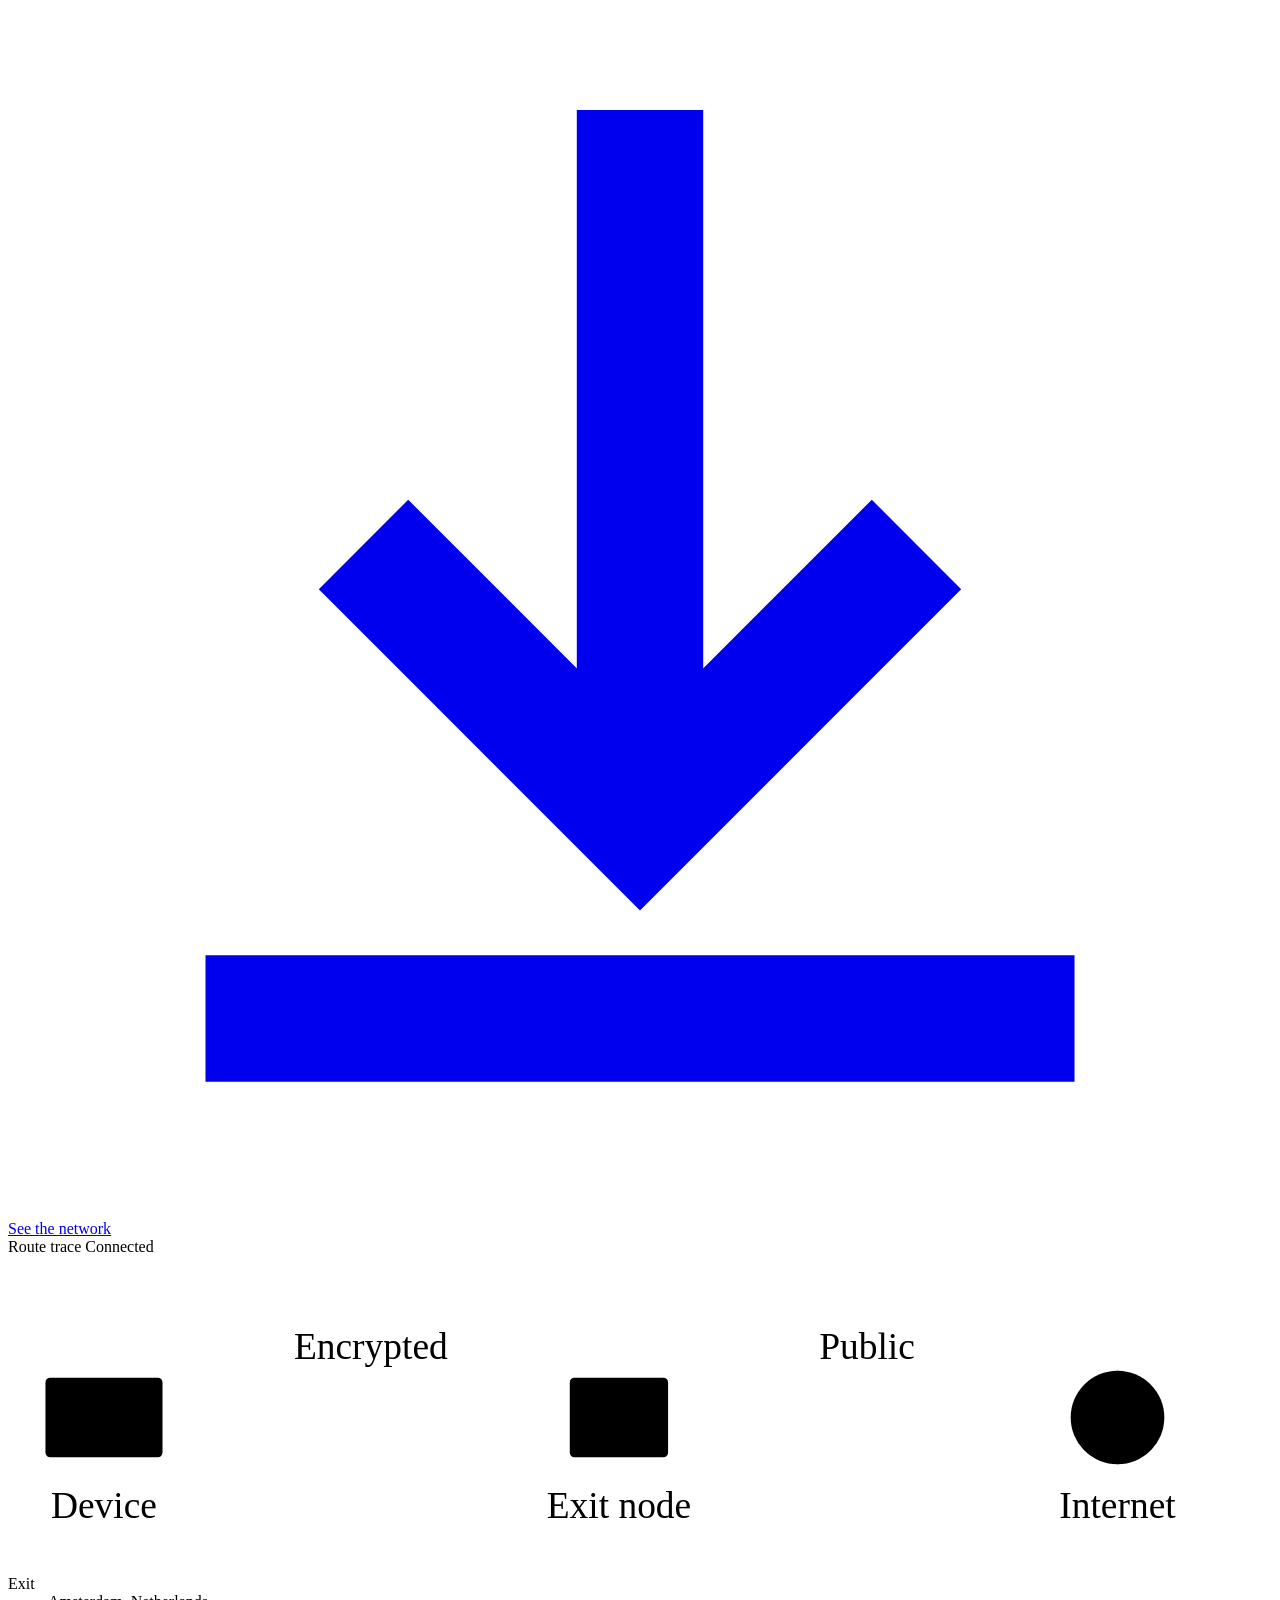
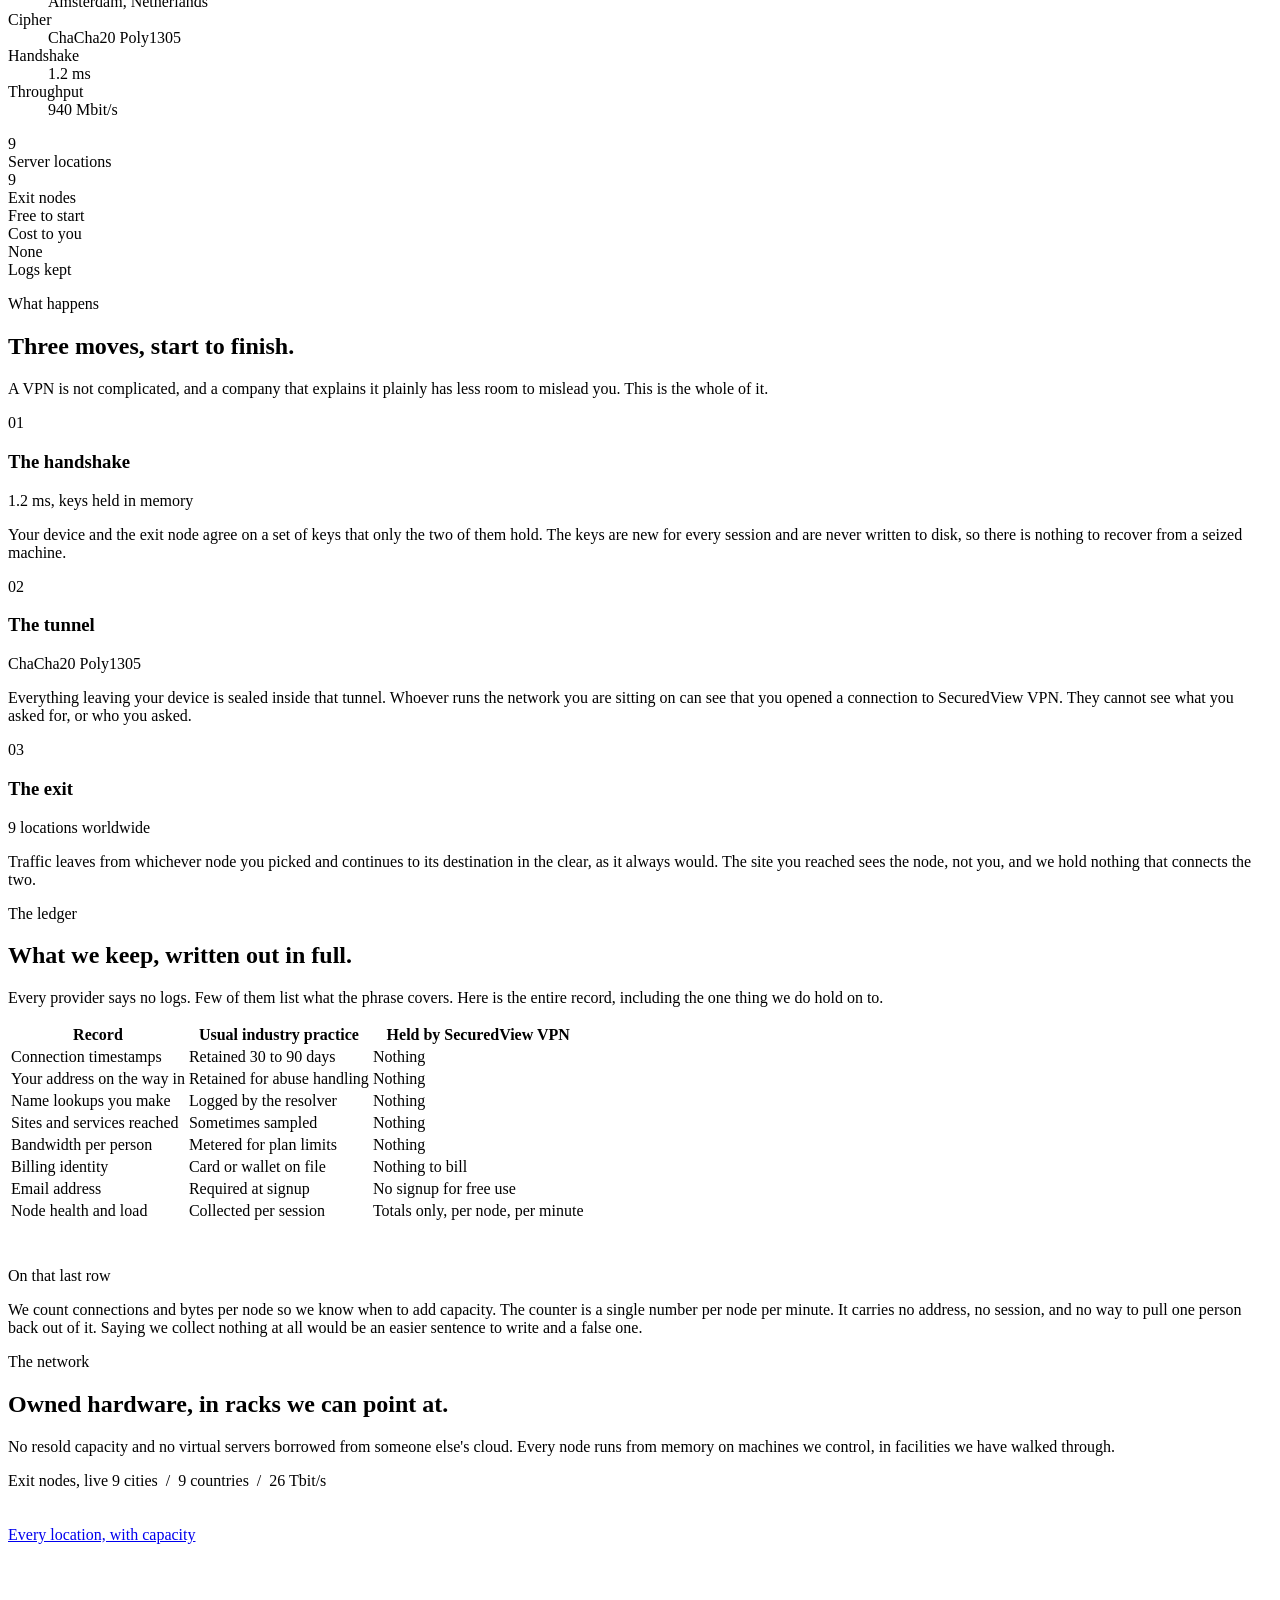
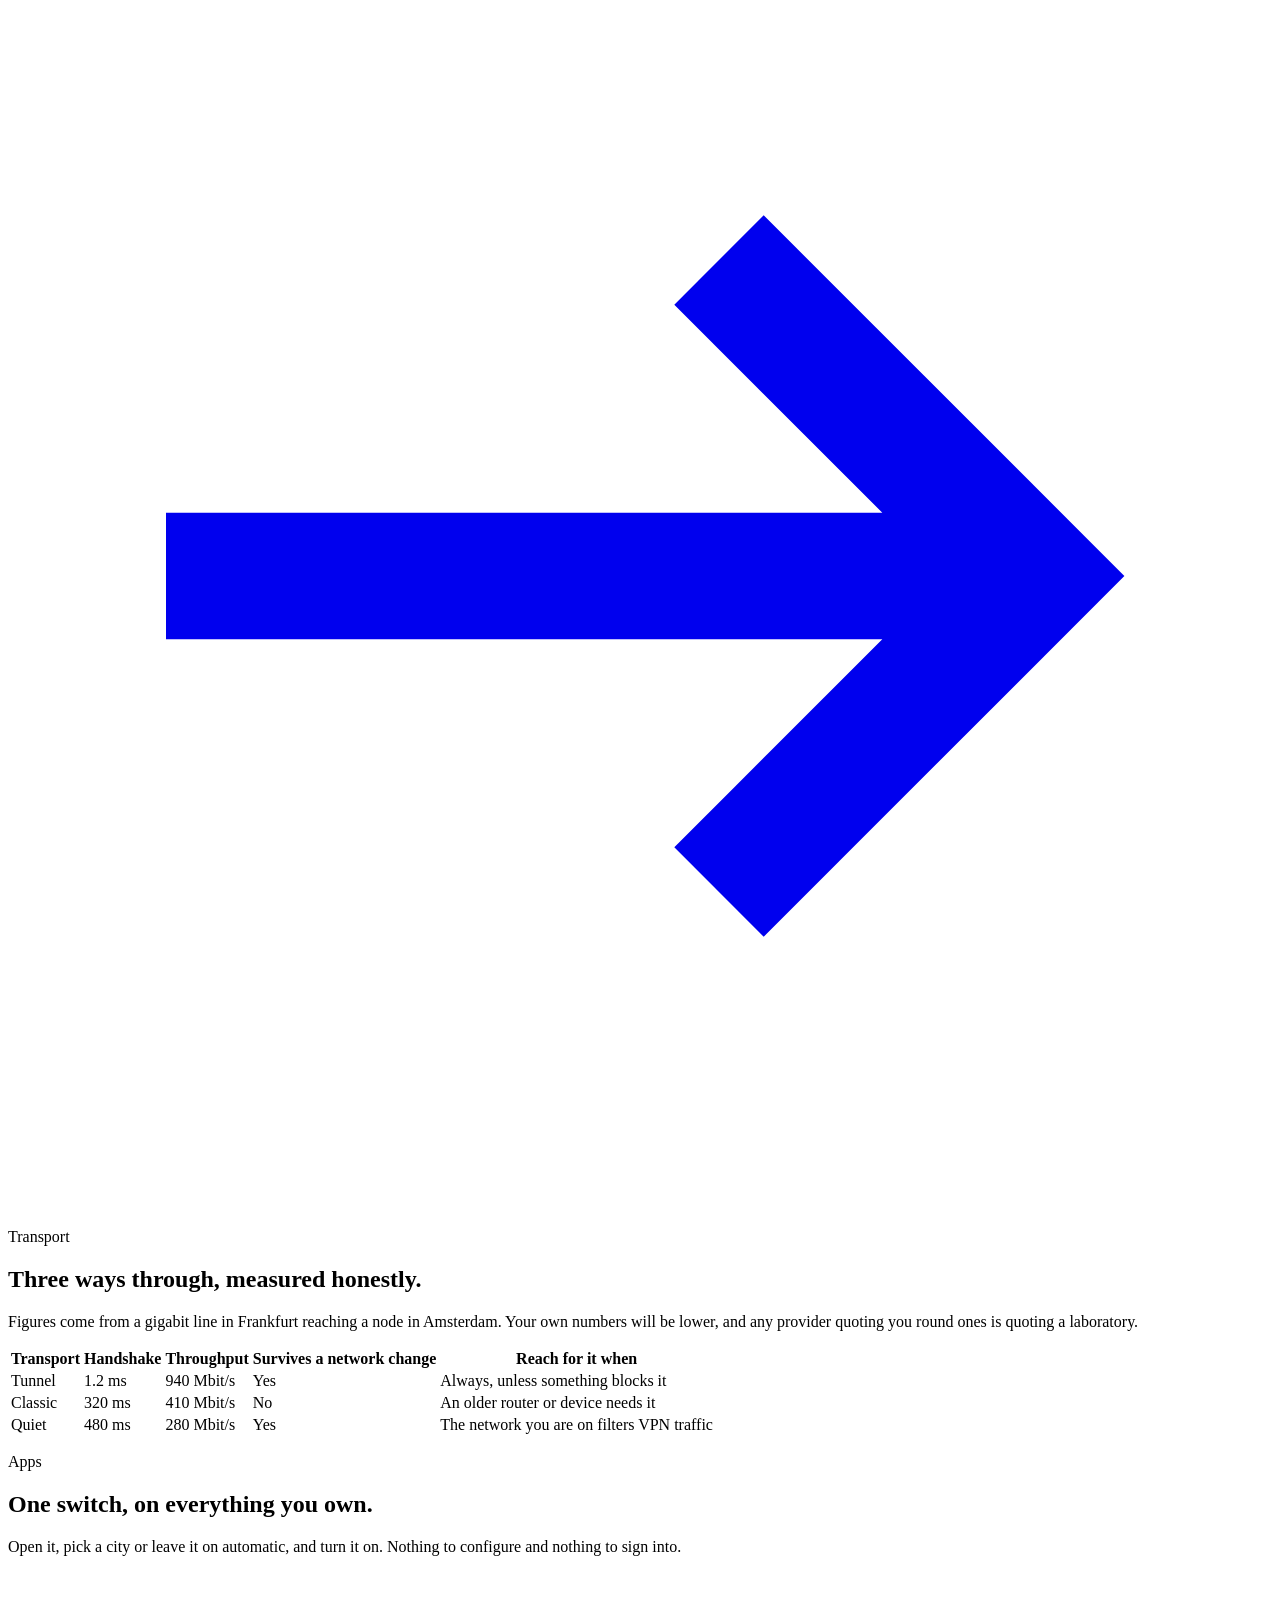
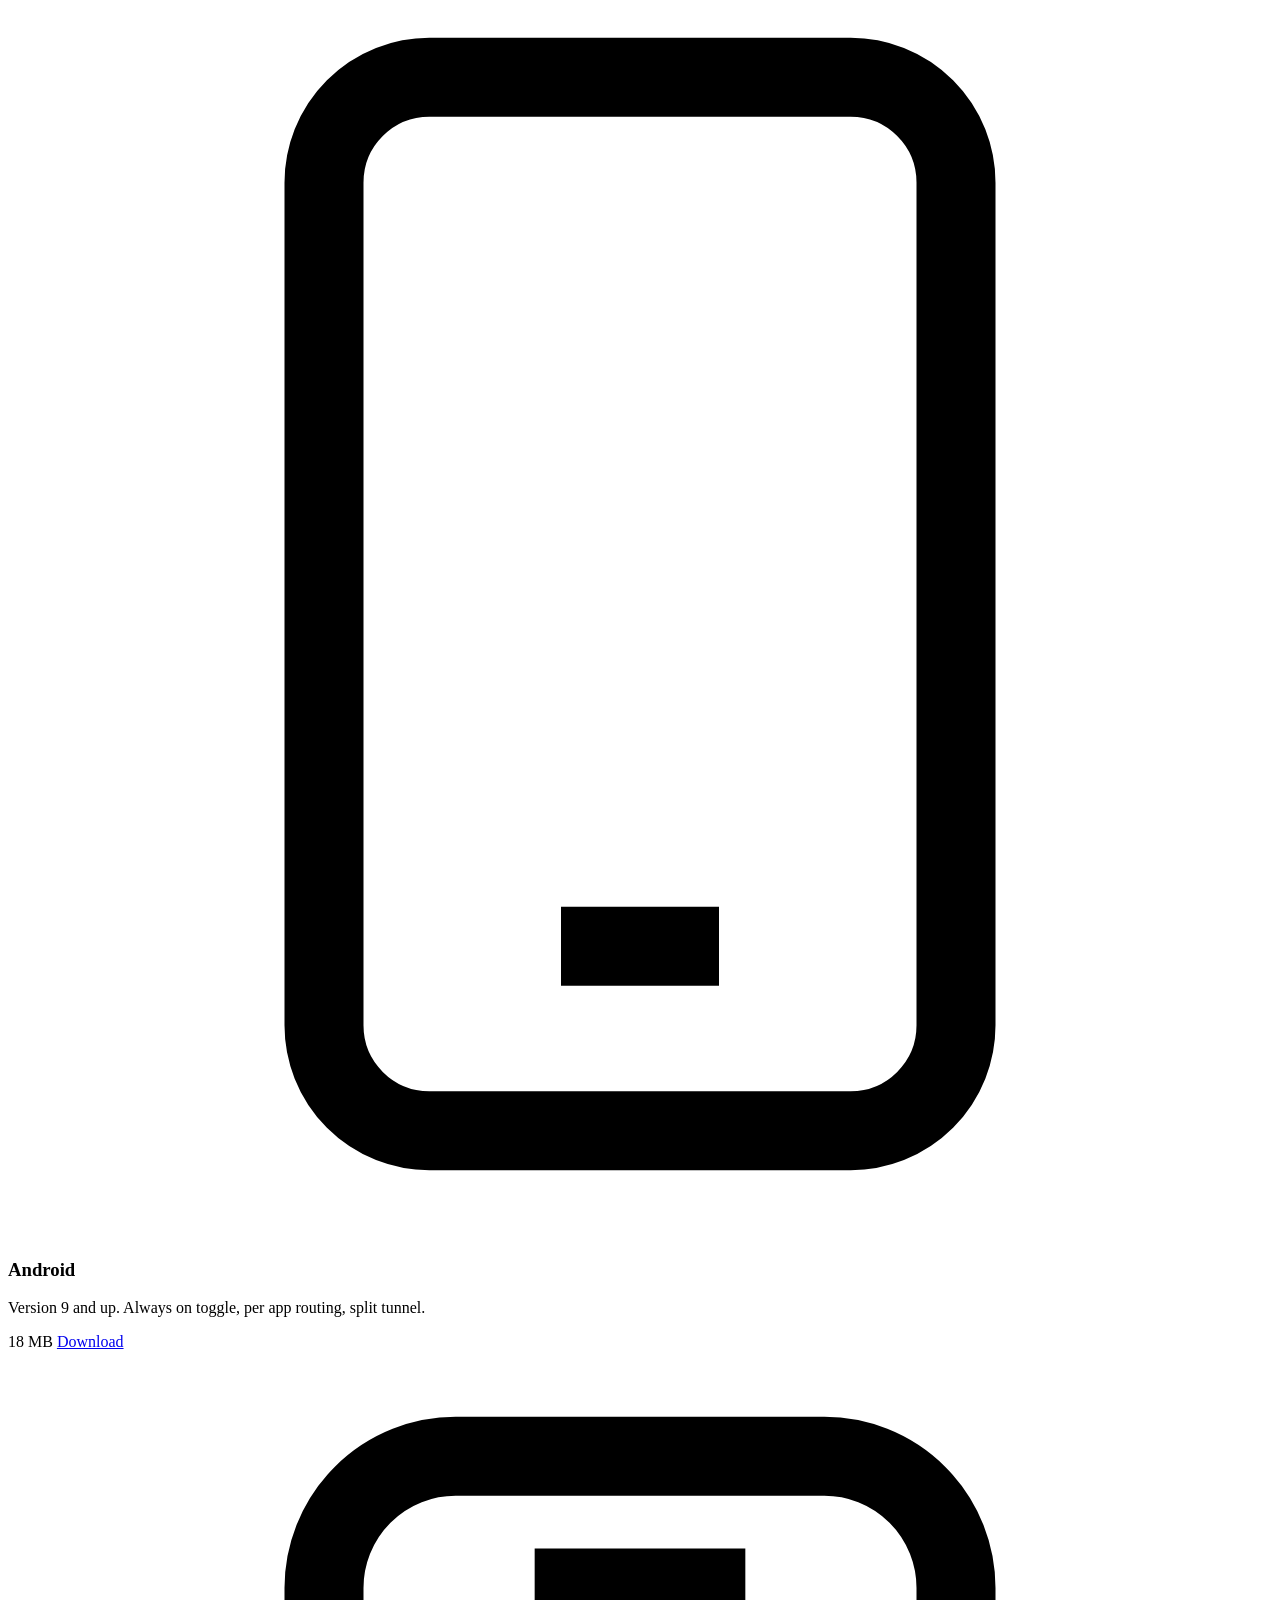
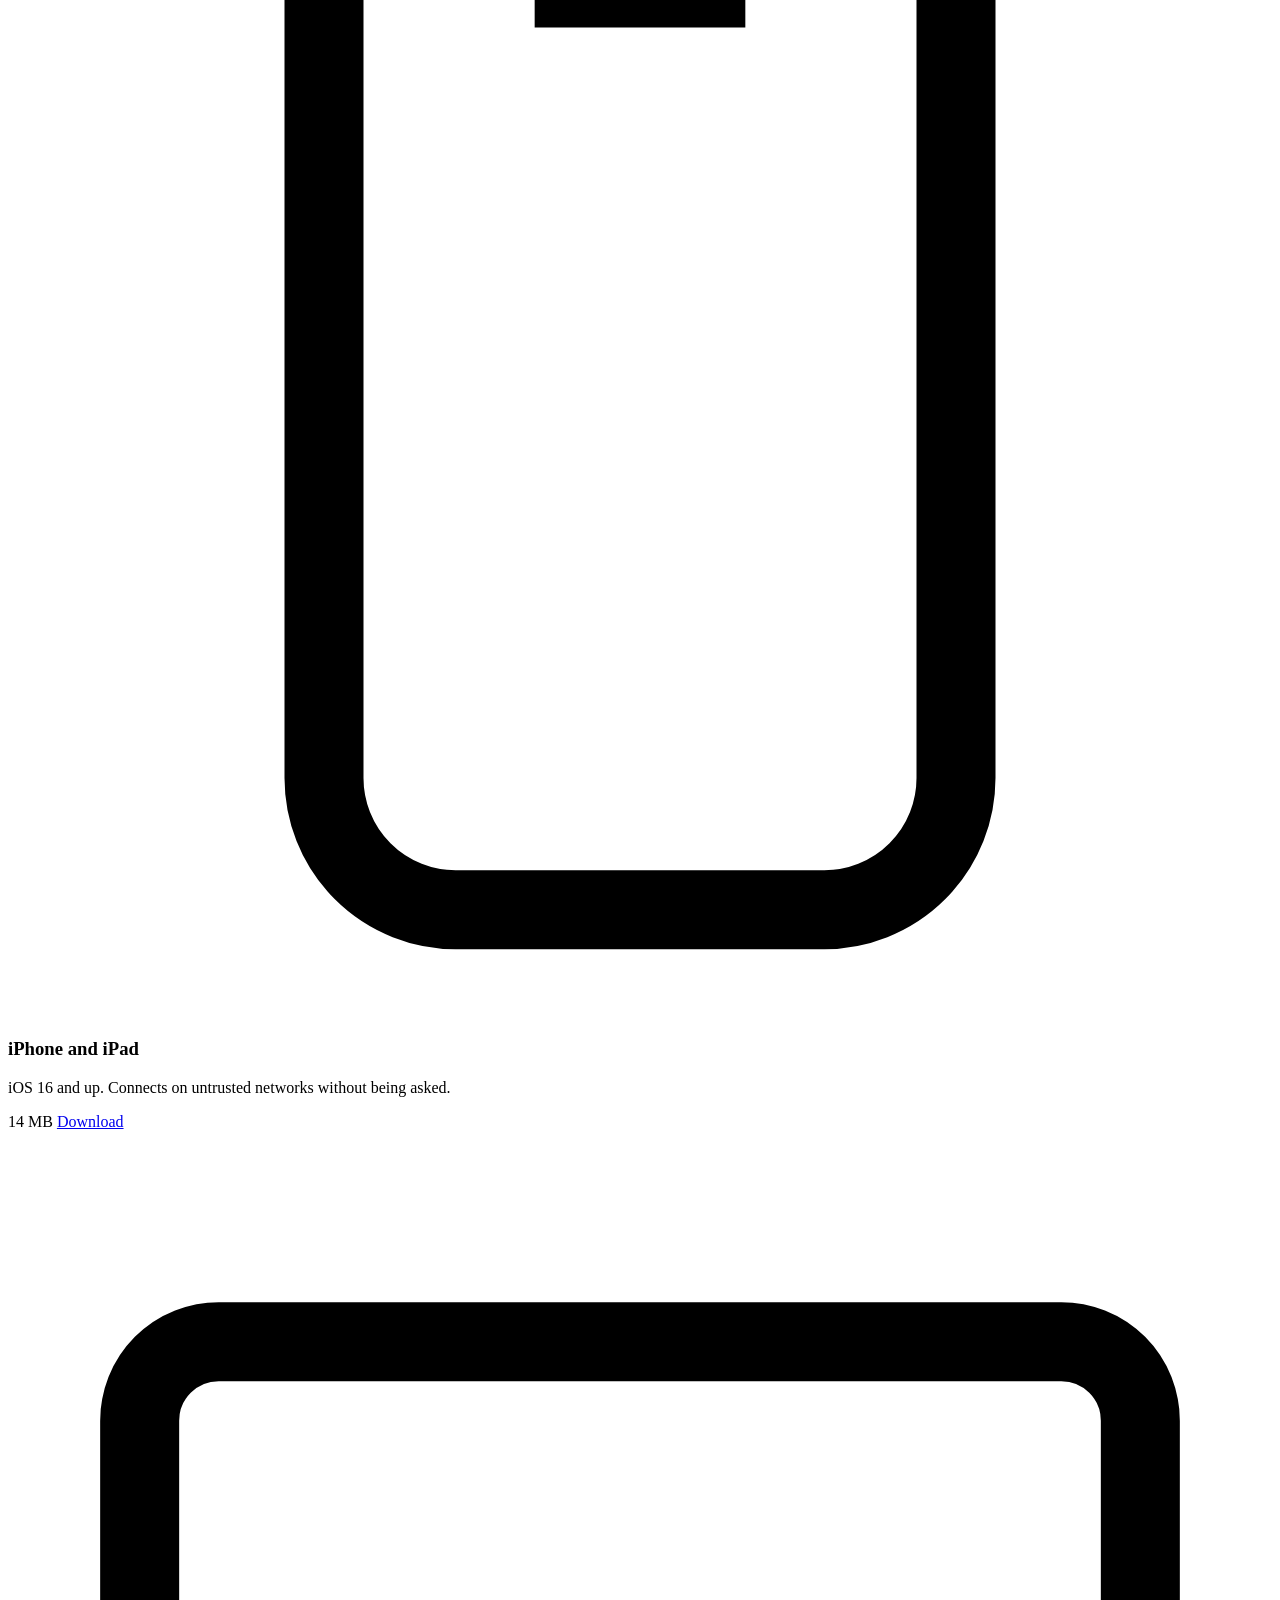
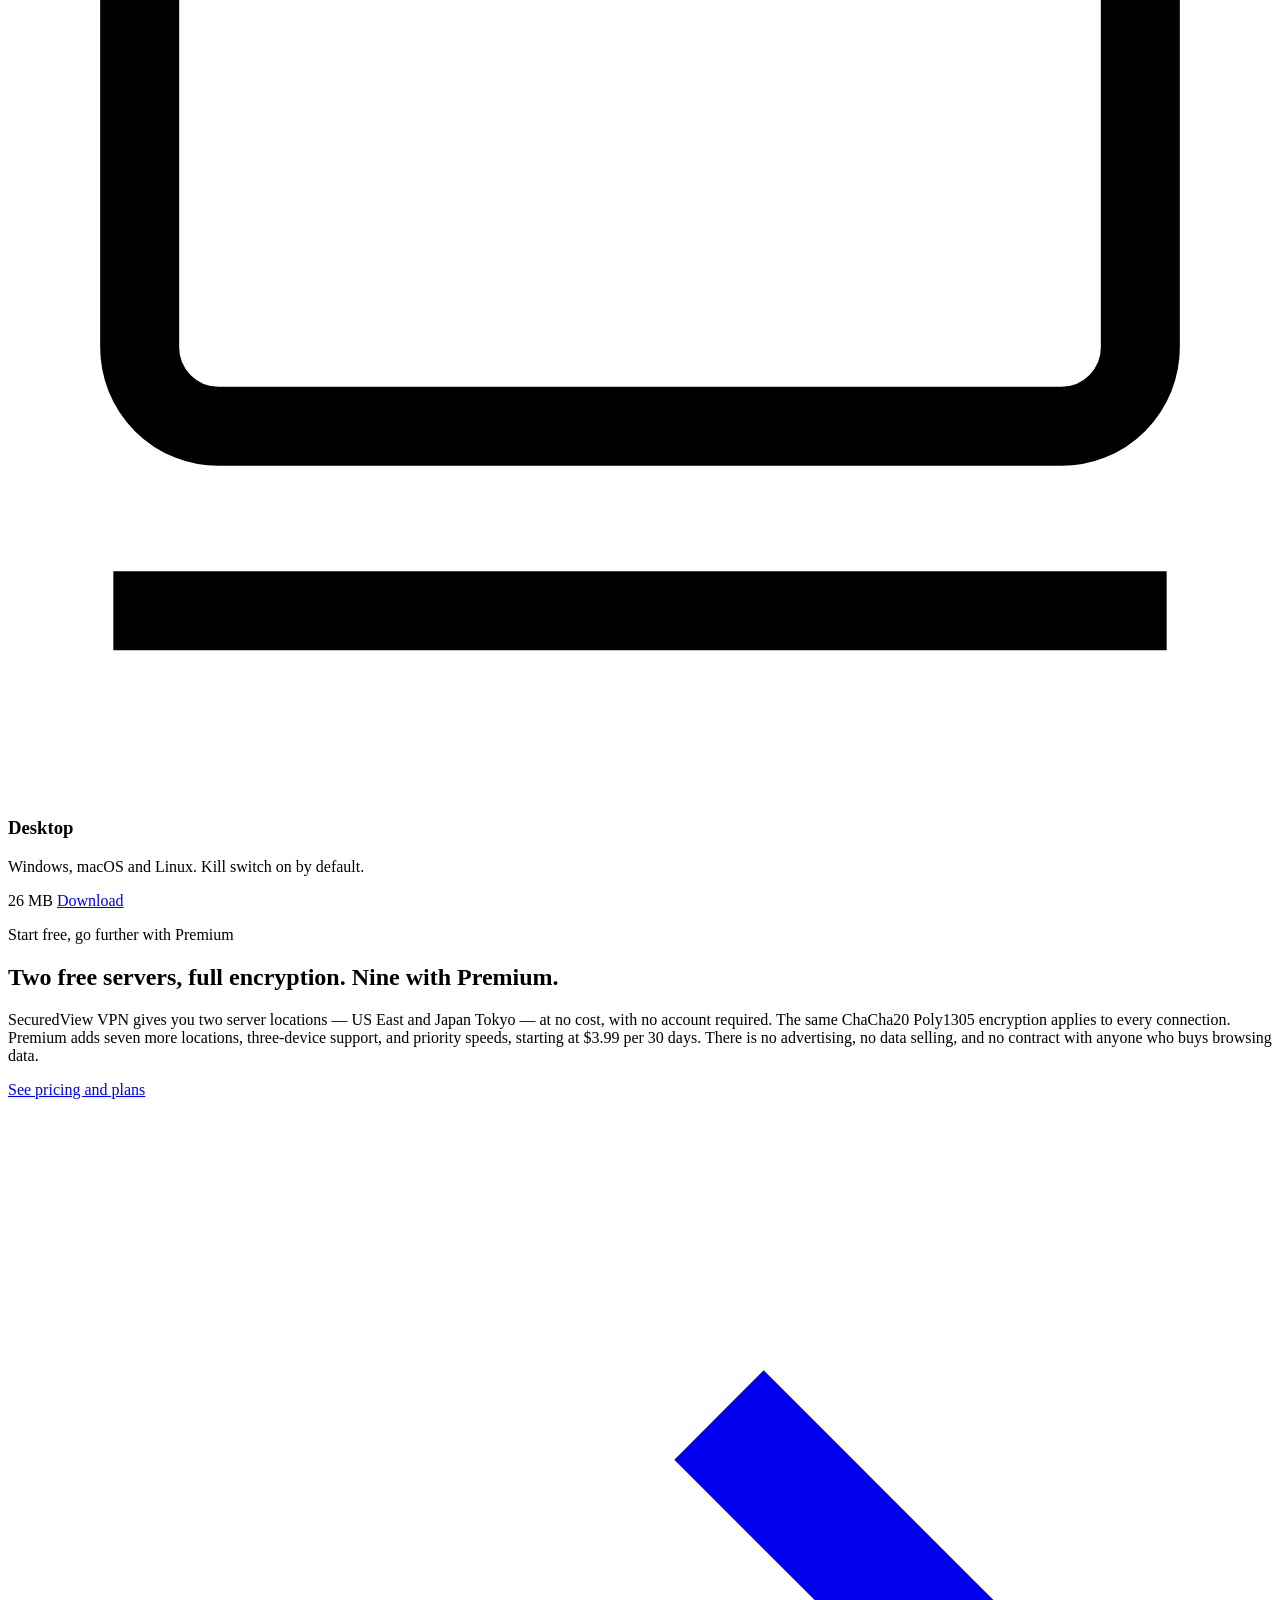
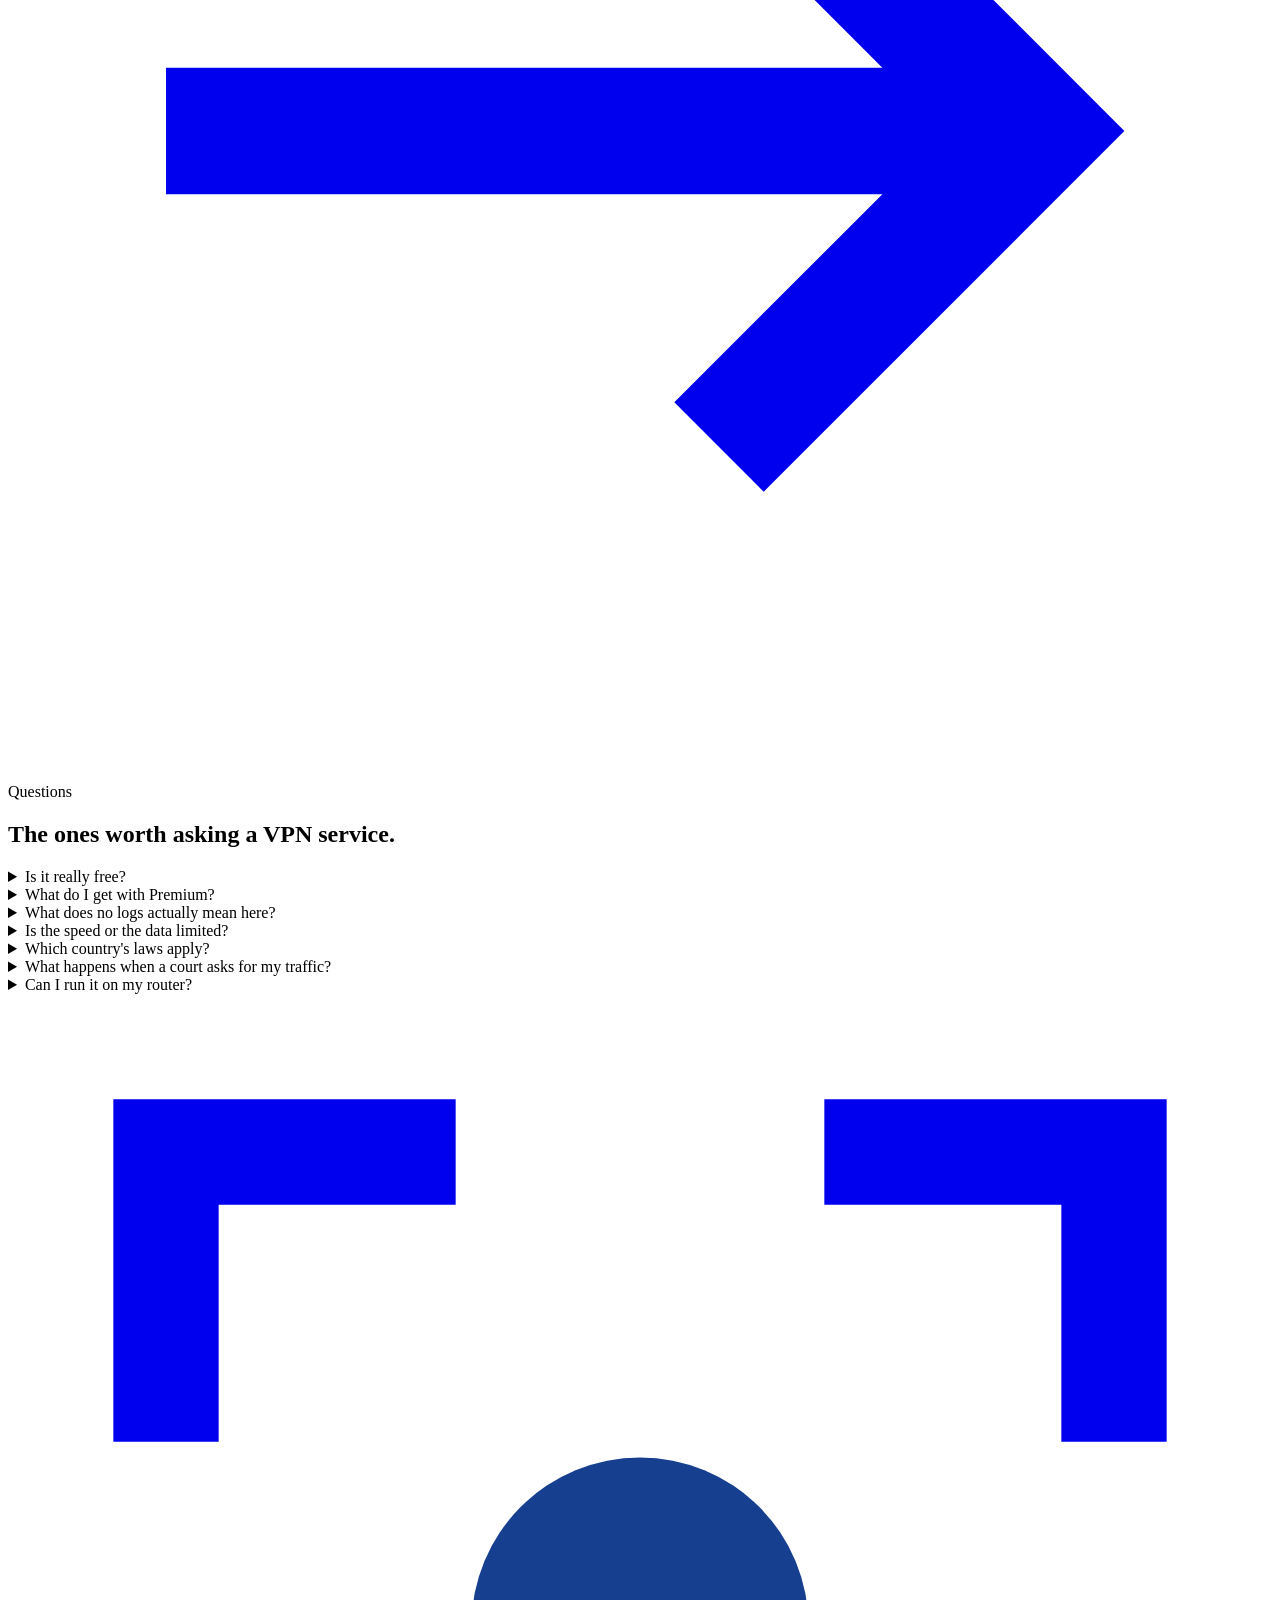
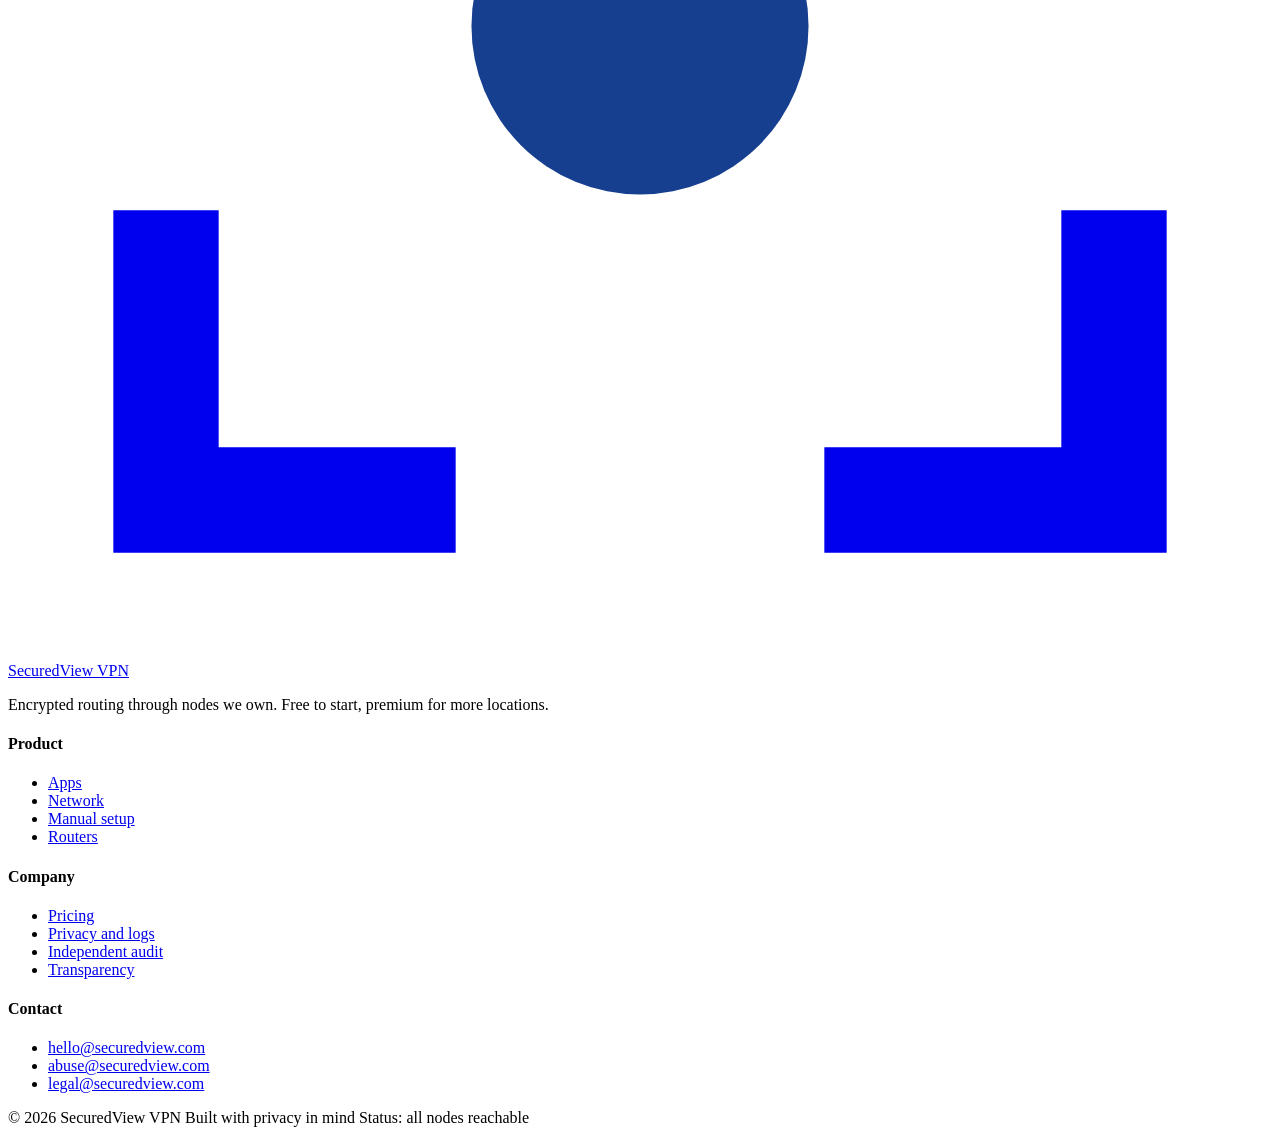
==== commit fea4df40: "Remove Ghana/Accra from website, add 4 servers (Canada, Netherlands, Korea, France) - Website: remov" ====
--- a/old-site/index.html
+++ b/old-site/index.html
@@ -372,7 +372,7 @@
         </details>
         <details>
           <summary>Which country's laws apply?</summary>
-          <p>The company is registered in Ghana and the network is operated from Accra. Ghana has no data retention mandate covering this kind of service. Nodes in other countries are subject to local law where they sit, which is one reason they run from memory and hold nothing.</p>
+          <p>SecuredView VPN operates under a strict no-logs policy. The service is structured to minimize data collection — no personal information is stored beyond what is necessary for account functionality. Nodes in other countries are subject to local law where they sit, which is one reason they run from memory and hold nothing.</p>
         </details>
         <details>
           <summary>What happens when a court asks for my traffic?</summary>
@@ -427,7 +427,7 @@
     </div>
     <div class="ftr-btm">
       <span>&copy; <span data-year>2026</span> SecuredView VPN</span>
-      <span>Operated from Accra, Ghana</span>
+      <span>Built with privacy in mind</span>
       <span>Status: all nodes reachable</span>
     </div>
   </div>
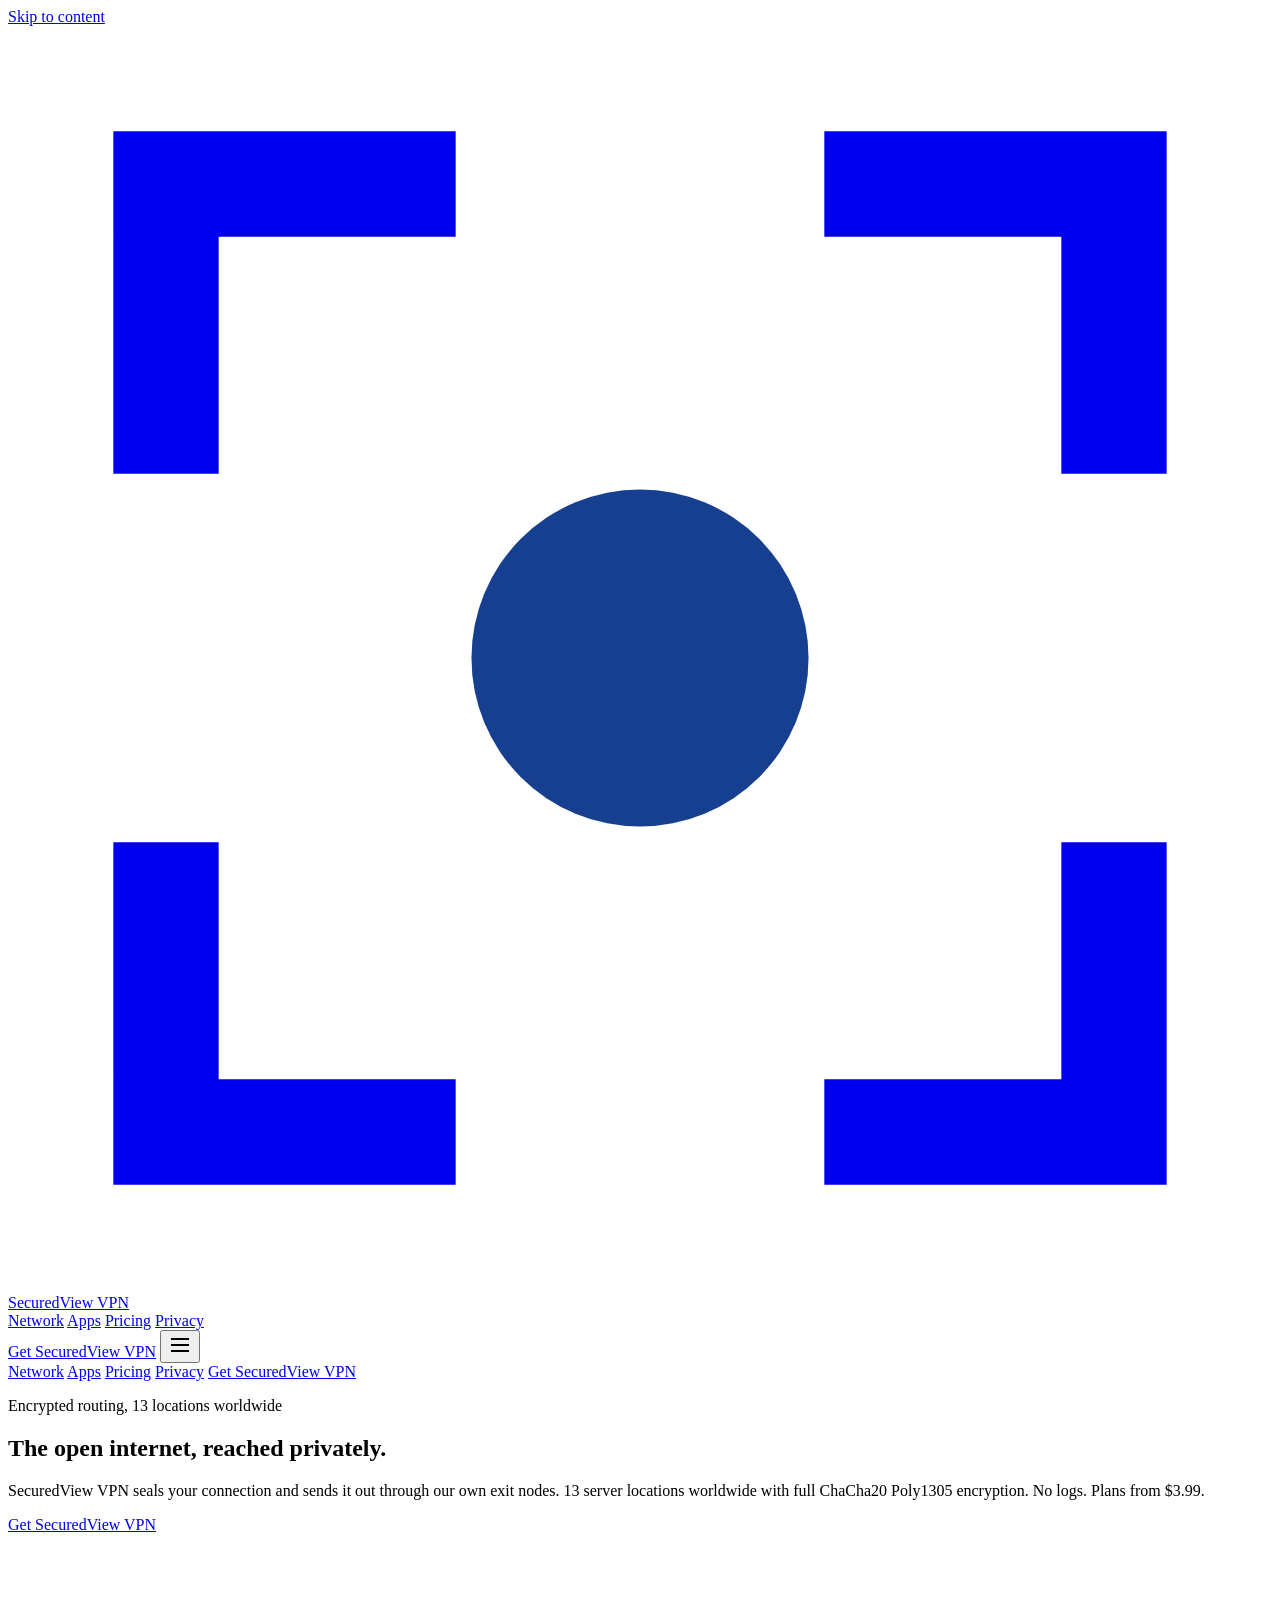
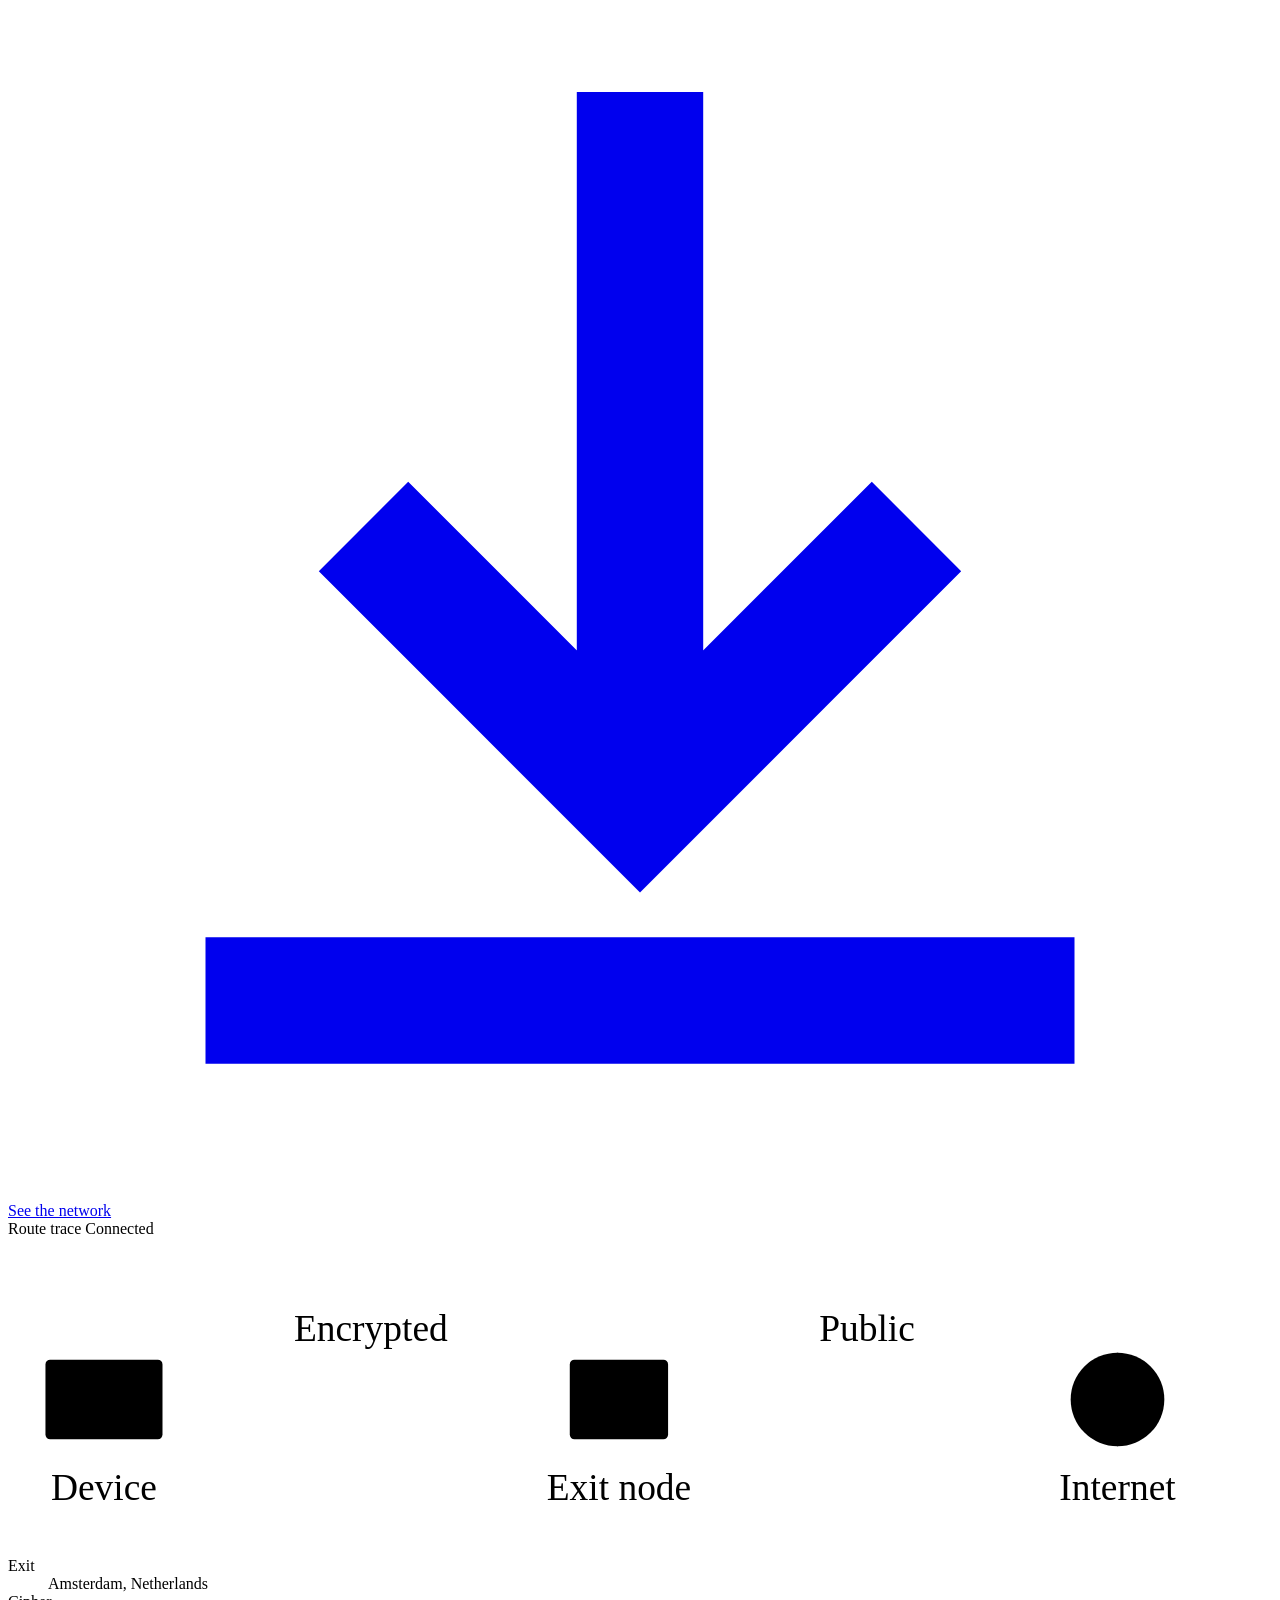
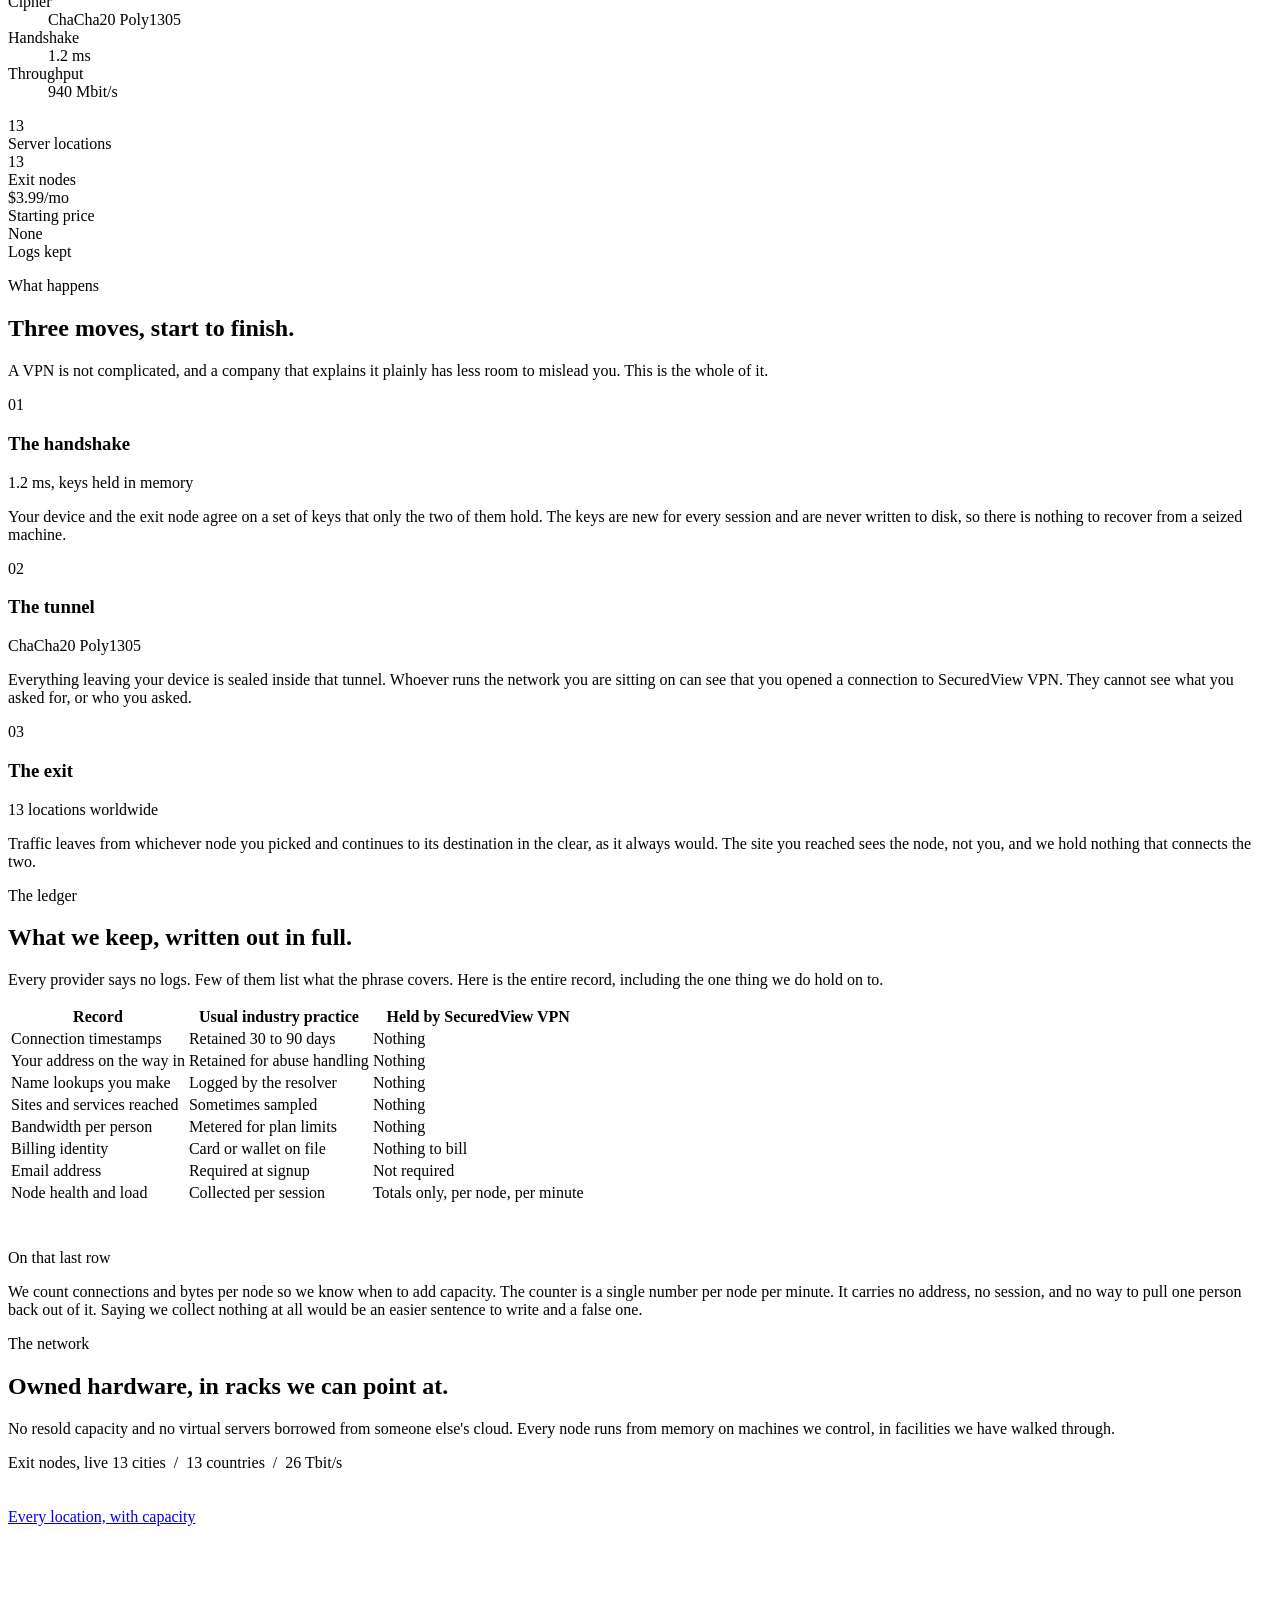
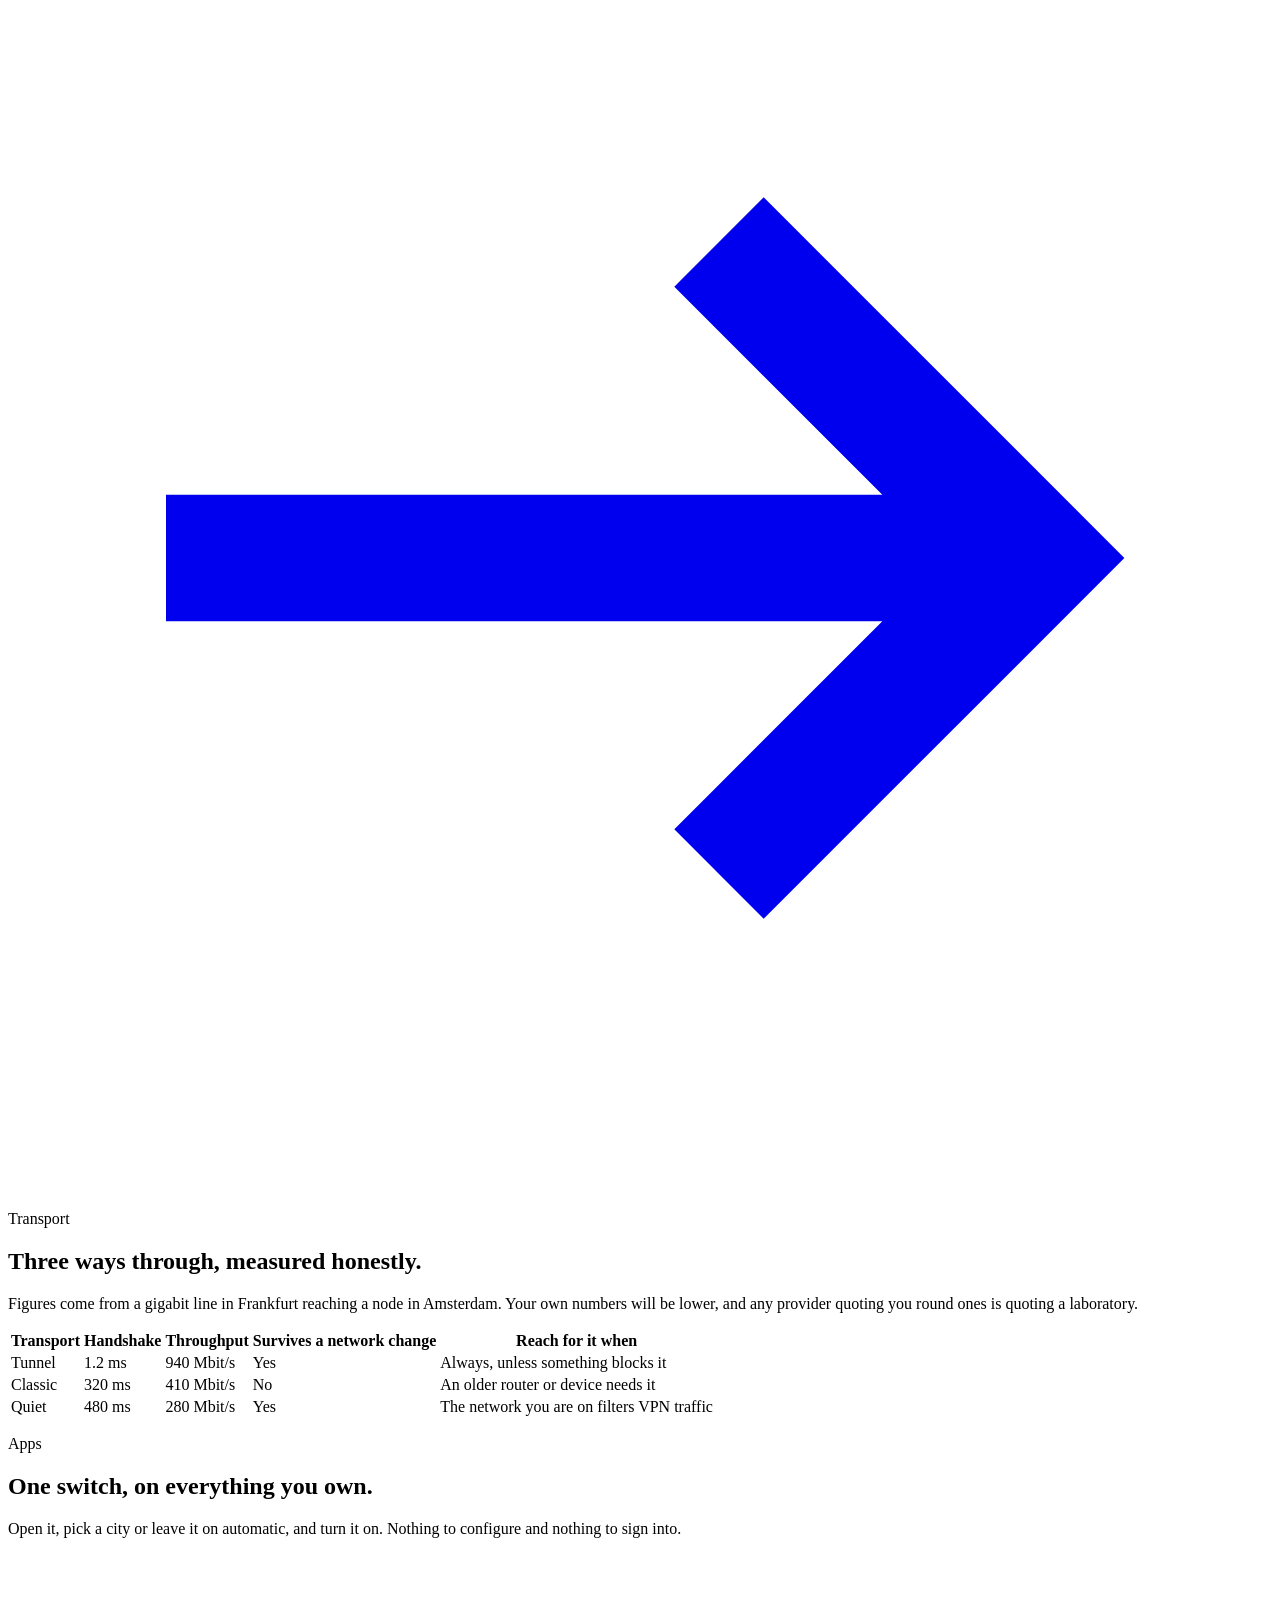
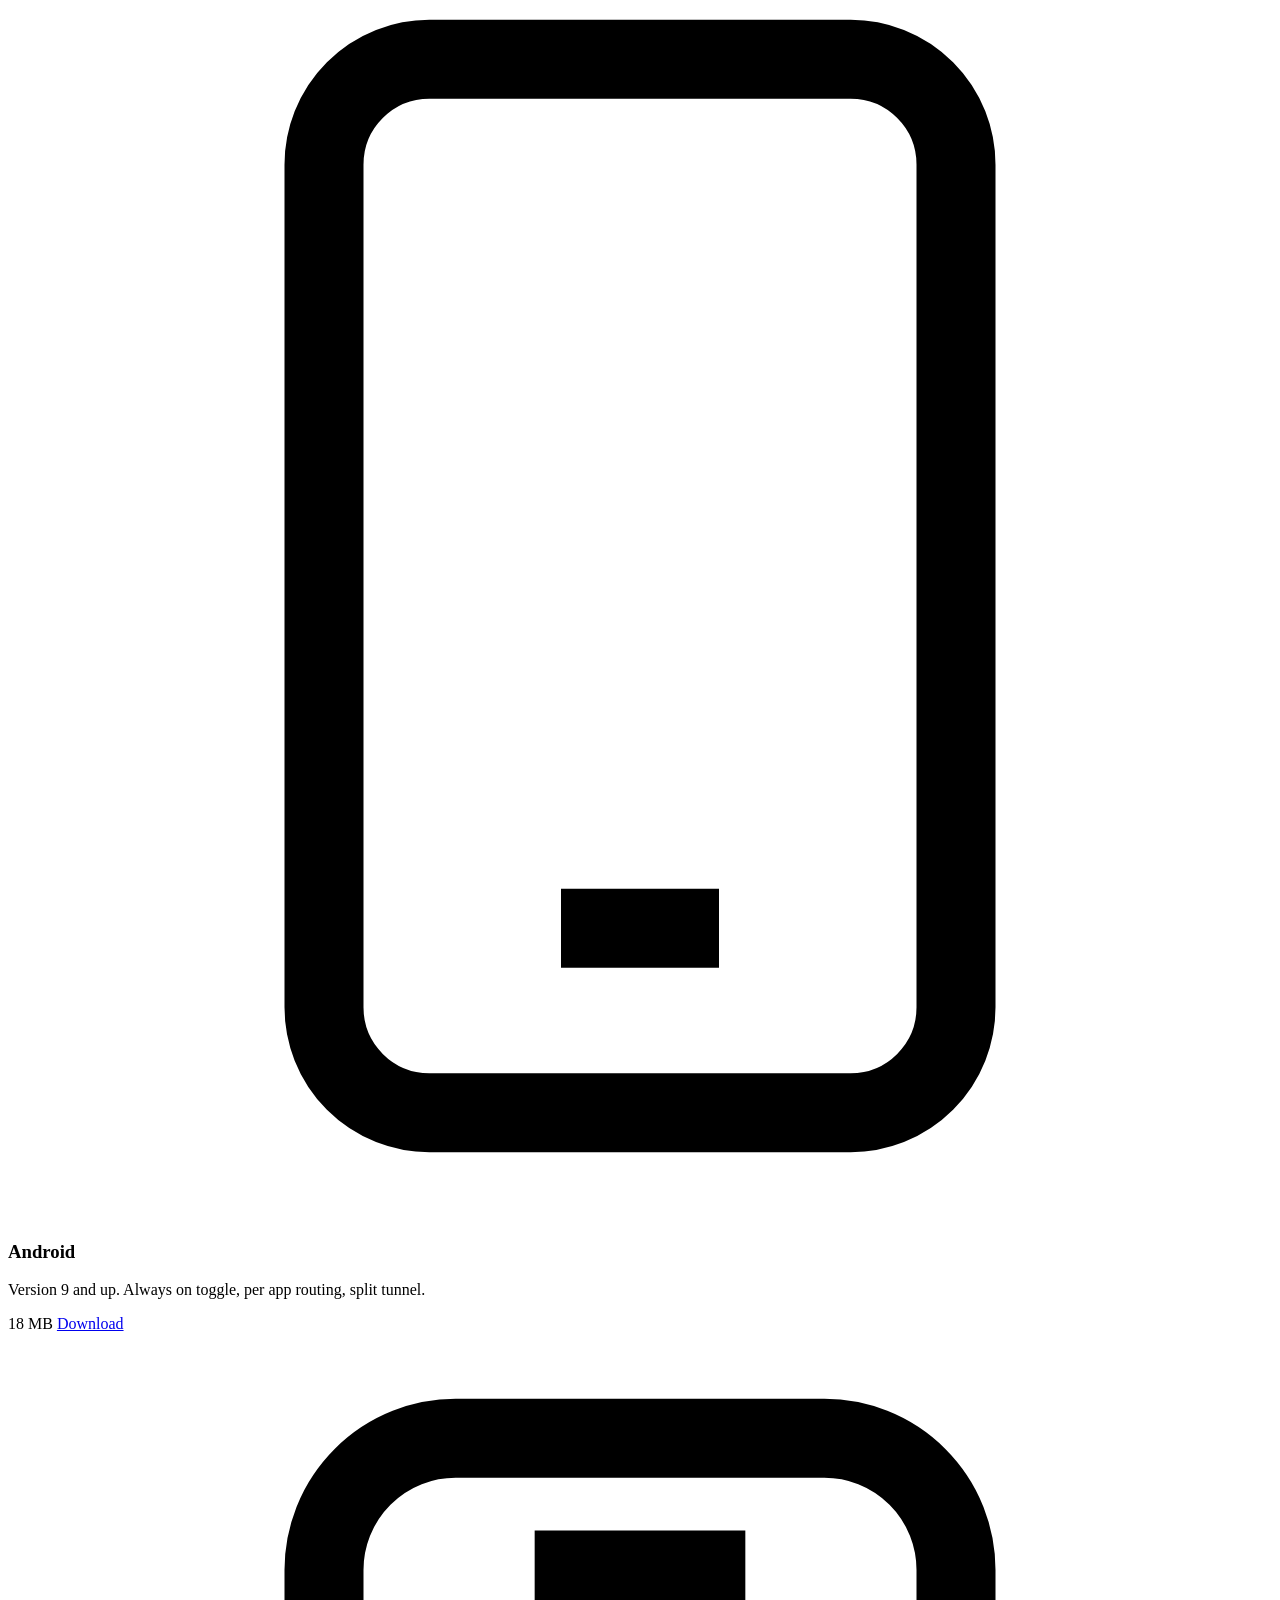
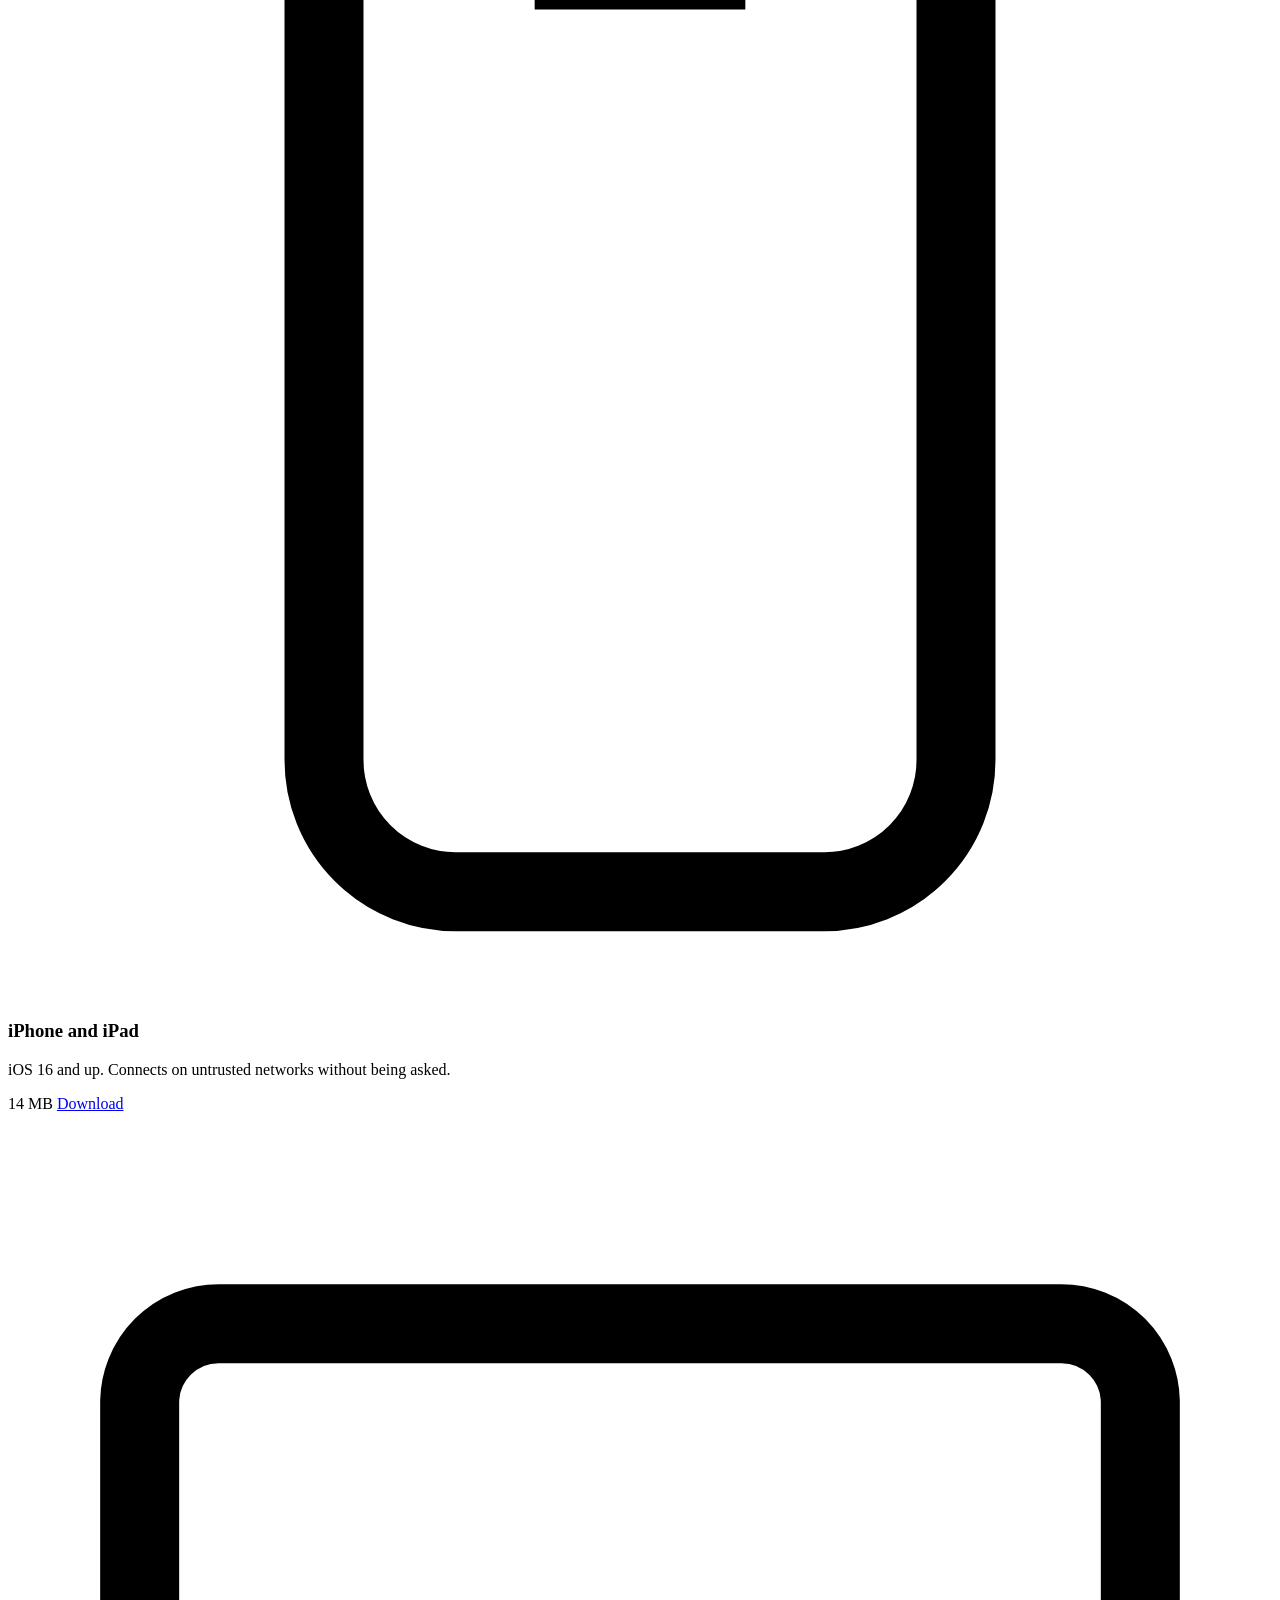
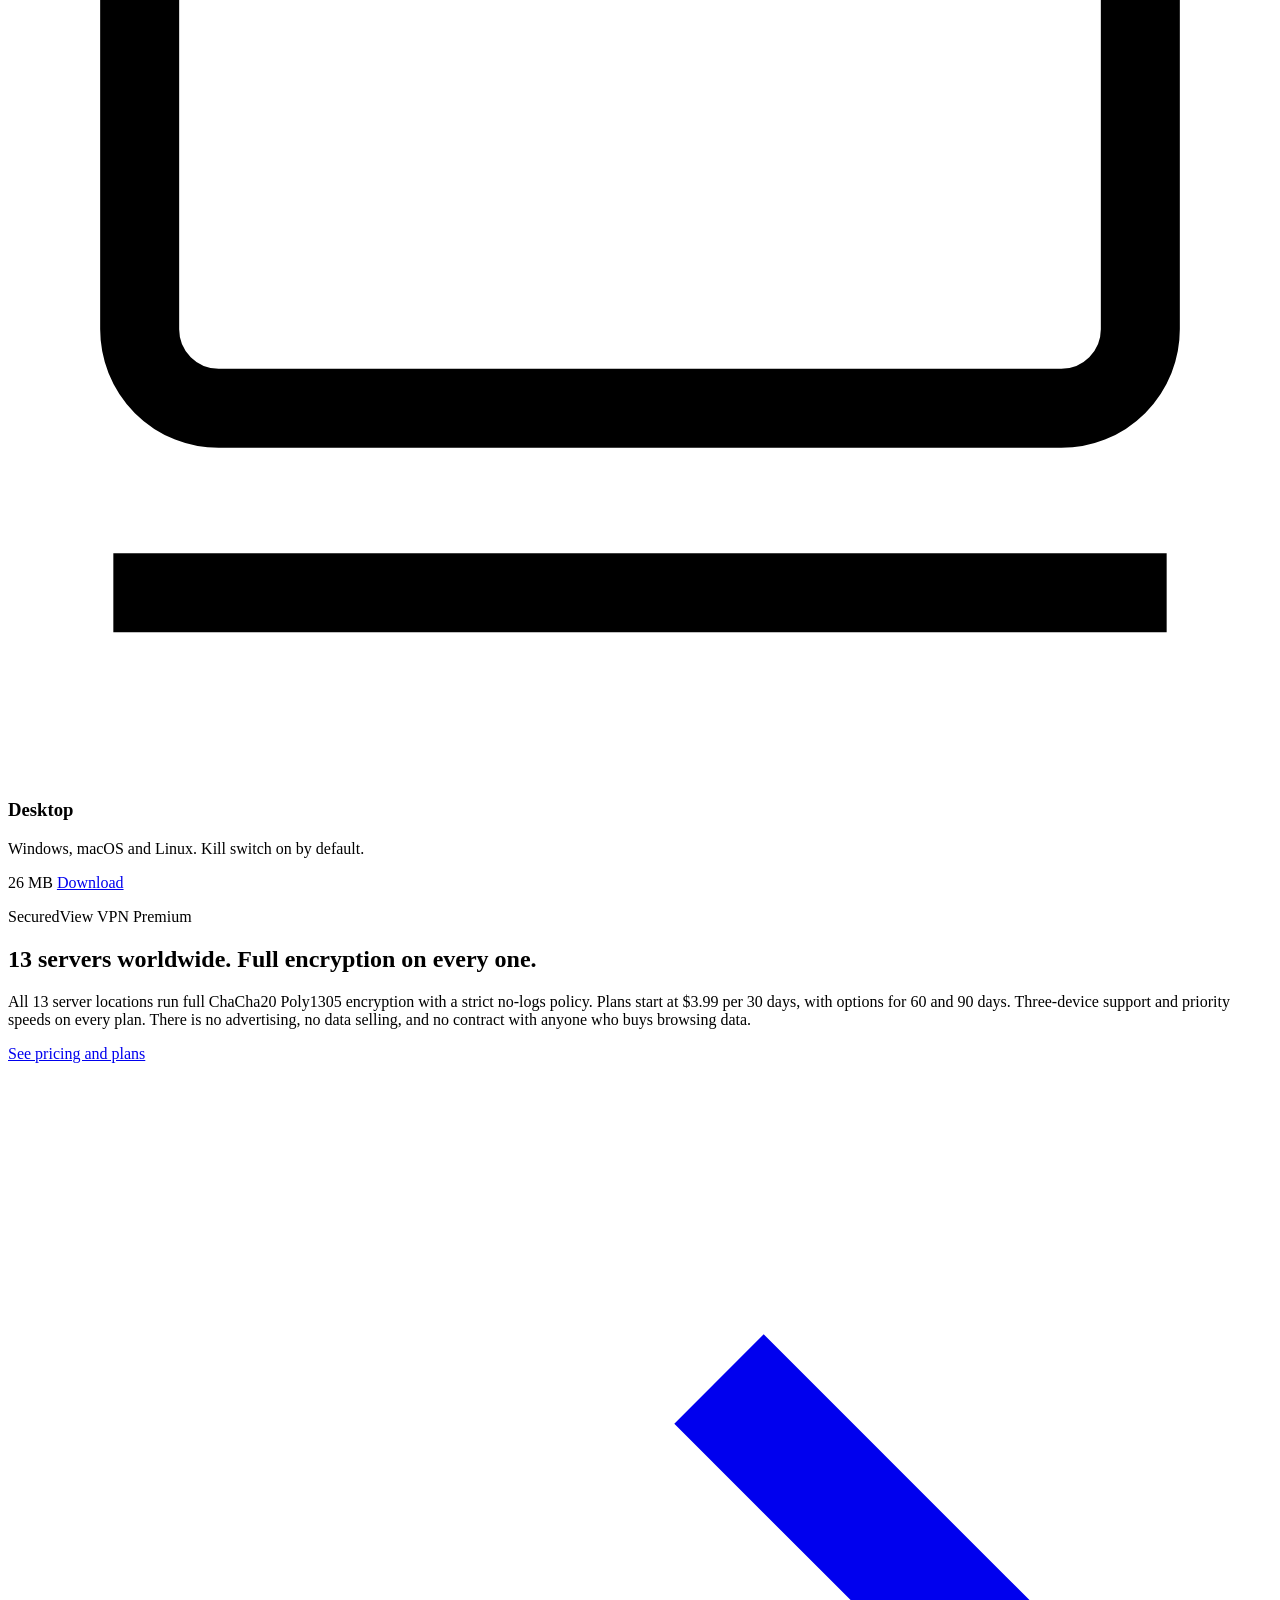
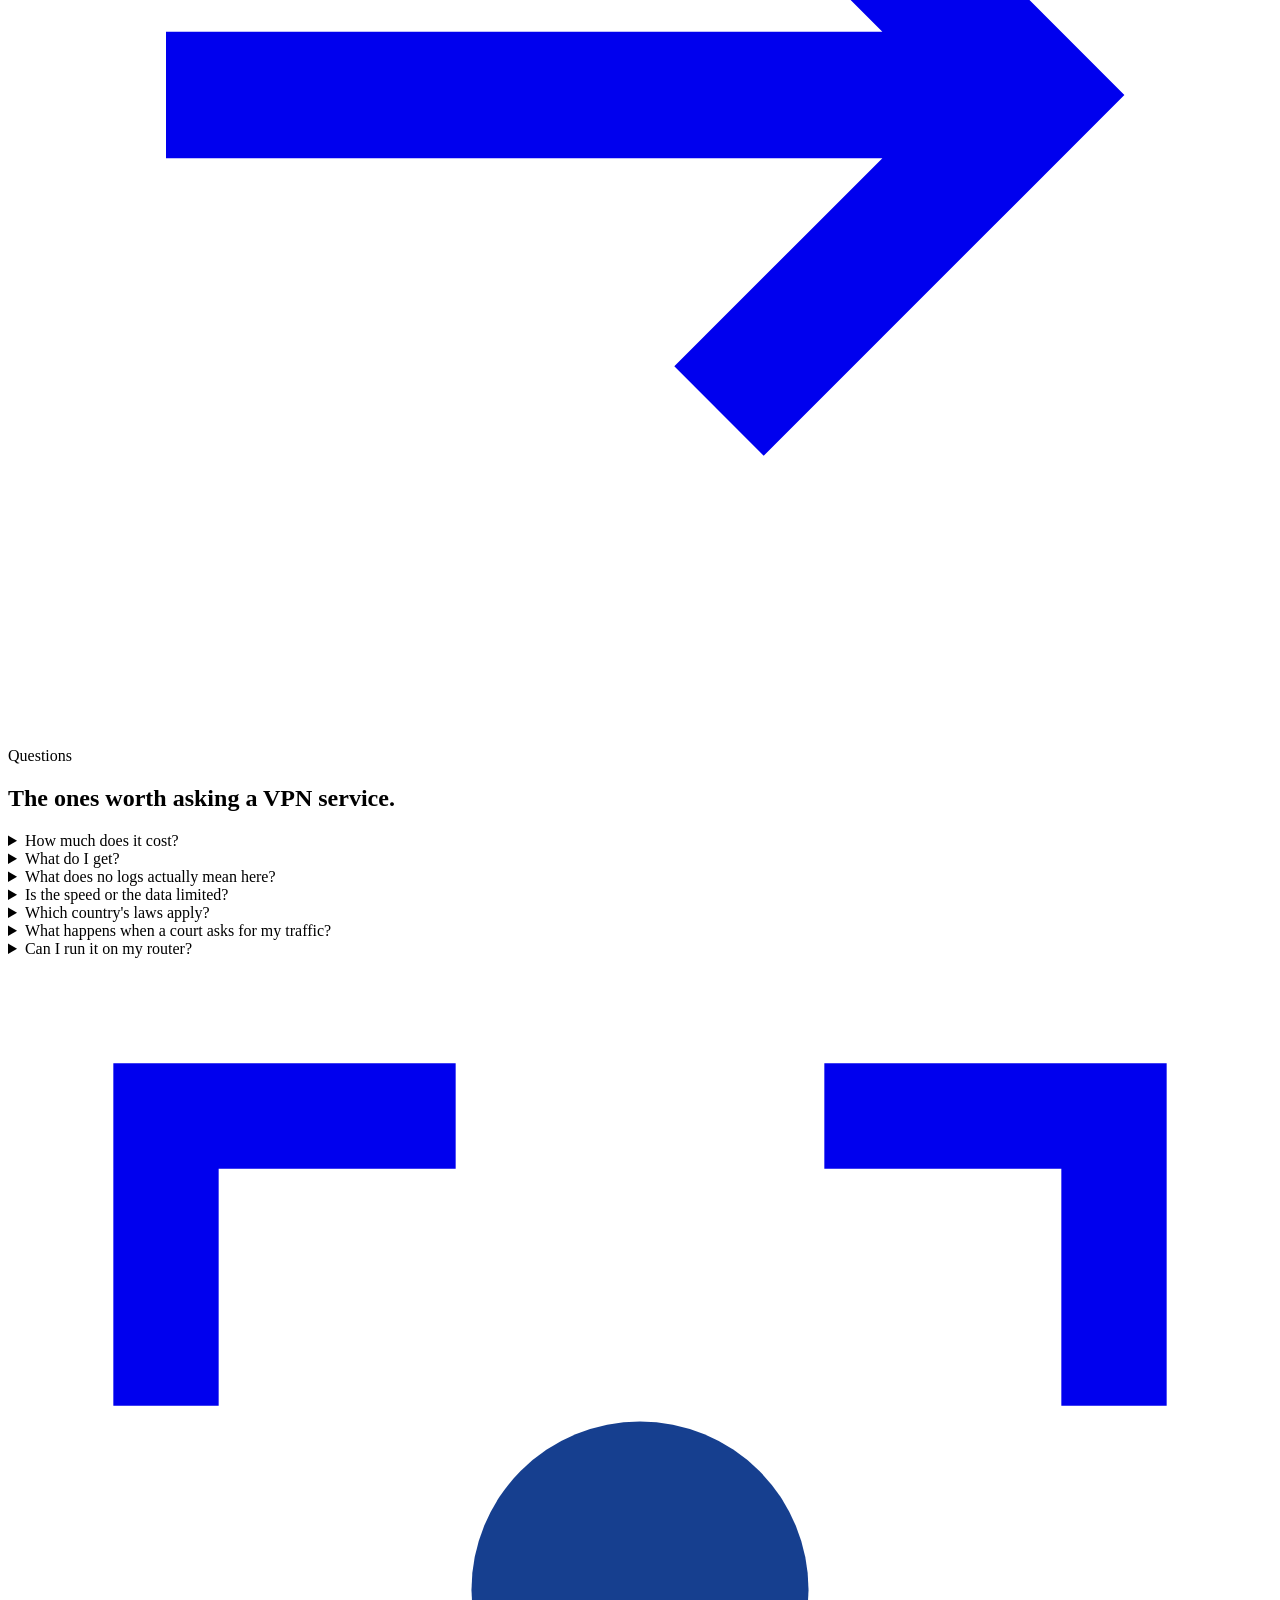
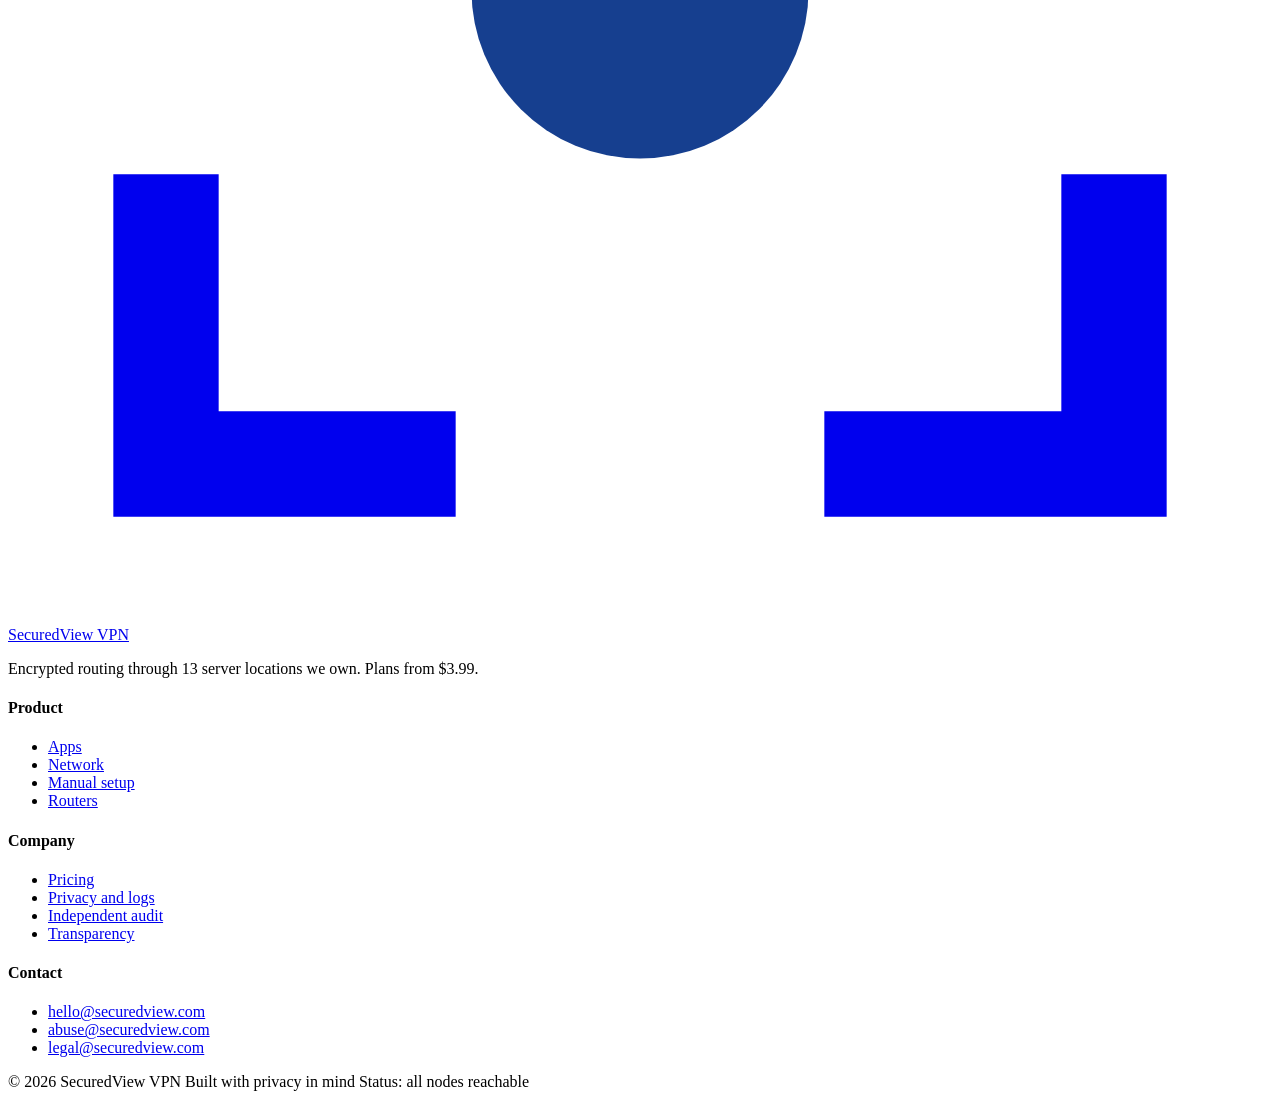
==== commit cd91bd98: "Website: removed all free tier references, premium-only messaging" ====
--- a/old-site/index.html
+++ b/old-site/index.html
@@ -4,8 +4,8 @@
 <meta charset="utf-8">
 <meta name="viewport" content="width=device-width, initial-scale=1">
 <meta name="theme-color" content="#eceef0">
-<title>SecuredView VPN | Private access to the open internet, free to start</title>
-<meta name="description" content="SecuredView VPN encrypts your connection and routes it through exit nodes worldwide. Start free with 2 servers, or unlock 9 locations from $3.99/mo. No account needed for free use.">
+<title>SecuredView VPN | Private access to the open internet</title>
+<meta name="description" content="13 server locations worldwide from $3.99/mo. Full encryption, no logs.">
 <link rel="icon" type="image/svg+xml" href="/img/favicon.svg">
 <link rel="preconnect" href="https://fonts.googleapis.com">
 <link rel="preconnect" href="https://fonts.gstatic.com" crossorigin>
@@ -14,7 +14,7 @@
 <script>document.documentElement.classList.add("js")</script>
 <meta property="og:type" content="website">
 <meta property="og:title" content="SecuredView VPN | Private access to the open internet">
-<meta property="og:description" content="Start free with 2 servers and full encryption. Premium unlocks 9 locations worldwide from $3.99/mo. No account needed for free use.">
+<meta property="og:description" content="13 server locations worldwide from $3.99/mo. Full encryption, no logs.">
 <meta property="og:image" content="/img/og.png">
 <meta property="og:image:width" content="1200">
 <meta property="og:image:height" content="630">
@@ -58,9 +58,9 @@
   <section class="hero">
     <div class="wrap hero-in">
       <div>
-        <p class="lbl">Encrypted routing, 9 locations worldwide</p>
+        <p class="lbl">Encrypted routing, 13 locations worldwide</p>
         <h1>The open internet, reached privately.</h1>
-        <p class="lead">SecuredView VPN seals your connection and sends it out through our own exit nodes. Start free with no account — two servers, full encryption, no ads. Upgrade for more locations and priority speeds.</p>
+        <p class="lead">SecuredView VPN seals your connection and sends it out through our own exit nodes. 13 server locations worldwide with full ChaCha20 Poly1305 encryption. No logs. Plans from $3.99.</p>
         <div class="hero-cta">
           <a class="btn btn-fill" href="/apps.html">Get SecuredView VPN
             <svg viewBox="0 0 16 16" fill="none" stroke="currentColor" stroke-width="1.6" aria-hidden="true"><path d="M8 2v9M4.5 7.5 8 11l3.5-3.5M2.5 13.5h11"/></svg>
@@ -121,9 +121,9 @@
 
     <div class="wrap">
       <div class="stats">
-        <div class="stat"><div class="stat-v" data-net="countries">9</div><span class="lbl">Server locations</span></div>
-        <div class="stat"><div class="stat-v" data-net="nodes">9</div><span class="lbl">Exit nodes</span></div>
-        <div class="stat"><div class="stat-v">Free to start</div><span class="lbl">Cost to you</span></div>
+        <div class="stat"><div class="stat-v" data-net="countries">13</div><span class="lbl">Server locations</span></div>
+        <div class="stat"><div class="stat-v" data-net="nodes">13</div><span class="lbl">Exit nodes</span></div>
+        <div class="stat"><div class="stat-v">$3.99/mo</div><span class="lbl">Starting price</span></div>
         <div class="stat"><div class="stat-v">None</div><span class="lbl">Logs kept</span></div>
       </div>
     </div>
@@ -161,7 +161,7 @@
           <div class="step-n">03</div>
           <div>
             <h3>The exit</h3>
-            <div class="step-t">9 locations worldwide</div>
+            <div class="step-t">13 locations worldwide</div>
           </div>
           <div><p>Traffic leaves from whichever node you picked and continues to its destination in the clear, as it always would. The site you reached sees the node, not you, and we hold nothing that connects the two.</p></div>
         </div>
@@ -196,7 +196,7 @@
             <tr><td class="name">Sites and services reached</td><td>Sometimes sampled</td><td class="keep none">Nothing</td></tr>
             <tr><td class="name">Bandwidth per person</td><td>Metered for plan limits</td><td class="keep none">Nothing</td></tr>
             <tr><td class="name">Billing identity</td><td>Card or wallet on file</td><td class="keep none">Nothing to bill</td></tr>
-            <tr><td class="name">Email address</td><td>Required at signup</td><td class="keep none">No signup for free use</td></tr>
+            <tr><td class="name">Email address</td><td>Required at signup</td><td class="keep none">Not required</td></tr>
             <tr><td class="name">Node health and load</td><td>Collected per session</td><td class="keep">Totals only, per node, per minute</td></tr>
           </tbody>
         </table>
@@ -226,7 +226,7 @@
       <div class="map-wrap rv">
         <div class="map-bar">
           <span class="lbl">Exit nodes, live</span>
-          <span class="lbl"><span data-net="cities">9</span> cities &nbsp;/&nbsp; <span data-net="countries">9</span> countries &nbsp;/&nbsp; <span data-net="capacity">26</span> Tbit/s</span>
+          <span class="lbl"><span data-net="cities">13</span> cities &nbsp;/&nbsp; <span data-net="countries">13</span> countries &nbsp;/&nbsp; <span data-net="capacity">26</span> Tbit/s</span>
         </div>
         <div data-map="preview"></div>
       </div>
@@ -331,10 +331,10 @@
   <section class="stmt">
     <div class="wrap">
       <div class="sec-head rv">
-        <p class="lbl">Start free, go further with Premium</p>
-        <div>
-          <h2>Two free servers, full encryption. Nine with Premium.</h2>
-          <p>SecuredView VPN gives you two server locations — US East and Japan Tokyo — at no cost, with no account required. The same ChaCha20 Poly1305 encryption applies to every connection. Premium adds seven more locations, three-device support, and priority speeds, starting at $3.99 per 30 days. There is no advertising, no data selling, and no contract with anyone who buys browsing data.</p>
+        <p class="lbl">SecuredView VPN Premium</p>
+        <div>
+          <h2>13 servers worldwide. Full encryption on every one.</h2>
+          <p>All 13 server locations run full ChaCha20 Poly1305 encryption with a strict no-logs policy. Plans start at $3.99 per 30 days, with options for 60 and 90 days. Three-device support and priority speeds on every plan. There is no advertising, no data selling, and no contract with anyone who buys browsing data.</p>
           <a class="tlink" href="/free.html">See pricing and plans
             <svg viewBox="0 0 16 16" fill="none" stroke="currentColor" stroke-width="1.6" aria-hidden="true"><path d="M2 8h11M9 4l4 4-4 4"/></svg>
           </a>
@@ -355,12 +355,12 @@
 
       <div class="faq rv">
         <details>
-          <summary>Is it really free?</summary>
-          <p>Yes. Two servers — US East (New York) and Japan (Tokyo) — with full ChaCha20 Poly1305 encryption, no ads, no account needed. Premium adds more locations and priority speeds, but the free tier is a real VPN, not a demo meant to push you toward paying.</p>
-        </details>
-        <details>
-          <summary>What do I get with Premium?</summary>
-          <p>Nine server locations worldwide (US East, US West, UK London, Germany Frankfurt, Japan Tokyo, Singapore, Australia Sydney, Brazil Sao Paulo, India Mumbai), support for up to 3 devices, and priority speeds. Plans start at $3.99 per 30 days. All plans include the same encryption and no-logs policy as the free tier.</p>
+          <summary>How much does it cost?</summary>
+          <p>Plans start at $3.99 for 30 days. A 60-day plan is $7, and a 90-day plan is $13. All plans include 13 server locations, 3 devices, priority speeds, and full ChaCha20 Poly1305 encryption. No logs on any plan.</p>
+        </details>
+        <details>
+          <summary>What do I get?</summary>
+          <p>Thirteen server locations worldwide (US East, US West, UK London, Germany Frankfurt, Japan Tokyo, Singapore, Australia Sydney, Brazil Sao Paulo, India Mumbai, Netherlands Amsterdam, France Paris, Canada Toronto), support for up to 3 devices, and priority speeds. Plans start at $3.99 per 30 days.</p>
         </details>
         <details>
           <summary>What does no logs actually mean here?</summary>
@@ -368,7 +368,7 @@
         </details>
         <details>
           <summary>Is the speed or the data limited?</summary>
-          <p>No. There is no cap, no throttle after a threshold, and no slow queue you get put in. Free and premium users share the same network infrastructure. Premium users get priority routing during congestion.</p>
+          <p>No. There is no cap, no throttle after a threshold, and no slow queue you get put in. All users share the same network infrastructure with priority routing.</p>
         </details>
         <details>
           <summary>Which country's laws apply?</summary>
@@ -396,7 +396,7 @@
           <svg viewBox="0 0 24 24" fill="none" aria-hidden="true"><path d="M3 8.5V3h5.5M15.5 3H21v5.5M21 15.5V21h-5.5M8.5 21H3v-5.5" stroke="currentColor" stroke-width="2"/><circle cx="12" cy="12" r="3.2" fill="#163f8f"/></svg>
           <span>SecuredView VPN</span>
         </a>
-        <p class="about">Encrypted routing through nodes we own. Free to start, premium for more locations.</p>
+        <p class="about">Encrypted routing through 13 server locations we own. Plans from $3.99.</p>
       </div>
       <div>
         <h4>Product</h4>
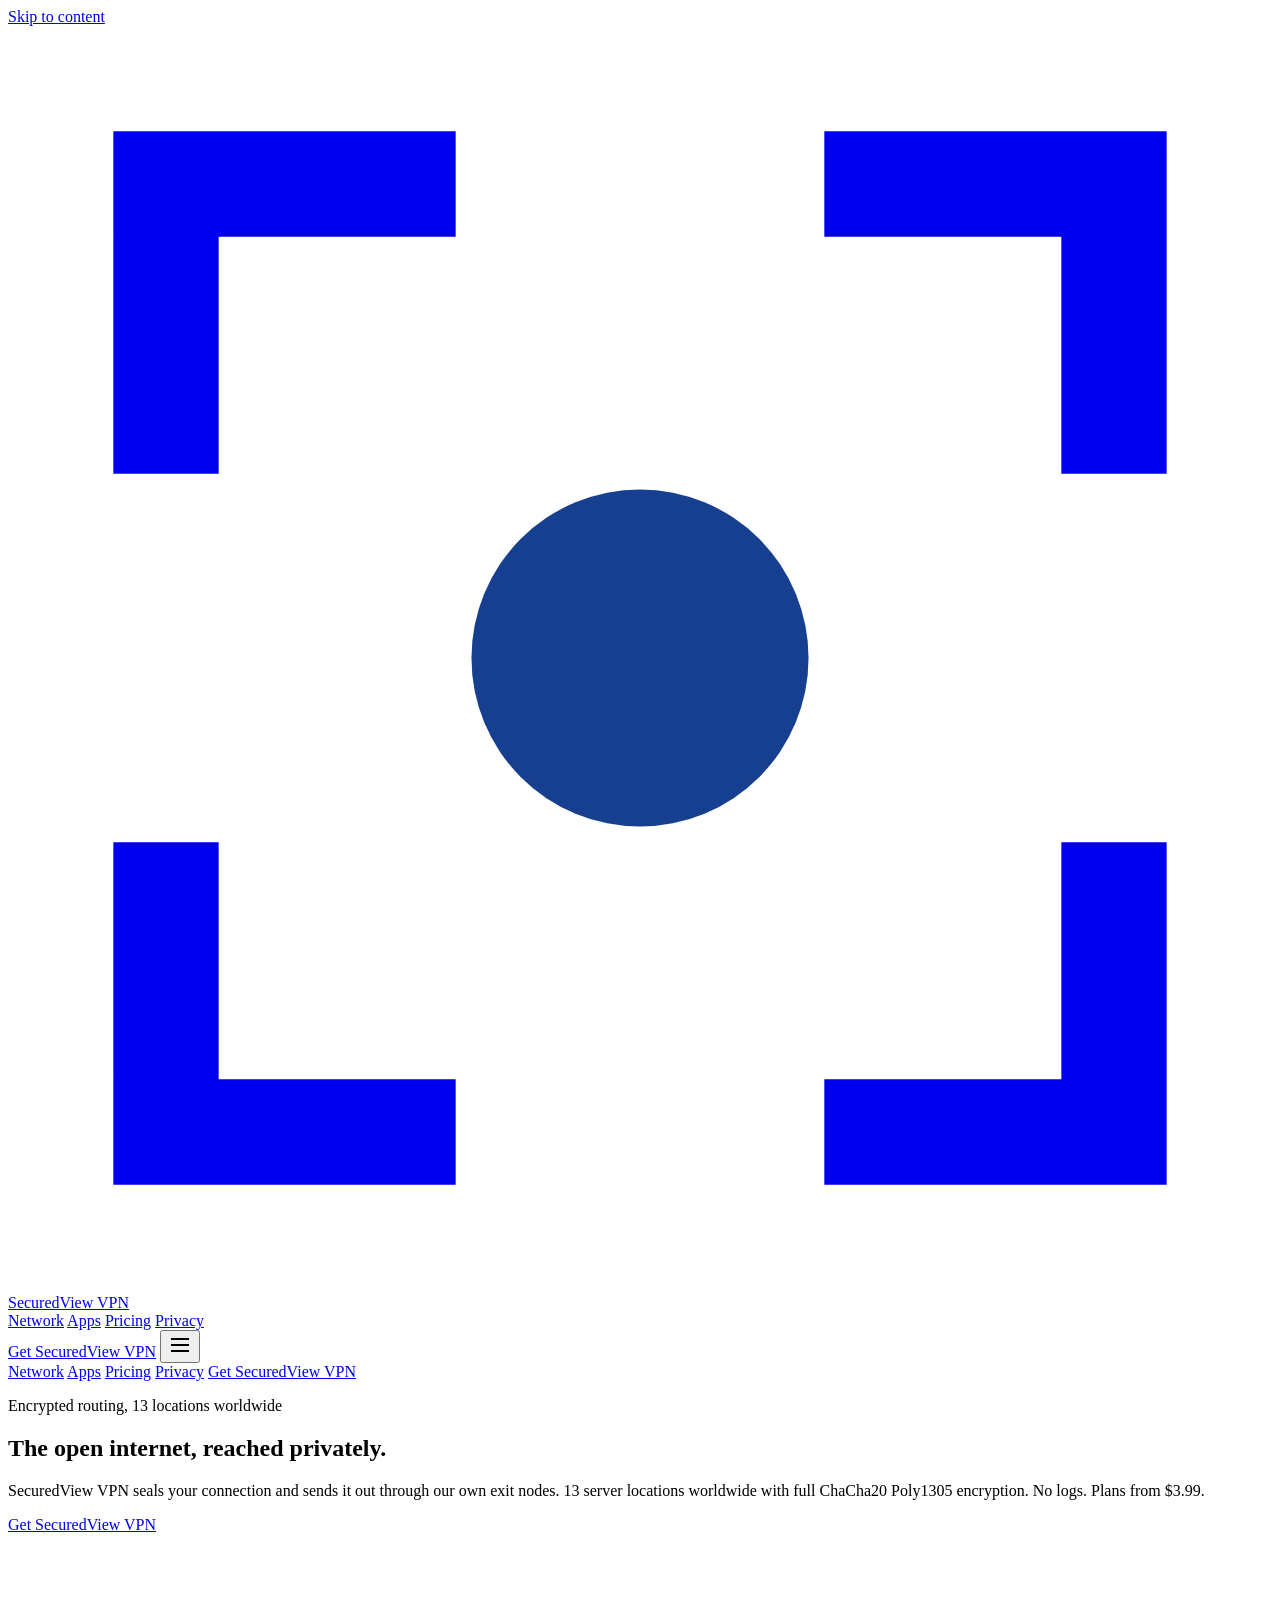
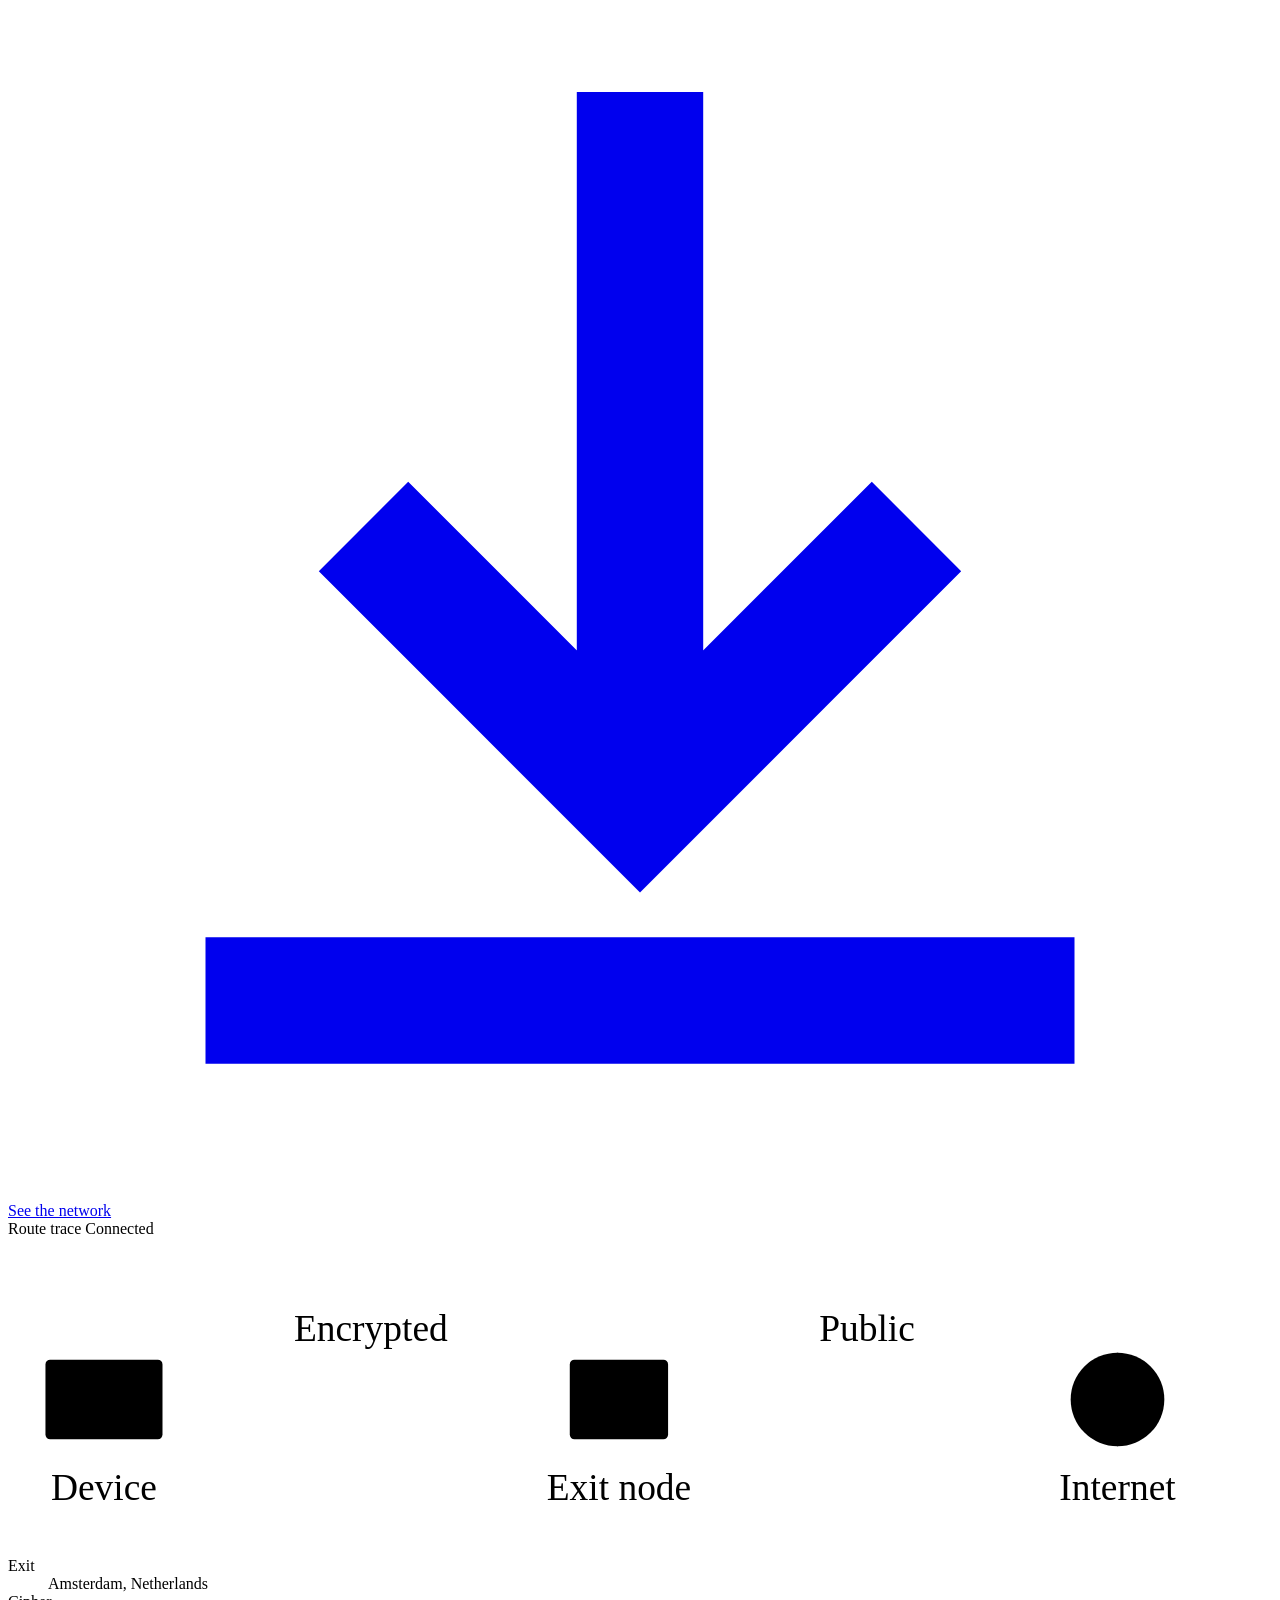
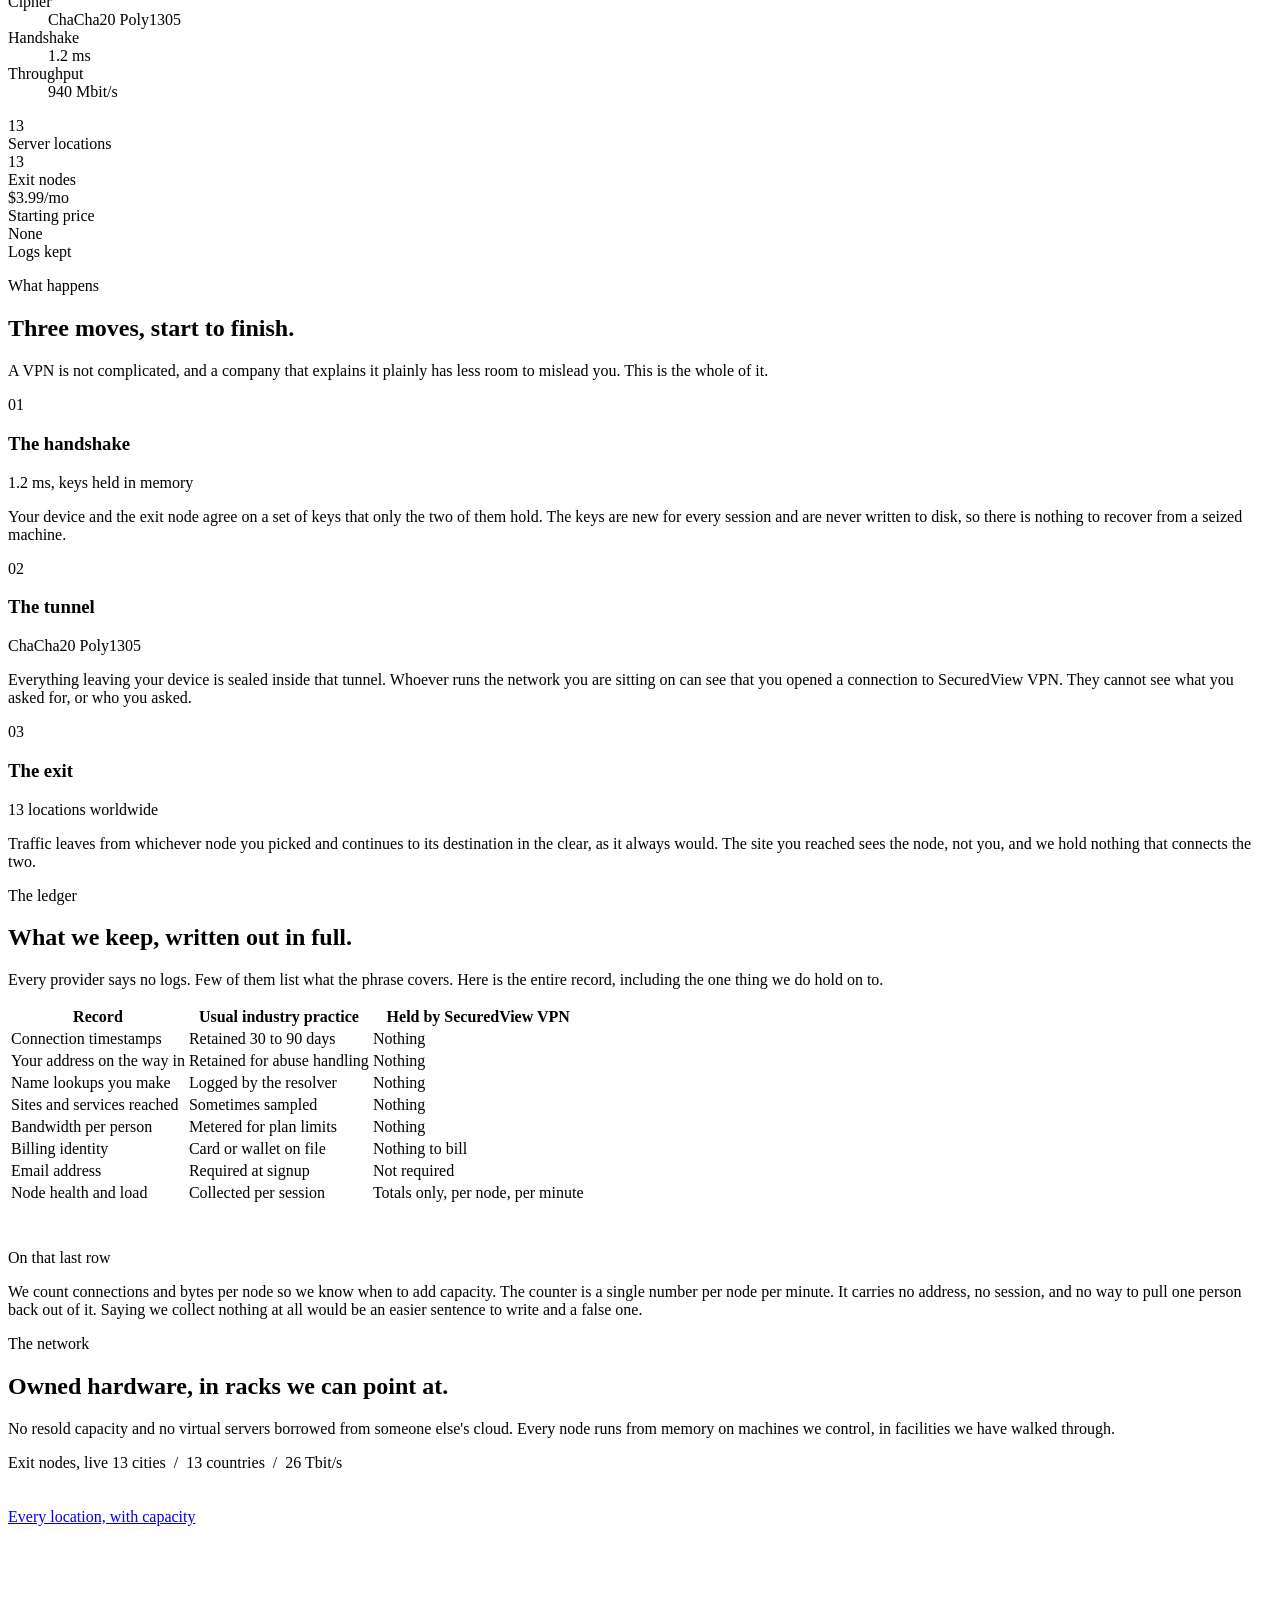
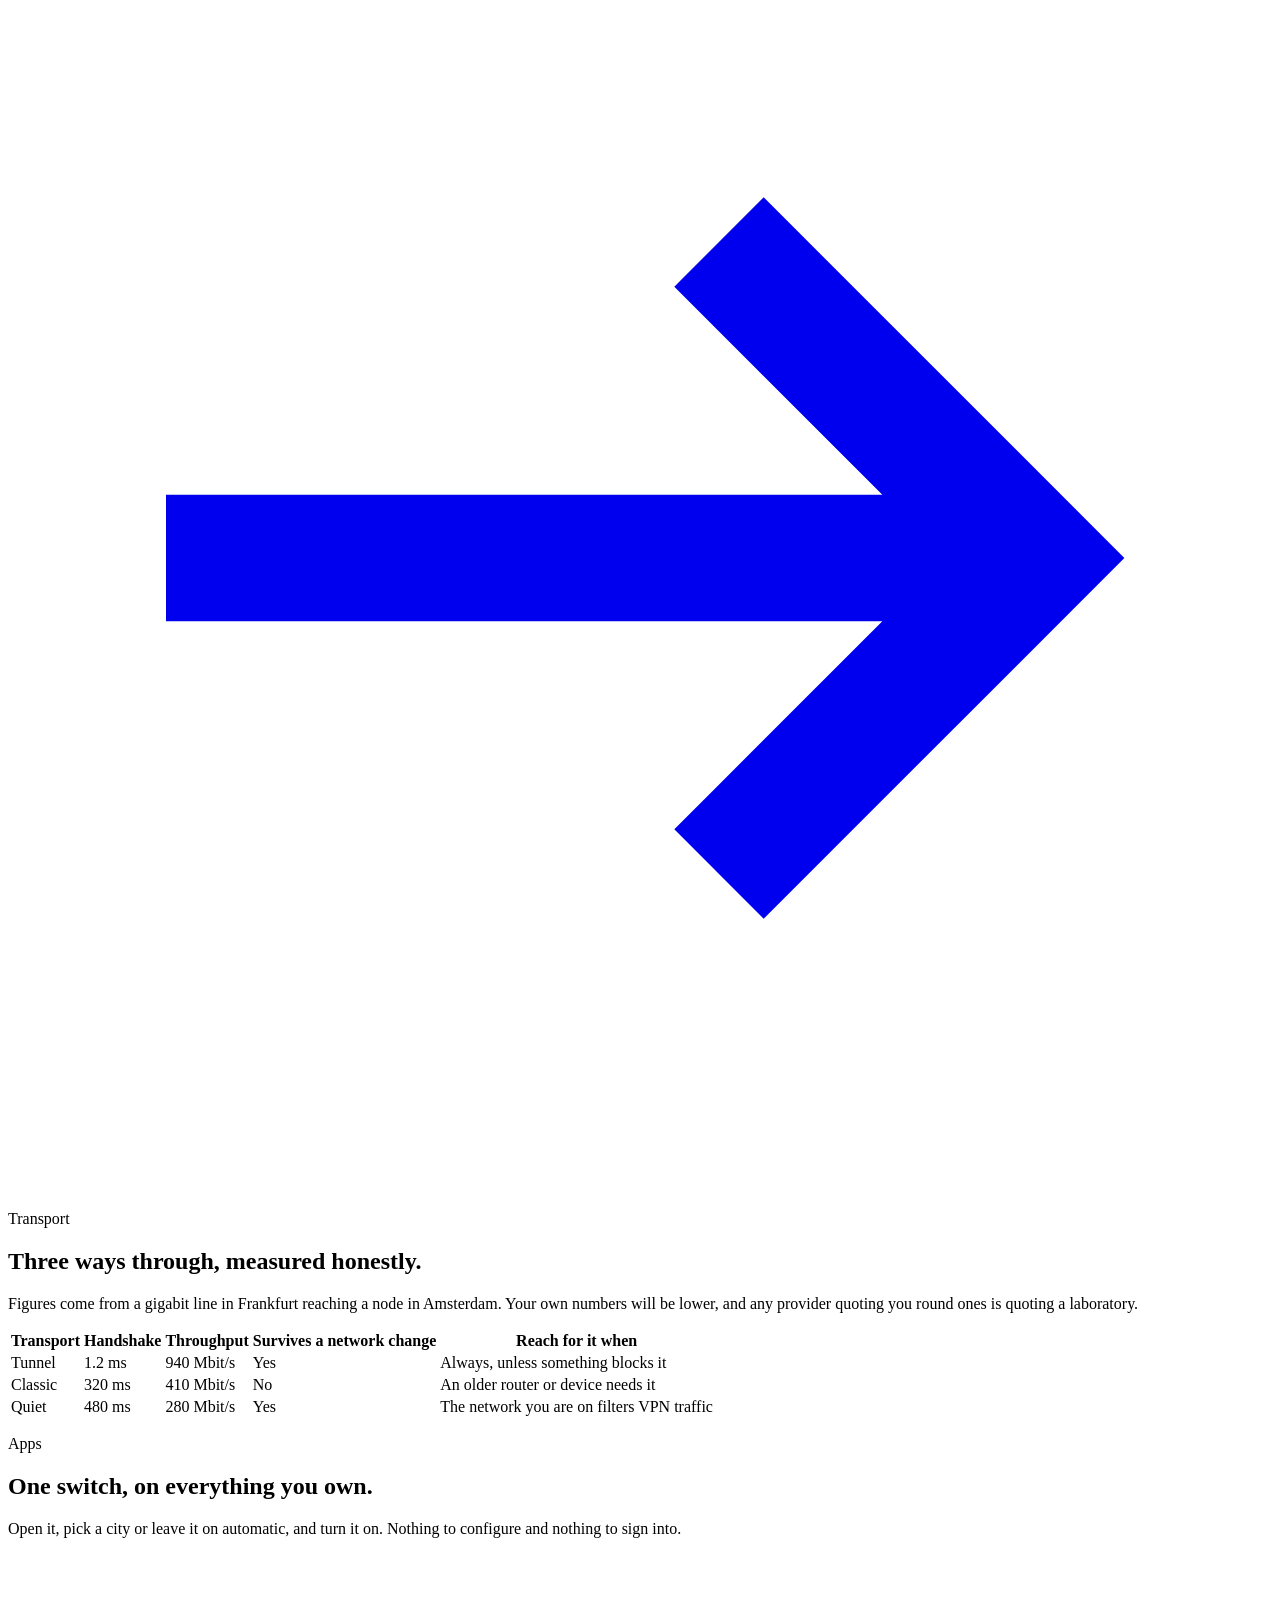
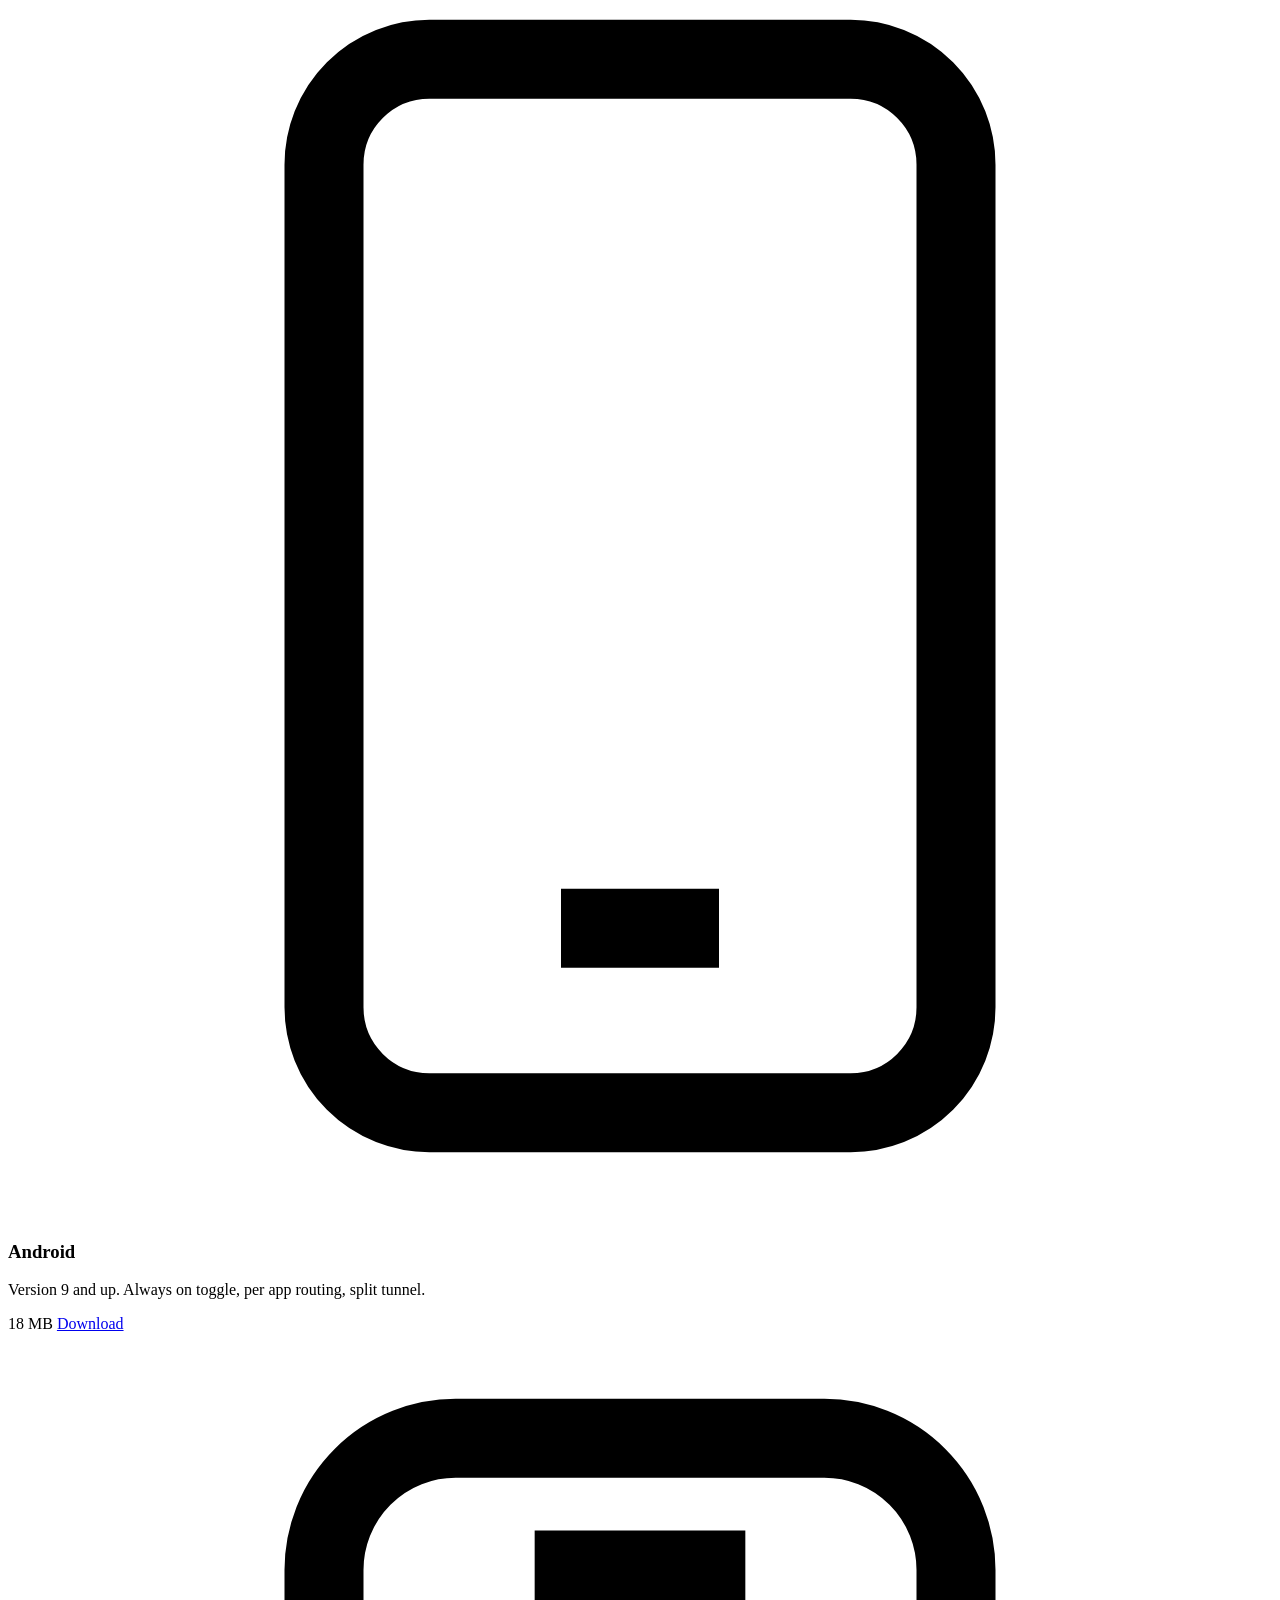
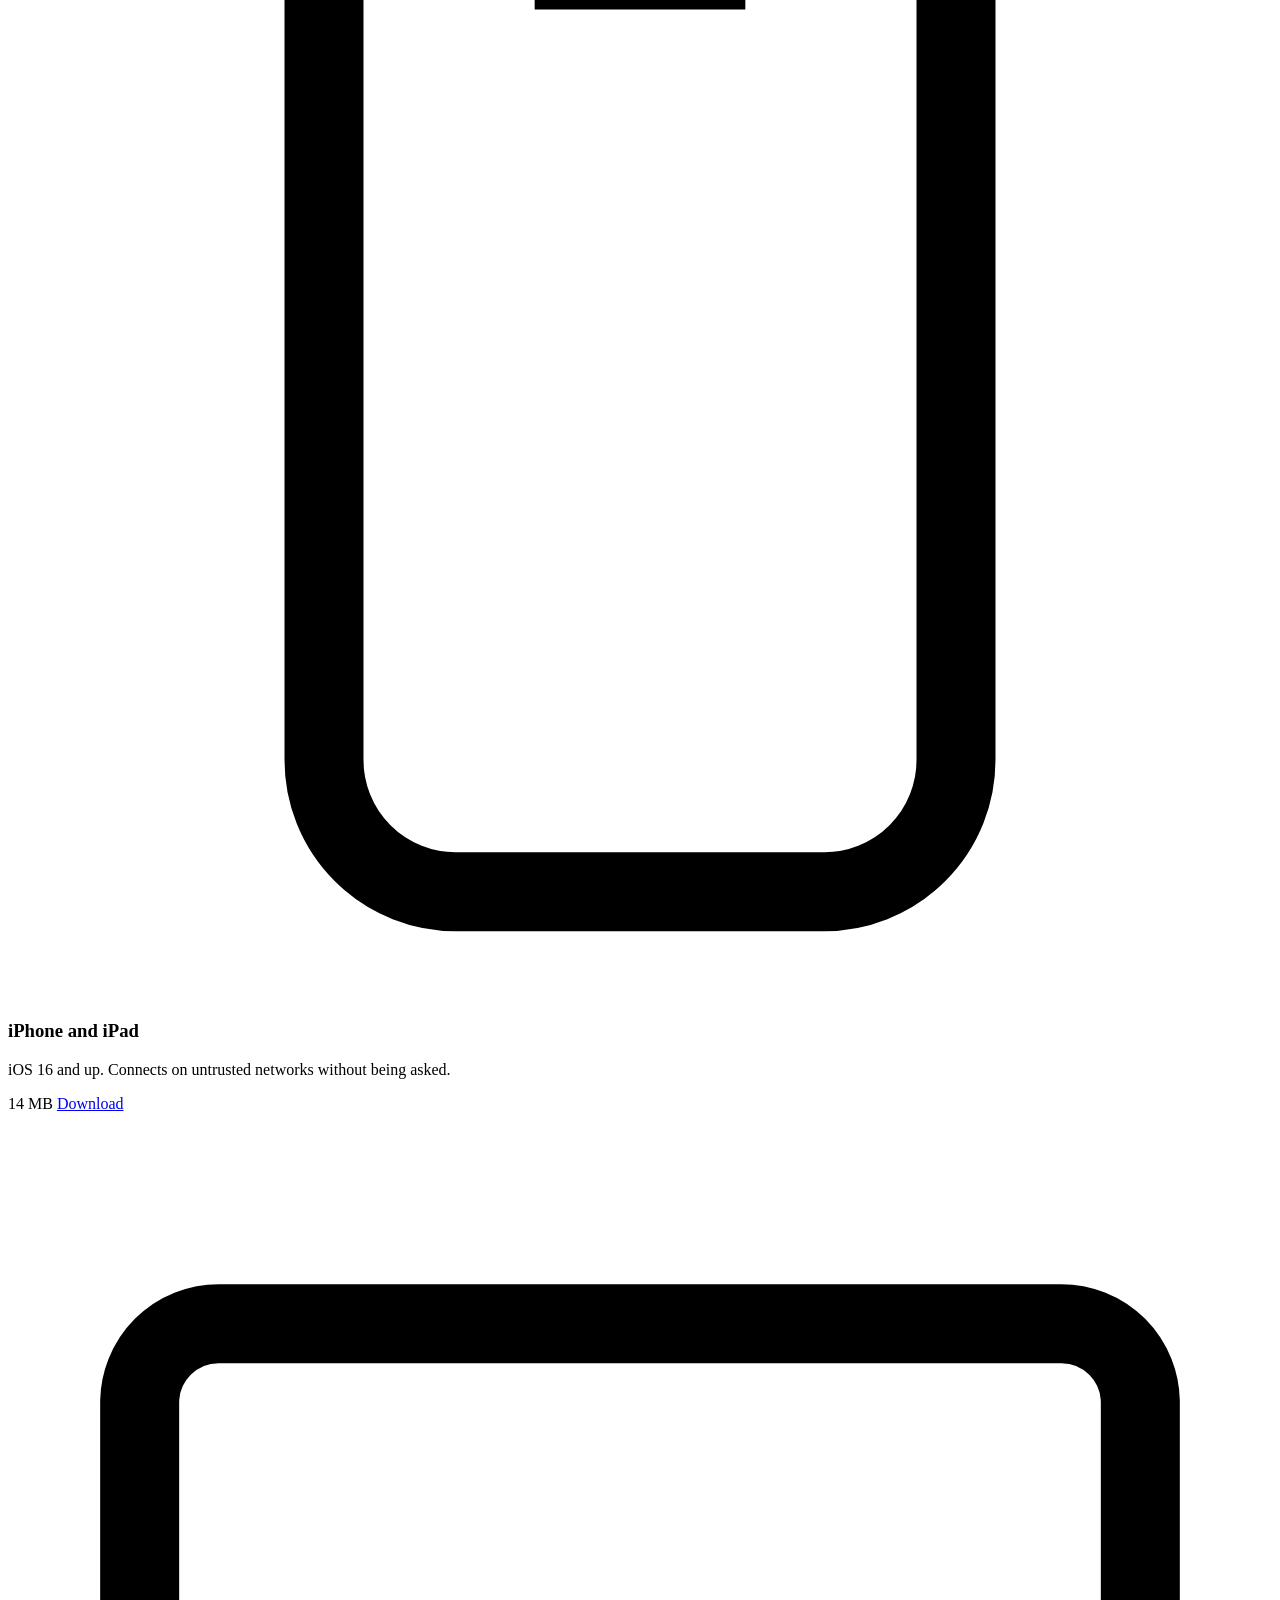
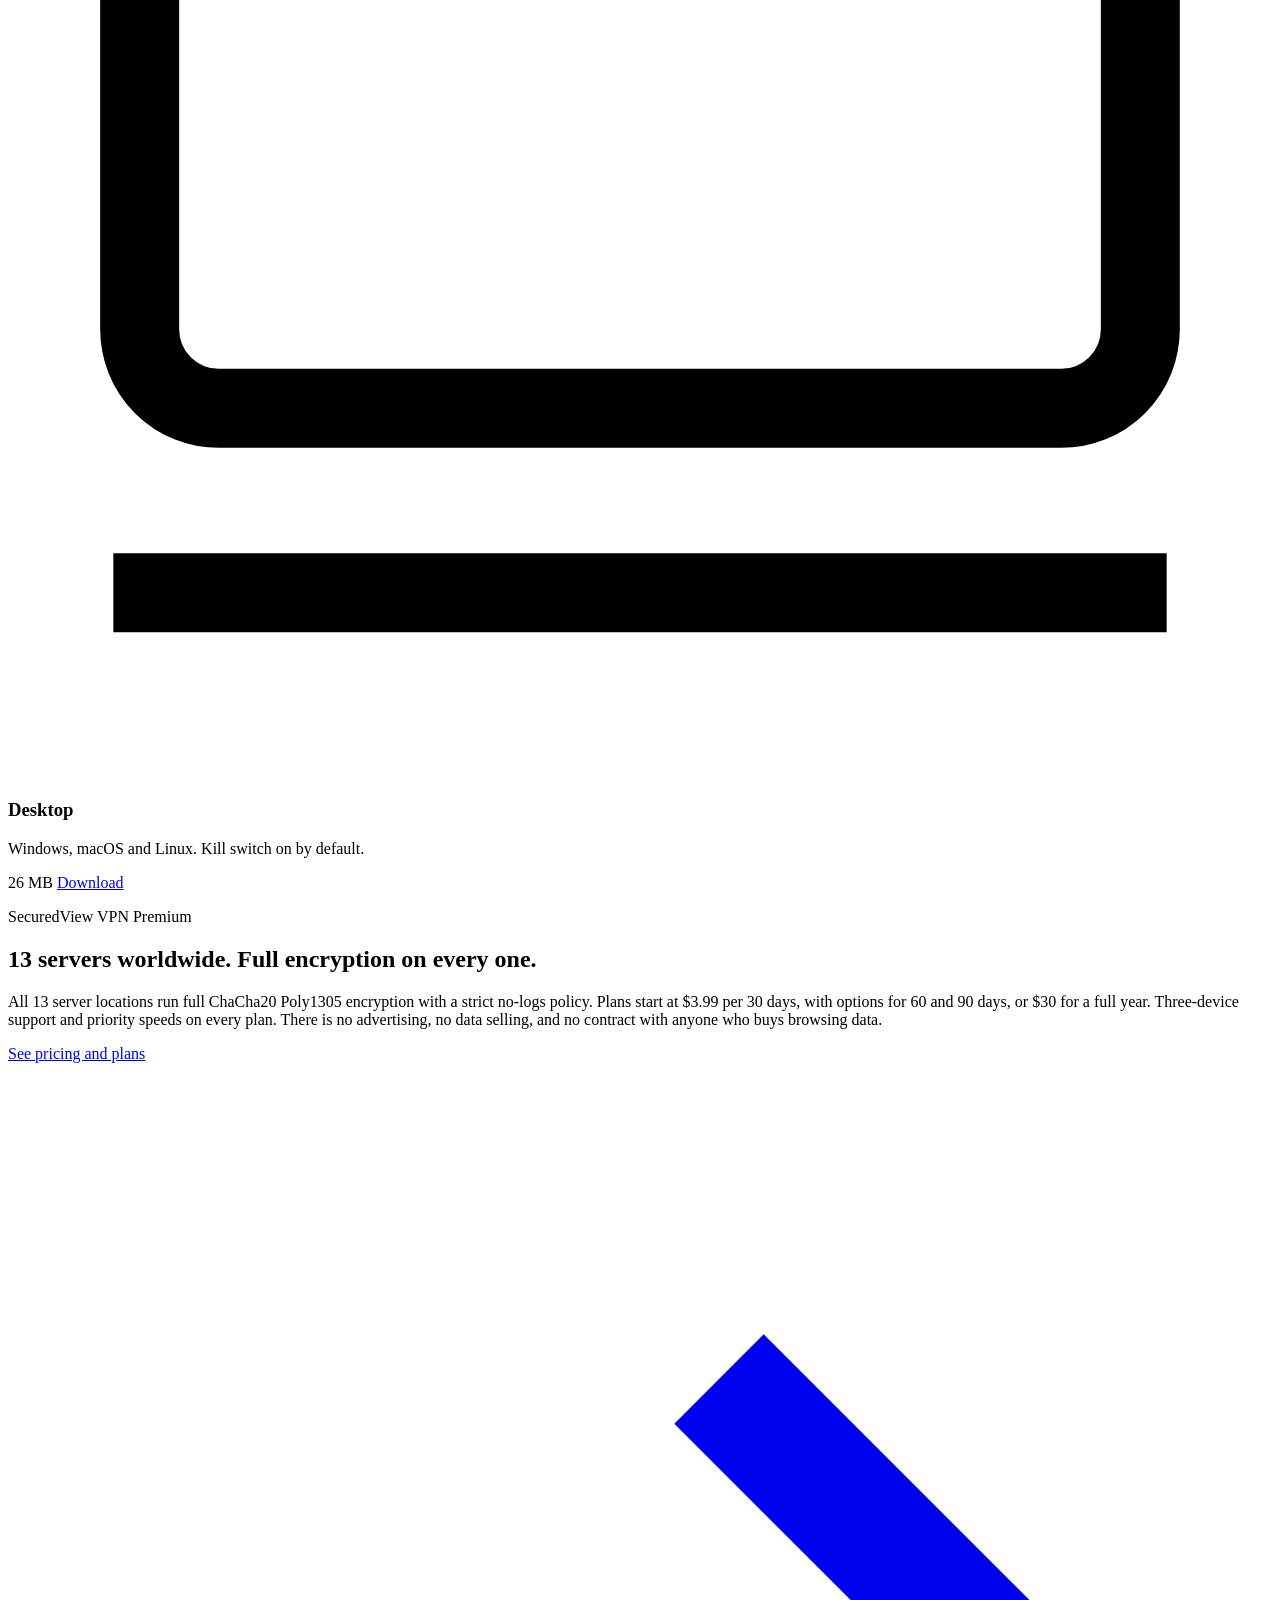
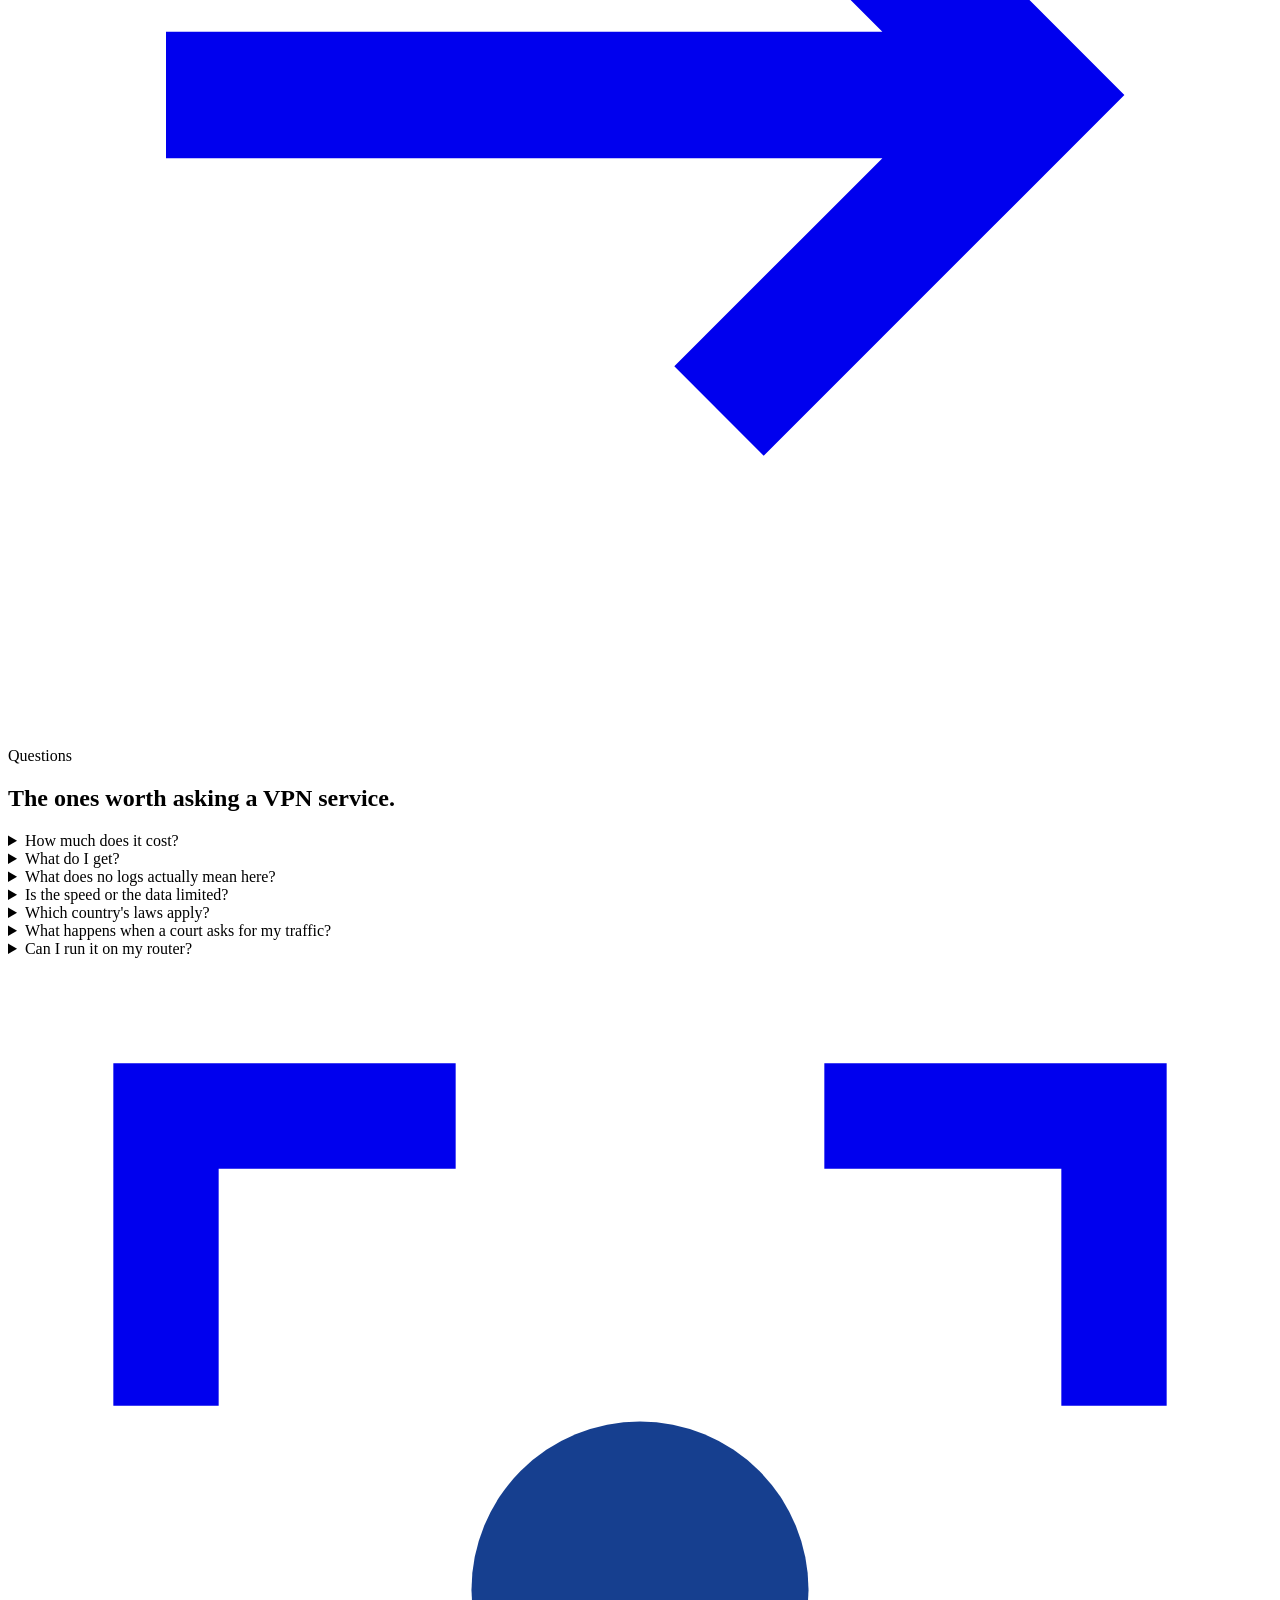
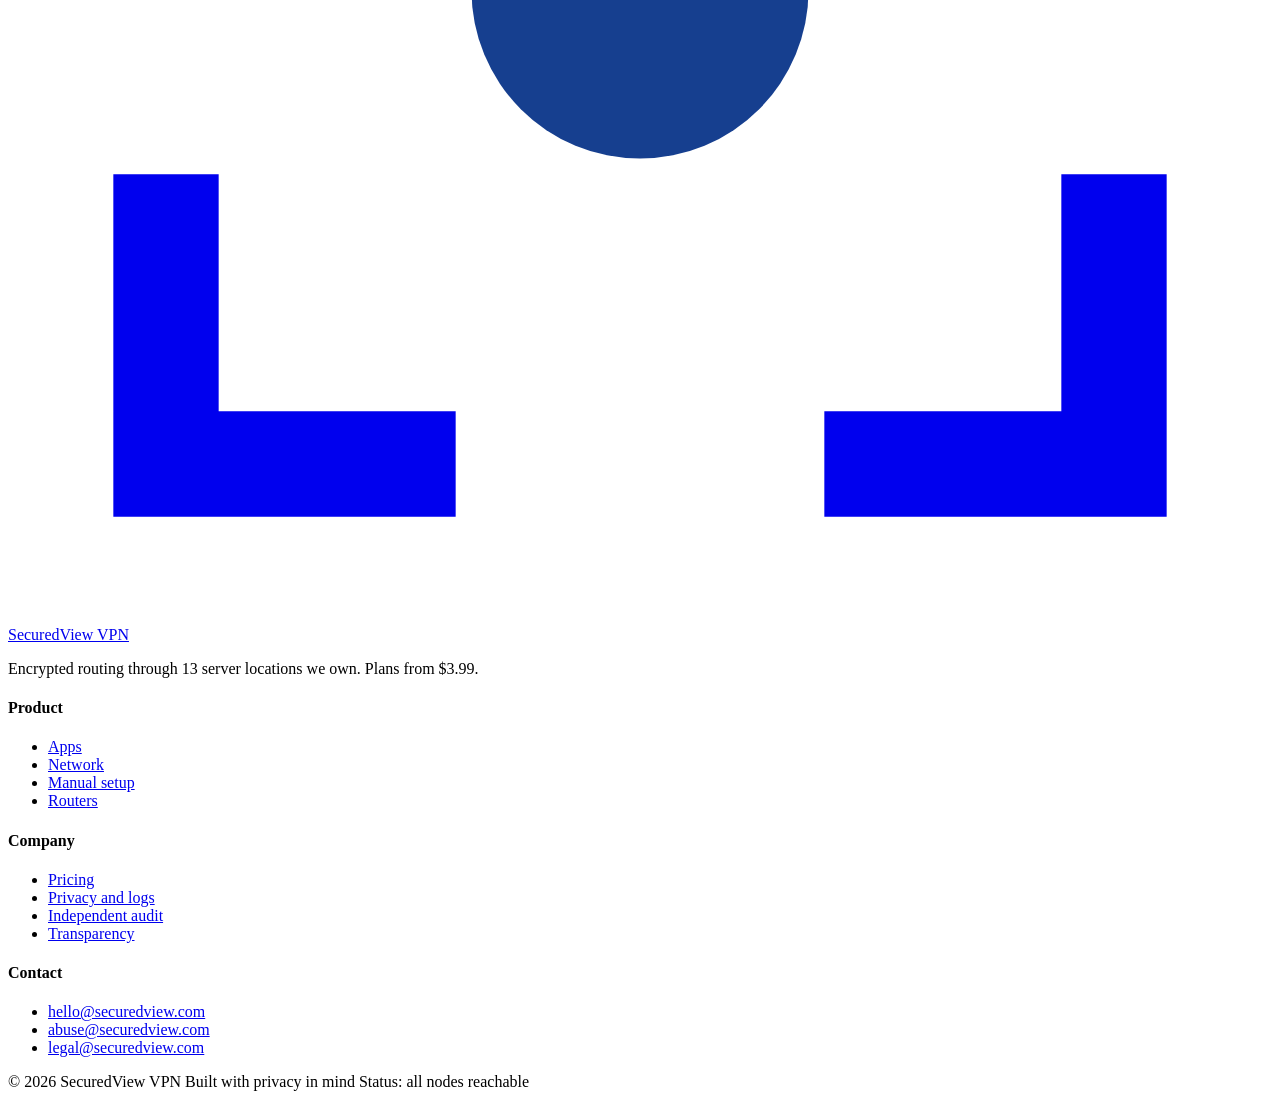
==== commit 54d3fe65: "Add Annual plan: $30/year (all platforms + website)" ====
--- a/old-site/index.html
+++ b/old-site/index.html
@@ -5,7 +5,7 @@
 <meta name="viewport" content="width=device-width, initial-scale=1">
 <meta name="theme-color" content="#eceef0">
 <title>SecuredView VPN | Private access to the open internet</title>
-<meta name="description" content="13 server locations worldwide from $3.99/mo. Full encryption, no logs.">
+<meta name="description" content="13 server locations worldwide from $3.99. Annual plan $30/year. Full encryption, no logs.">
 <link rel="icon" type="image/svg+xml" href="/img/favicon.svg">
 <link rel="preconnect" href="https://fonts.googleapis.com">
 <link rel="preconnect" href="https://fonts.gstatic.com" crossorigin>
@@ -14,7 +14,7 @@
 <script>document.documentElement.classList.add("js")</script>
 <meta property="og:type" content="website">
 <meta property="og:title" content="SecuredView VPN | Private access to the open internet">
-<meta property="og:description" content="13 server locations worldwide from $3.99/mo. Full encryption, no logs.">
+<meta property="og:description" content="13 server locations worldwide from $3.99. Annual plan $30/year. Full encryption, no logs.">
 <meta property="og:image" content="/img/og.png">
 <meta property="og:image:width" content="1200">
 <meta property="og:image:height" content="630">
@@ -334,7 +334,7 @@
         <p class="lbl">SecuredView VPN Premium</p>
         <div>
           <h2>13 servers worldwide. Full encryption on every one.</h2>
-          <p>All 13 server locations run full ChaCha20 Poly1305 encryption with a strict no-logs policy. Plans start at $3.99 per 30 days, with options for 60 and 90 days. Three-device support and priority speeds on every plan. There is no advertising, no data selling, and no contract with anyone who buys browsing data.</p>
+          <p>All 13 server locations run full ChaCha20 Poly1305 encryption with a strict no-logs policy. Plans start at $3.99 per 30 days, with options for 60 and 90 days, or $30 for a full year. Three-device support and priority speeds on every plan. There is no advertising, no data selling, and no contract with anyone who buys browsing data.</p>
           <a class="tlink" href="/free.html">See pricing and plans
             <svg viewBox="0 0 16 16" fill="none" stroke="currentColor" stroke-width="1.6" aria-hidden="true"><path d="M2 8h11M9 4l4 4-4 4"/></svg>
           </a>
@@ -356,7 +356,7 @@
       <div class="faq rv">
         <details>
           <summary>How much does it cost?</summary>
-          <p>Plans start at $3.99 for 30 days. A 60-day plan is $7, and a 90-day plan is $13. All plans include 13 server locations, 3 devices, priority speeds, and full ChaCha20 Poly1305 encryption. No logs on any plan.</p>
+          <p>Plans start at $3.99 for 30 days, $7 for 60 days, $13 for 90 days, or $30 for a full year. All plans include 13 server locations, 3 devices, priority speeds, and full ChaCha20 Poly1305 encryption. No logs on any plan.</p>
         </details>
         <details>
           <summary>What do I get?</summary>
